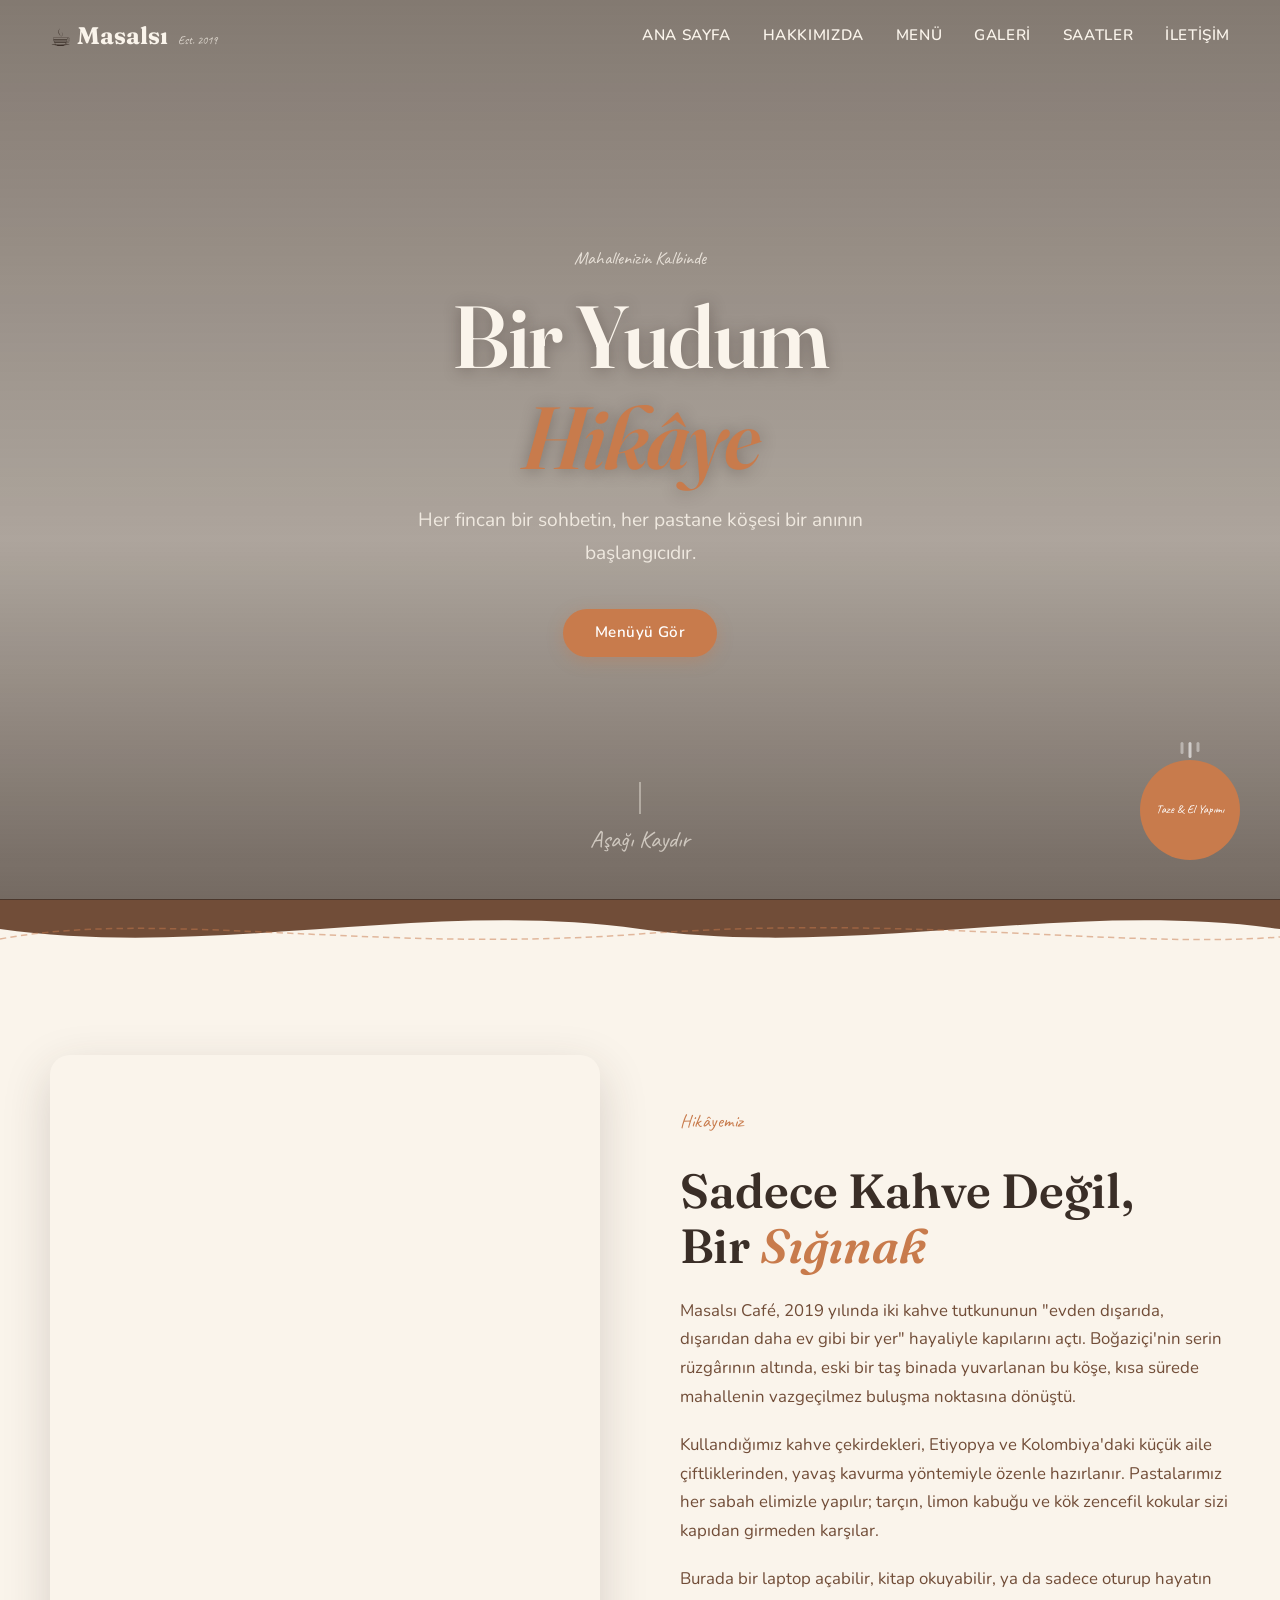
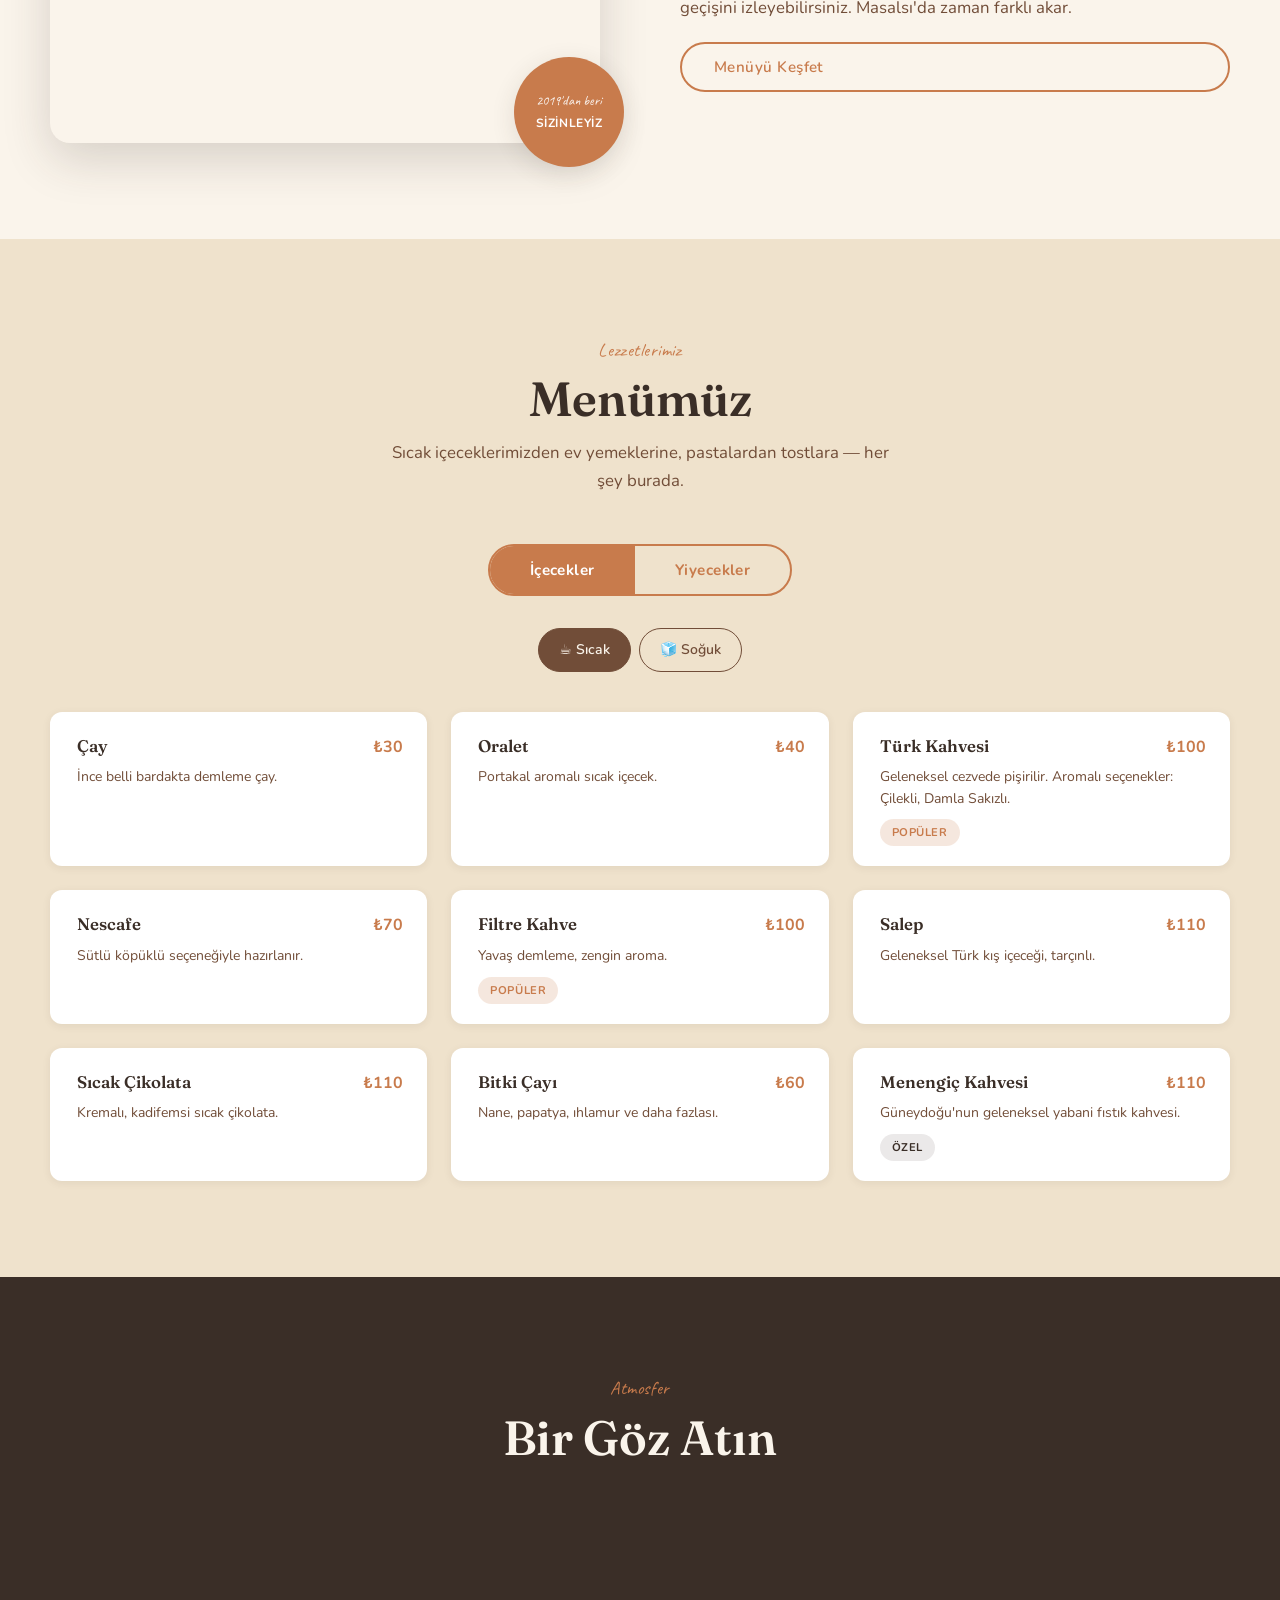
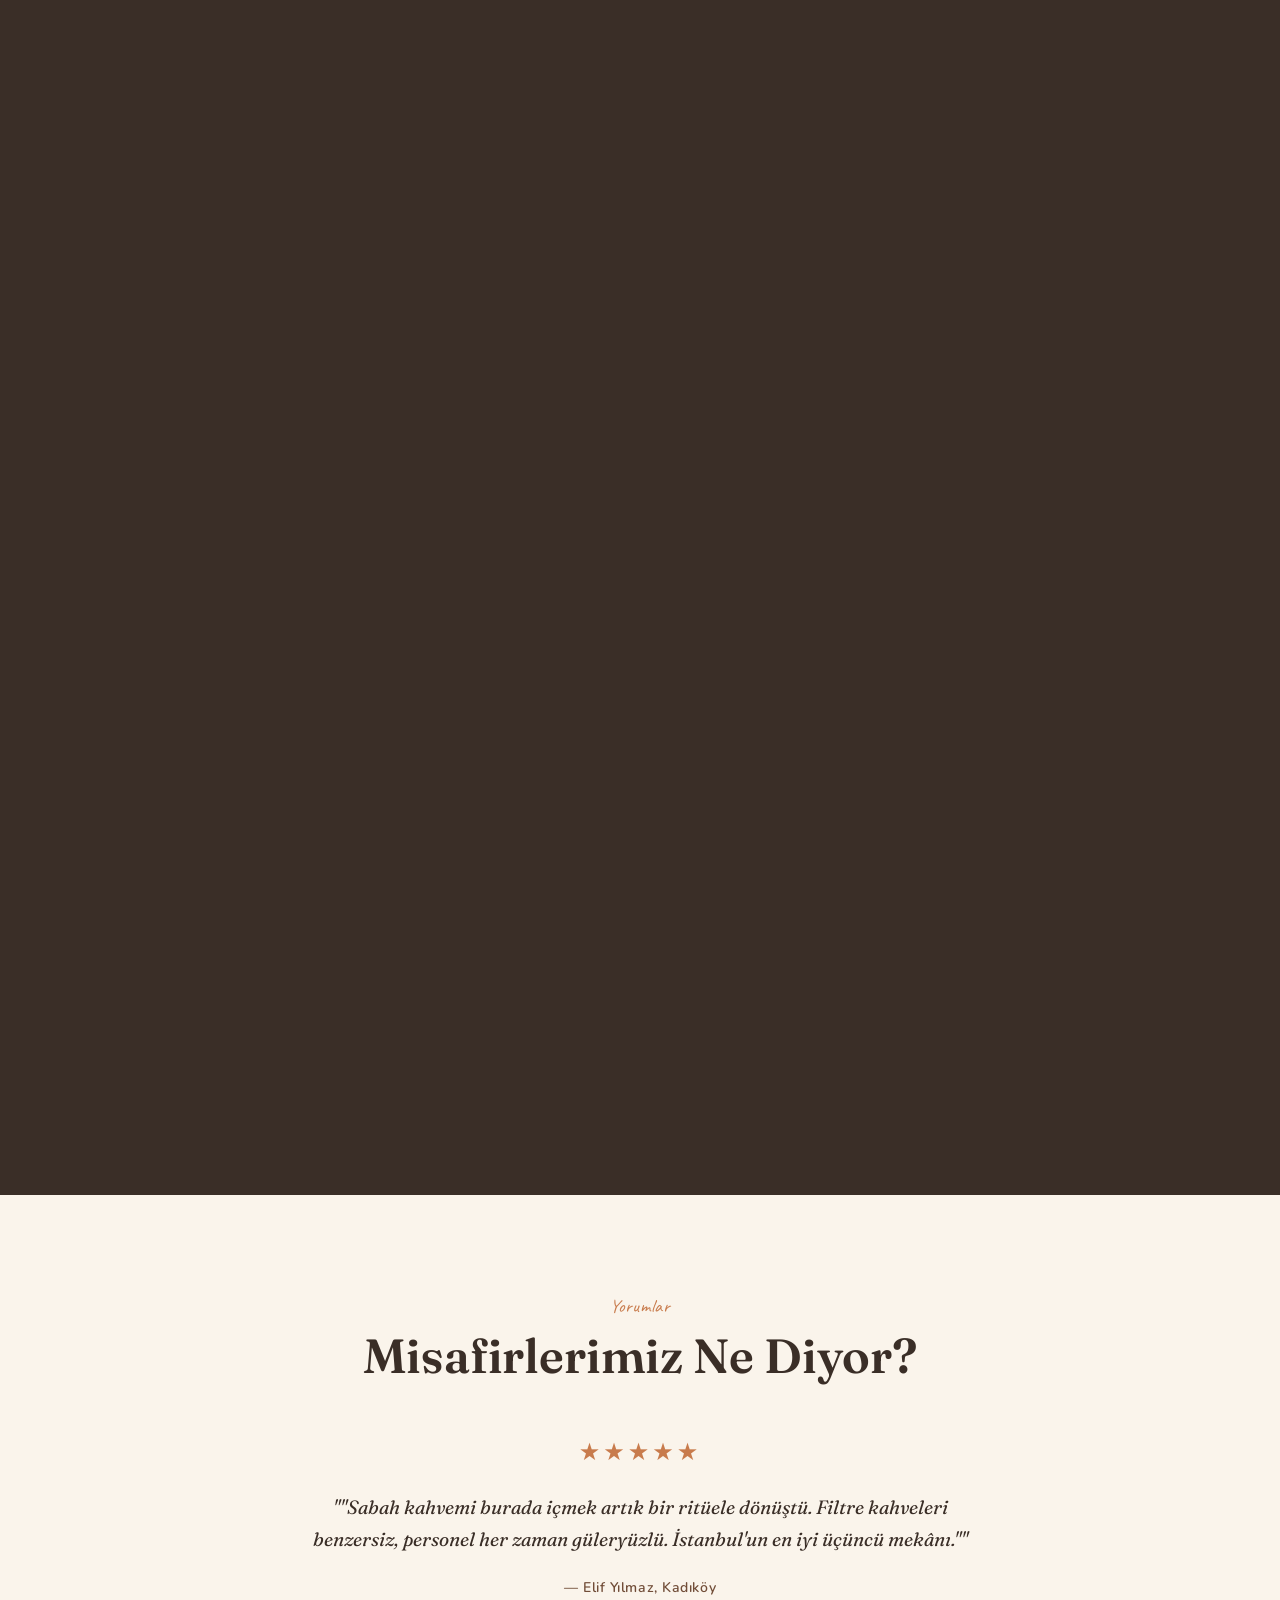
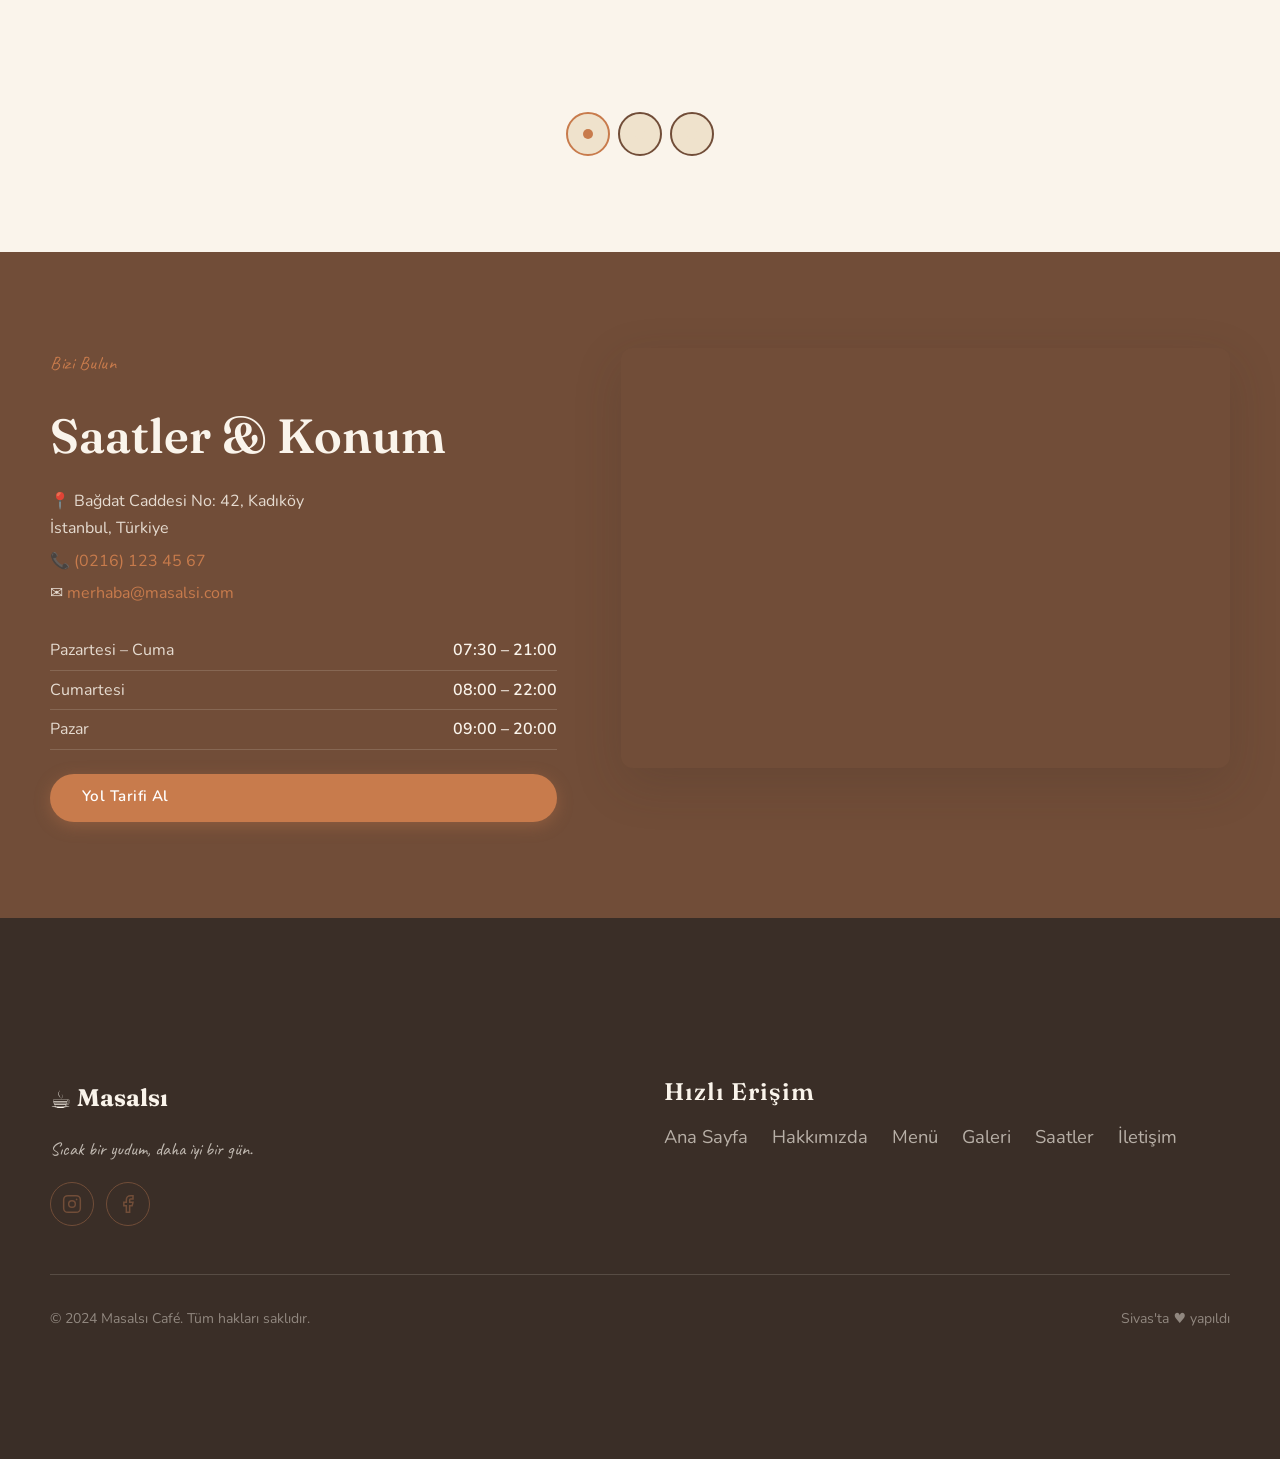
==== index.html @ c1547fa1 "RESERVATION section deleted" ====
<!DOCTYPE html>
<html lang="tr">
<head>
  <meta charset="UTF-8" />
  <meta name="viewport" content="width=device-width, initial-scale=1.0" />
  <title>Masalsı Café — Sıcak, Samimi, Özel</title>
  <meta name="description" content="Masalsı Café – mahallenizin kalbindeki sıcak köşe. Özenle hazırlanmış kahveler, el yapımı pastalar ve huzurlu bir atmosfer sizi bekliyor." />

  <!-- Fonts -->
  <link rel="preconnect" href="https://fonts.googleapis.com" />
  <link rel="preconnect" href="https://fonts.gstatic.com" crossorigin />
  <link href="https://fonts.googleapis.com/css2?family=Fraunces:ital,opsz,wght@0,9..144,300;0,9..144,600;0,9..144,700;1,9..144,400&family=Caveat:wght@400;600&family=Nunito:wght@300;400;500;600&display=swap" rel="stylesheet" />

  <link rel="stylesheet" href="style.css" />
</head>
<body>

  <!-- ========== NAVIGATION ========== -->
  <header class="site-header" id="top">
    <nav class="navbar" role="navigation" aria-label="Ana Menü">
      <a class="logo" href="#top" aria-label="Masalsı Café — Ana Sayfaya Dön">
        <span class="logo-icon" aria-hidden="true">☕</span>
        <span class="logo-text">Masalsı</span>
        <span class="logo-est">Est. 2019</span>
      </a>

      <button class="hamburger" id="hamburger" aria-label="Menüyü Aç" aria-expanded="false" aria-controls="nav-drawer">
        <span></span><span></span><span></span>
      </button>

      <ul class="nav-links" role="list">
        <li><a href="#top">Ana Sayfa</a></li>
        <li><a href="#about">Hakkımızda</a></li>
        <li><a href="#menu">Menü</a></li>
        <li><a href="#gallery">Galeri</a></li>
        <li><a href="#hours">Saatler</a></li>
        <li><a href="#contact">İletişim</a></li>
      </ul>
    </nav>
  </header>

  <!-- Mobile Drawer -->
  <div class="nav-drawer" id="nav-drawer" aria-hidden="true" role="dialog" aria-label="Gezinme Çekmecesi">
    <button class="drawer-close" id="drawer-close" aria-label="Menüyü Kapat">✕</button>
    <ul role="list">
      <li><a href="#top">Ana Sayfa</a></li>
      <li><a href="#about">Hakkımızda</a></li>
      <li><a href="#menu">Menü</a></li>
      <li><a href="#gallery">Galeri</a></li>
      <li><a href="#hours">Saatler</a></li>
      <li><a href="#contact">İletişim</a></li>
    </ul>
    <div class="drawer-socials">
      <a href="#" aria-label="Instagram">&#9711; Instagram</a>
      <a href="#" aria-label="Facebook">&#9711; Facebook</a>
    </div>
  </div>
  <div class="drawer-overlay" id="drawer-overlay"></div>

  <main>

    <!-- ========== HERO ========== -->
    <section class="hero" id="hero" aria-label="Karşılama">
      <div class="hero-bg" aria-hidden="true"></div>
      <div class="hero-content">
        <p class="hero-eyebrow">Mahallenizin Kalbinde</p>
        <h1 class="hero-heading">Bir Yudum<br /><em>Hikâye</em></h1>
        <p class="hero-tagline">Her fincan bir sohbetin, her pastane köşesi bir anının başlangıcıdır.</p>
        <div class="hero-cta-group">
          <a href="#menu" class="btn btn-primary">Menüyü Gör</a>
        </div>
      </div>
      <div class="hero-badge" aria-hidden="true">
        <span class="steam" aria-hidden="true"></span>
        <span class="badge-text">Taze &amp; El Yapımı</span>
      </div>
      <div class="hero-scroll-hint" aria-hidden="true">
        <span></span>Aşağı Kaydır
      </div>
    </section>

    <!-- SVG Divider -->
    <div class="section-divider" aria-hidden="true">
      <svg viewBox="0 0 1200 60" preserveAspectRatio="none" xmlns="http://www.w3.org/2000/svg">
        <path class="divider-fill" d="M0,30 C200,60 400,0 600,30 C800,60 1000,0 1200,30 L1200,60 L0,60 Z"/>
        <path class="divider-stroke" d="M0,40 C150,10 350,55 600,35 C850,15 1050,50 1200,38" stroke-width="1.5" fill="none" stroke-dasharray="6,4" opacity="0.5"/>
      </svg>
    </div>

    <!-- ========== ABOUT ========== -->
    <section class="about" id="about" aria-label="Hakkımızda">
      <div class="container">
        <div class="about-grid">
          <div class="about-image-wrap reveal">
            <div class="about-image" role="img" aria-label="Masalsı Café iç mekan fotoğrafı"></div>
            <div class="about-image-badge">
              <span class="caveat">2019'dan beri</span>
              <span>sizinleyiz</span>
            </div>
          </div>
          <div class="about-text reveal">
            <span class="section-eyebrow">Hikâyemiz</span>
            <h2>Sadece Kahve Değil,<br />Bir <em>Sığınak</em></h2>
            <p>Masalsı Café, 2019 yılında iki kahve tutkununun "evden dışarıda, dışarıdan daha ev gibi bir yer" hayaliyle kapılarını açtı. Boğaziçi'nin serin rüzgârının altında, eski bir taş binada yuvarlanan bu köşe, kısa sürede mahallenin vazgeçilmez buluşma noktasına dönüştü.</p>
            <p>Kullandığımız kahve çekirdekleri, Etiyopya ve Kolombiya'daki küçük aile çiftliklerinden, yavaş kavurma yöntemiyle özenle hazırlanır. Pastalarımız her sabah elimizle yapılır; tarçın, limon kabuğu ve kök zencefil kokular sizi kapıdan girmeden karşılar.</p>
            <p>Burada bir laptop açabilir, kitap okuyabilir, ya da sadece oturup hayatın geçişini izleyebilirsiniz. Masalsı'da zaman farklı akar.</p>
            <a href="#menu" class="btn btn-outline">Menüyü Keşfet</a>
          </div>
        </div>
      </div>
    </section>

    <!-- ========== MENU ========== -->
    <section class="menu-section" id="menu" aria-label="Menü">
      <div class="container">
        <div class="section-header reveal">
          <span class="section-eyebrow">Lezzetlerimiz</span>
          <h2>Menümüz</h2>
          <p class="section-sub">Sıcak içeceklerimizden ev yemeklerine, pastalardan tostlara — her şey burada.</p>
        </div>

        <!-- Main Tabs -->
        <div class="menu-tabs" role="tablist" aria-label="Menü Kategorileri">
          <button class="tab-btn active" role="tab" aria-selected="true" aria-controls="panel-drinks" id="tab-drinks" data-tab="drinks">İçecekler</button>
          <button class="tab-btn" role="tab" aria-selected="false" aria-controls="panel-food" id="tab-food" data-tab="food">Yiyecekler</button>
        </div>

        <!-- ── DRINKS PANEL ── -->
        <div class="tab-panel active" id="panel-drinks" role="tabpanel" aria-labelledby="tab-drinks">
          <div class="sub-tabs" role="tablist" aria-label="İçecek Alt Kategorileri">
            <button class="sub-tab active" data-sub="sicak">☕ Sıcak</button>
            <button class="sub-tab" data-sub="soguk">🧊 Soğuk</button>
          </div>

          <div class="menu-grid">
            <!-- SICAK İÇECEKLER -->
            <div class="menu-card reveal" data-category="sicak">
              <div class="menu-card-body">
                <div class="menu-card-top">
                  <span class="item-name">Çay</span>
                  <span class="item-price">₺30</span>
                </div>
                <p class="item-desc">İnce belli bardakta demleme çay.</p>
              </div>
            </div>

            <div class="menu-card reveal" data-category="sicak">
              <div class="menu-card-body">
                <div class="menu-card-top">
                  <span class="item-name">Oralet</span>
                  <span class="item-price">₺40</span>
                </div>
                <p class="item-desc">Portakal aromalı sıcak içecek.</p>
              </div>
            </div>

            <div class="menu-card reveal" data-category="sicak">
              <div class="menu-card-body">
                <div class="menu-card-top">
                  <span class="item-name">Türk Kahvesi</span>
                  <span class="item-price">₺100</span>
                </div>
                <p class="item-desc">Geleneksel cezvede pişirilir. Aromalı seçenekler: Çilekli, Damla Sakızlı.</p>
                <div class="item-tags"><span class="tag tag-popular">Popüler</span></div>
              </div>
            </div>

            <div class="menu-card reveal" data-category="sicak">
              <div class="menu-card-body">
                <div class="menu-card-top">
                  <span class="item-name">Nescafe</span>
                  <span class="item-price">₺70</span>
                </div>
                <p class="item-desc">Sütlü köpüklü seçeneğiyle hazırlanır.</p>
              </div>
            </div>

            <div class="menu-card reveal" data-category="sicak">
              <div class="menu-card-body">
                <div class="menu-card-top">
                  <span class="item-name">Filtre Kahve</span>
                  <span class="item-price">₺100</span>
                </div>
                <p class="item-desc">Yavaş demleme, zengin aroma.</p>
                <div class="item-tags"><span class="tag tag-popular">Popüler</span></div>
              </div>
            </div>

            <div class="menu-card reveal" data-category="sicak">
              <div class="menu-card-body">
                <div class="menu-card-top">
                  <span class="item-name">Salep</span>
                  <span class="item-price">₺110</span>
                </div>
                <p class="item-desc">Geleneksel Türk kış içeceği, tarçınlı.</p>
              </div>
            </div>

            <div class="menu-card reveal" data-category="sicak">
              <div class="menu-card-body">
                <div class="menu-card-top">
                  <span class="item-name">Sıcak Çikolata</span>
                  <span class="item-price">₺110</span>
                </div>
                <p class="item-desc">Kremalı, kadifemsi sıcak çikolata.</p>
              </div>
            </div>

            <div class="menu-card reveal" data-category="sicak">
              <div class="menu-card-body">
                <div class="menu-card-top">
                  <span class="item-name">Bitki Çayı</span>
                  <span class="item-price">₺60</span>
                </div>
                <p class="item-desc">Nane, papatya, ıhlamur ve daha fazlası.</p>
              </div>
            </div>

            <div class="menu-card reveal" data-category="sicak">
              <div class="menu-card-body">
                <div class="menu-card-top">
                  <span class="item-name">Menengiç Kahvesi</span>
                  <span class="item-price">₺110</span>
                </div>
                <p class="item-desc">Güneydoğu'nun geleneksel yabani fıstık kahvesi.</p>
                <div class="item-tags"><span class="tag tag-new">Özel</span></div>
              </div>
            </div>

            <!-- SOĞUK İÇECEKLER -->
            <div class="menu-card reveal" data-category="soguk" style="display:none">
              <div class="menu-card-body">
                <div class="menu-card-top">
                  <span class="item-name">Pepsi / Yedigün / Ice Tea</span>
                  <span class="item-price">₺920</span>
                </div>
                <p class="item-desc">Seçtiğiniz kutu içecek ile serinleyin.</p>
              </div>
            </div>

            <div class="menu-card reveal" data-category="soguk" style="display:none">
              <div class="menu-card-body">
                <div class="menu-card-top">
                  <span class="item-name">Şişe Gazoz</span>
                  <span class="item-price">₺60</span>
                </div>
                <p class="item-desc">Klasik cam şişe gazoz.</p>
              </div>
            </div>

            <div class="menu-card reveal" data-category="soguk" style="display:none">
              <div class="menu-card-body">
                <div class="menu-card-top">
                  <span class="item-name">Sade Soda</span>
                  <span class="item-price">₺40</span>
                </div>
                <p class="item-desc">Serin ve ferahlatıcı maden suyu.</p>
              </div>
            </div>

            <div class="menu-card reveal" data-category="soguk" style="display:none">
              <div class="menu-card-body">
                <div class="menu-card-top">
                  <span class="item-name">Meyveli Soda</span>
                  <span class="item-price">₺50</span>
                </div>
                <p class="item-desc">Meyve aromalı soda seçenekleri.</p>
              </div>
            </div>

            <div class="menu-card reveal" data-category="soguk" style="display:none">
              <div class="menu-card-body">
                <div class="menu-card-top">
                  <span class="item-name">Churchill</span>
                  <span class="item-price">₺110</span>
                </div>
                <p class="item-desc">Özel enerji içeceği.</p>
              </div>
            </div>

            <div class="menu-card reveal" data-category="soguk" style="display:none">
              <div class="menu-card-body">
                <div class="menu-card-top">
                  <span class="item-name">Black Bruin</span>
                  <span class="item-price">₺80</span>
                </div>
                <p class="item-desc">Soğuk içecek.</p>
              </div>
            </div>

            <div class="menu-card reveal" data-category="soguk" style="display:none">
              <div class="menu-card-body">
                <div class="menu-card-top">
                  <span class="item-name">Red Bull</span>
                  <span class="item-price">₺120</span>
                </div>
                <p class="item-desc">Enerji içeceği.</p>
              </div>
            </div>

            <div class="menu-card reveal" data-category="soguk" style="display:none">
              <div class="menu-card-body">
                <div class="menu-card-top">
                  <span class="item-name">Meyve Suyu</span>
                  <span class="item-price">₺70</span>
                </div>
                <p class="item-desc">Taze sıkılmış veya meyve suyu.</p>
              </div>
            </div>

            <div class="menu-card reveal" data-category="soguk" style="display:none">
              <div class="menu-card-body">
                <div class="menu-card-top">
                  <span class="item-name">Ayran</span>
                  <span class="item-price">₺60</span>
                </div>
                <p class="item-desc">Serinleten geleneksel Türk içeceği.</p>
              </div>
            </div>

            <div class="menu-card reveal" data-category="soguk" style="display:none">
              <div class="menu-card-body">
                <div class="menu-card-top">
                  <span class="item-name">Limonata</span>
                  <span class="item-price">₺120</span>
                </div>
                <p class="item-desc">Taze sıkılmış limon, ferahlatıcı ve doğal.</p>
                <div class="item-tags"><span class="tag tag-popular">Popüler</span></div>
              </div>
            </div>

            <div class="menu-card reveal" data-category="soguk" style="display:none">
              <div class="menu-card-body">
                <div class="menu-card-top">
                  <span class="item-name">Su</span>
                  <span class="item-price">₺20</span>
                </div>
                <p class="item-desc">Doğal kaynak suyu.</p>
              </div>
            </div>
          </div><!-- /.menu-grid -->
        </div><!-- /#panel-drinks -->

        <!-- ── FOOD PANEL ── -->
        <div class="tab-panel" id="panel-food" role="tabpanel" aria-labelledby="tab-food">
          <div class="sub-tabs" role="tablist" aria-label="Yiyecek Alt Kategorileri">
            <button class="sub-tab active" data-sub="pastalar">🍰 Pastalar</button>
            <button class="sub-tab" data-sub="tostlar">🥪 Tostlar</button>
            <button class="sub-tab" data-sub="evyemekleri">🍽️ Ev Yemekleri</button>
            <button class="sub-tab" data-sub="diger">🍳 Diğer</button>
            <button class="sub-tab" data-sub="menemenler">🥚 Menemenler</button>
            <button class="sub-tab" data-sub="yumurtalar">🍳 Yumurtalar</button>
            <button class="sub-tab" data-sub="donerler">🌯 Dönerler</button>
          </div>

          <div class="menu-grid">
            <!-- PASTALAR -->
            <div class="menu-card reveal" data-category="pastalar">
              <div class="menu-card-body">
                <div class="menu-card-top">
                  <span class="item-name">Cheesecake</span>
                  <span class="item-price">₺150</span>
                </div>
                <p class="item-desc">Limonlu ve Frambuazlı seçenekleriyle.</p>
                <div class="item-tags"><span class="tag tag-popular">Popüler</span></div>
              </div>
            </div>

            <div class="menu-card reveal" data-category="pastalar">
              <div class="menu-card-body">
                <div class="menu-card-top">
                  <span class="item-name">Tiramisu</span>
                  <span class="item-price">₺160</span>
                </div>
                <p class="item-desc">İtalyan klasiği, espresso ve maskarpone kreması.</p>
                <div class="item-tags"><span class="tag tag-popular">Popüler</span></div>
              </div>
            </div>

            <div class="menu-card reveal" data-category="pastalar">
              <div class="menu-card-body">
                <div class="menu-card-top">
                  <span class="item-name">Mozaik Pasta</span>
                  <span class="item-price">₺160</span>
                </div>
                <p class="item-desc">Klasik bisküvili mozaik pasta.</p>
              </div>
            </div>

            <div class="menu-card reveal" data-category="pastalar">
              <div class="menu-card-body">
                <div class="menu-card-top">
                  <span class="item-name">Orman Meyveli Pasta</span>
                  <span class="item-price">₺180</span>
                </div>
                <p class="item-desc">Taze orman meyveleriyle hazırlanan özel pasta.</p>
              </div>
            </div>

            <div class="menu-card reveal" data-category="pastalar">
              <div class="menu-card-body">
                <div class="menu-card-top">
                  <span class="item-name">Yaban Mersinli Pasta</span>
                  <span class="item-price">₺180</span>
                </div>
                <p class="item-desc">Yaban mersini dolgulu, hafif ve ferah.</p>
              </div>
            </div>

            <div class="menu-card reveal" data-category="pastalar">
              <div class="menu-card-body">
                <div class="menu-card-top">
                  <span class="item-name">Fıstık Dünyası</span>
                  <span class="item-price">₺200</span>
                </div>
                <p class="item-desc">Antep fıstığı dolgulu özel pasta.</p>
                <div class="item-tags"><span class="tag tag-popular">Popüler</span></div>
              </div>
            </div>

            <div class="menu-card reveal" data-category="pastalar">
              <div class="menu-card-body">
                <div class="menu-card-top">
                  <span class="item-name">Dark Profiterollü Pasta</span>
                  <span class="item-price">₺200</span>
                </div>
                <p class="item-desc">Bitter çikolata kaplı profiterol süslemeli.</p>
              </div>
            </div>

            <div class="menu-card reveal" data-category="pastalar">
              <div class="menu-card-body">
                <div class="menu-card-top">
                  <span class="item-name">Sufle</span>
                  <span class="item-price">₺200</span>
                </div>
                <p class="item-desc">Sıcak servis, içinde akan çikolata kalbi.</p>
                <div class="item-tags"><span class="tag tag-popular">Popüler</span></div>
              </div>
            </div>

            <div class="menu-card reveal" data-category="pastalar">
              <div class="menu-card-body">
                <div class="menu-card-top">
                  <span class="item-name">Albenili Fıstıklı Doro</span>
                  <span class="item-price">₺200</span>
                </div>
                <p class="item-desc">Fıstıklı özel Doro pasta.</p>
              </div>
            </div>

            <!-- TOSTLAR -->
            <div class="menu-card reveal" data-category="tostlar" style="display:none">
              <div class="menu-card-body">
                <div class="menu-card-top">
                  <span class="item-name">Tam Kaşarlı Tost</span>
                  <span class="item-price">₺150</span>
                </div>
                <p class="item-desc">Bol kaşar peynirli, tam ekmek arası sıcak tost.</p>
              </div>
            </div>

            <div class="menu-card reveal" data-category="tostlar" style="display:none">
              <div class="menu-card-body">
                <div class="menu-card-top">
                  <span class="item-name">Tam Sucuklu Tost</span>
                  <span class="item-price">₺160</span>
                </div>
                <p class="item-desc">Sucuk ve kaşar, sıcak preslenmiş tam ekmek.</p>
                <div class="item-tags"><span class="tag tag-popular">Popüler</span></div>
              </div>
            </div>

            <div class="menu-card reveal" data-category="tostlar" style="display:none">
              <div class="menu-card-body">
                <div class="menu-card-top">
                  <span class="item-name">Tam Karışık Tost</span>
                  <span class="item-price">₺200</span>
                </div>
                <p class="item-desc">Sucuk, kaşar ve mevsim malzemeleriyle dolu.</p>
              </div>
            </div>

            <div class="menu-card reveal" data-category="tostlar" style="display:none">
              <div class="menu-card-body">
                <div class="menu-card-top">
                  <span class="item-name">Tam Kavurmalı Kaşarlı Tost</span>
                  <span class="item-price">₺210</span>
                </div>
                <p class="item-desc">Kavurma ve erimiş kaşarla hazırlanan özel tost.</p>
                <div class="item-tags"><span class="tag tag-popular">Popüler</span></div>
              </div>
            </div>

            <!-- EV YEMEKLERİ -->
            <div class="menu-card reveal" data-category="evyemekleri" style="display:none">
              <div class="menu-card-body">
                <div class="menu-card-top">
                  <span class="item-name">Mantı</span>
                  <span class="item-price">₺200</span>
                </div>
                <p class="item-desc">El açması ev mantısı, yoğurt ve tereyağlı sos ile.</p>
                <div class="item-tags"><span class="tag tag-popular">Popüler</span></div>
              </div>
            </div>

            <div class="menu-card reveal" data-category="evyemekleri" style="display:none">
              <div class="menu-card-body">
                <div class="menu-card-top">
                  <span class="item-name">Sarma Tabağı</span>
                  <span class="item-price">₺200</span>
                </div>
                <p class="item-desc">16 adet porsiyon, zeytinyağlı yaprak sarma.</p>
              </div>
            </div>

            <div class="menu-card reveal" data-category="evyemekleri" style="display:none">
              <div class="menu-card-body">
                <div class="menu-card-top">
                  <span class="item-name">Peynirli Tepsi Böreği</span>
                  <span class="item-price">₺70</span>
                </div>
                <p class="item-desc">Adet fiyatıdır. Taze pişen peynirli börek.</p>
              </div>
            </div>

            <div class="menu-card reveal" data-category="evyemekleri" style="display:none">
              <div class="menu-card-body">
                <div class="menu-card-top">
                  <span class="item-name">Patatesli Gül Börek</span>
                  <span class="item-price">₺80</span>
                </div>
                <p class="item-desc">Adet fiyatıdır. Patates dolgulu el açması gül börek.</p>
              </div>
            </div>

            <div class="menu-card reveal" data-category="evyemekleri" style="display:none">
              <div class="menu-card-body">
                <div class="menu-card-top">
                  <span class="item-name">İçli Köfte</span>
                  <span class="item-price">₺70</span>
                </div>
                <p class="item-desc">Adet fiyatıdır. Kıymalı dolgu, bulgur kabuğu.</p>
                <div class="item-tags"><span class="tag tag-popular">Popüler</span></div>
              </div>
            </div>

            <div class="menu-card reveal" data-category="evyemekleri" style="display:none">
              <div class="menu-card-body">
                <div class="menu-card-top">
                  <span class="item-name">Yöresel Lezzet Tabağı</span>
                  <span class="item-price">₺300</span>
                </div>
                <p class="item-desc">1 İçli Köfte, 8 Yaprak Sarma, Mantı ve 1 Börek bir arada.</p>
                <div class="item-tags"><span class="tag tag-popular">Popüler</span></div>
              </div>
            </div>

            <!-- DİĞER (BAŞKA NE VAR?) -->
            <div class="menu-card reveal" data-category="diger" style="display:none">
              <div class="menu-card-body">
                <div class="menu-card-top">
                  <span class="item-name">Kahvaltı Tabağı</span>
                  <span class="item-price">₺200</span>
                </div>
                <p class="item-desc">Beyaz &amp; kaşar peyniri, yeşil &amp; siyah zeytin, reçel, bal, tereyağ, domates, haşlanmış yumurta.</p>
                <div class="item-tags"><span class="tag tag-popular">Popüler</span></div>
              </div>
            </div>

            <div class="menu-card reveal" data-category="diger" style="display:none">
              <div class="menu-card-body">
                <div class="menu-card-top">
                  <span class="item-name">Atıştırmalık Tabağı</span>
                  <span class="item-price">₺200</span>
                </div>
                <p class="item-desc">Patates, sosis, nugget ve soğan halkası ile.</p>
              </div>
            </div>

            <div class="menu-card reveal" data-category="diger" style="display:none">
              <div class="menu-card-body">
                <div class="menu-card-top">
                  <span class="item-name">Patates Kızartması</span>
                  <span class="item-price">₺120</span>
                </div>
                <p class="item-desc">Çıtır çıtır taze patates kızartması.</p>
              </div>
            </div>

            <div class="menu-card reveal" data-category="diger" style="display:none">
              <div class="menu-card-body">
                <div class="menu-card-top">
                  <span class="item-name">Köfte Tabağı</span>
                  <span class="item-price">₺260</span>
                </div>
                <p class="item-desc">4 Adet Sivas Köftesi, patates kızartması, isteğe bağlı domates, yeşil biber ve soğan ile.</p>
                <div class="item-tags"><span class="tag tag-popular">Popüler</span></div>
              </div>
            </div>

            <div class="menu-card reveal" data-category="diger" style="display:none">
              <div class="menu-card-body">
                <div class="menu-card-top">
                  <span class="item-name">Köfte Ekmek</span>
                  <span class="item-price">₺230</span>
                </div>
                <p class="item-desc">3 Adet Sivas Köftesi, domates, yeşil biber ve soğan ile ekmek arası.</p>
              </div>
            </div>

            <div class="menu-card reveal" data-category="diger" style="display:none">
              <div class="menu-card-body">
                <div class="menu-card-top">
                  <span class="item-name">Tavuk Burger</span>
                  <span class="item-price">₺220</span>
                </div>
                <p class="item-desc">Patates kızartması ile birlikte servis edilir.</p>
              </div>
            </div>

            <!-- MENEMENLER -->
            <div class="menu-card reveal" data-category="menemenler" style="display:none">
              <div class="menu-card-body">
                <div class="menu-card-top">
                  <span class="item-name">Sade Menemen</span>
                  <span class="item-price">₺140</span>
                </div>
                <p class="item-desc">Domates, biber ve yumurta ile klasik menemen.</p>
              </div>
            </div>

            <div class="menu-card reveal" data-category="menemenler" style="display:none">
              <div class="menu-card-body">
                <div class="menu-card-top">
                  <span class="item-name">Kaşarlı Menemen</span>
                  <span class="item-price">₺150</span>
                </div>
                <p class="item-desc">Üzerine erimiş kaşar peyniri ile.</p>
              </div>
            </div>

            <div class="menu-card reveal" data-category="menemenler" style="display:none">
              <div class="menu-card-body">
                <div class="menu-card-top">
                  <span class="item-name">Sucuklu Menemen</span>
                  <span class="item-price">₺160</span>
                </div>
                <p class="item-desc">Sucuklu, lezzetli ve doyurucu.</p>
                <div class="item-tags"><span class="tag tag-popular">Popüler</span></div>
              </div>
            </div>

            <div class="menu-card reveal" data-category="menemenler" style="display:none">
              <div class="menu-card-body">
                <div class="menu-card-top">
                  <span class="item-name">Karışık Menemen</span>
                  <span class="item-price">₺190</span>
                </div>
                <p class="item-desc">Sucuk ve kaşar peyniri ile birlikte.</p>
                <div class="item-tags"><span class="tag tag-popular">Popüler</span></div>
              </div>
            </div>

            <div class="menu-card reveal" data-category="menemenler" style="display:none">
              <div class="menu-card-body">
                <div class="menu-card-top">
                  <span class="item-name">Kıymalı Menemen</span>
                  <span class="item-price">₺200</span>
                </div>
                <p class="item-desc">Kıyma ile zenginleştirilmiş menemen.</p>
              </div>
            </div>

            <div class="menu-card reveal" data-category="menemenler" style="display:none">
              <div class="menu-card-body">
                <div class="menu-card-top">
                  <span class="item-name">Kavurmalı Menemen</span>
                  <span class="item-price">₺210</span>
                </div>
                <p class="item-desc">Et kavurması ile hazırlanan doyurucu menemen.</p>
              </div>
            </div>

            <!-- YUMURTALAR -->
            <div class="menu-card reveal" data-category="yumurtalar" style="display:none">
              <div class="menu-card-body">
                <div class="menu-card-top">
                  <span class="item-name">Sade Yumurta</span>
                  <span class="item-price">₺100</span>
                </div>
                <p class="item-desc">Sahanda, haşlanmış veya omlet.</p>
              </div>
            </div>

            <div class="menu-card reveal" data-category="yumurtalar" style="display:none">
              <div class="menu-card-body">
                <div class="menu-card-top">
                  <span class="item-name">Kaşarlı Yumurta</span>
                  <span class="item-price">₺110</span>
                </div>
                <p class="item-desc">Erimiş kaşar peyniri ile.</p>
              </div>
            </div>

            <div class="menu-card reveal" data-category="yumurtalar" style="display:none">
              <div class="menu-card-body">
                <div class="menu-card-top">
                  <span class="item-name">Sucuklu Yumurta</span>
                  <span class="item-price">₺130</span>
                </div>
                <p class="item-desc">Tavada kızartılmış sucuk ile birlikte.</p>
                <div class="item-tags"><span class="tag tag-popular">Popüler</span></div>
              </div>
            </div>

            <div class="menu-card reveal" data-category="yumurtalar" style="display:none">
              <div class="menu-card-body">
                <div class="menu-card-top">
                  <span class="item-name">Kıymalı Yumurta</span>
                  <span class="item-price">₺160</span>
                </div>
                <p class="item-desc">Kıyma ile pişirilmiş doyurucu yumurta.</p>
              </div>
            </div>

            <div class="menu-card reveal" data-category="yumurtalar" style="display:none">
              <div class="menu-card-body">
                <div class="menu-card-top">
                  <span class="item-name">Kavurmalı Yumurta</span>
                  <span class="item-price">₺180</span>
                </div>
                <p class="item-desc">Et kavurması ile hazırlanan özel yumurta.</p>
              </div>
            </div>

            <!-- DÖNERLER -->
            <div class="menu-card reveal" data-category="donerler" style="display:none">
              <div class="menu-card-body">
                <div class="menu-card-top">
                  <span class="item-name">Tavuk Menü</span>
                  <span class="item-price">₺230</span>
                </div>
                <p class="item-desc">Sandviç ekmeğinde tavuk döner, yanında patates kızartması ve ayran.</p>
                <div class="item-tags"><span class="tag tag-popular">Popüler</span></div>
              </div>
            </div>
          </div><!-- /.menu-grid -->
        </div><!-- /#panel-food -->

      </div>
    </section>

    <!-- ========== GALLERY ========== -->
    <section class="gallery-section" id="gallery" aria-label="Galeri">
      <div class="container">
        <div class="section-header reveal">
          <span class="section-eyebrow">Atmosfer</span>
          <h2>Bir Göz Atın</h2>
        </div>
        <div class="gallery-grid" role="list">
          <button class="gallery-item reveal" style="background-image:url('https://images.unsplash.com/photo-1445116572660-236099ec97a0?w=800&q=80')" data-src="https://images.unsplash.com/photo-1445116572660-236099ec97a0?w=1200&q=90" aria-label="Masalsı Café iç mekan" role="listitem"></button>
          <button class="gallery-item reveal" style="background-image:url('https://images.unsplash.com/photo-1501339847302-ac426a4a7cbb?w=800&q=80')" data-src="https://images.unsplash.com/photo-1501339847302-ac426a4a7cbb?w=1200&q=90" aria-label="Kahve servisi" role="listitem"></button>
          <button class="gallery-item reveal gallery-tall" style="background-image:url('https://images.unsplash.com/photo-1509042239860-f550ce710b93?w=800&q=80')" data-src="https://images.unsplash.com/photo-1509042239860-f550ce710b93?w=1200&q=90" aria-label="Filtre kahve hazırlanışı" role="listitem"></button>
          <button class="gallery-item reveal" style="background-image:url('https://images.unsplash.com/photo-1555507036-ab1f4038808a?w=800&q=80')" data-src="https://images.unsplash.com/photo-1555507036-ab1f4038808a?w=1200&q=90" aria-label="Taze pişen pastane ürünleri" role="listitem"></button>
          <button class="gallery-item reveal gallery-wide" style="background-image:url('https://images.unsplash.com/photo-1600093463592-8e36ae95ef56?w=800&q=80')" data-src="https://images.unsplash.com/photo-1600093463592-8e36ae95ef56?w=1200&q=90" aria-label="Müşteriler kahve içiyor" role="listitem"></button>
          <button class="gallery-item reveal" style="background-image:url('https://images.unsplash.com/photo-1516743619420-154b70a65fea?w=800&q=80')" data-src="https://images.unsplash.com/photo-1516743619420-154b70a65fea?w=1200&q=90" aria-label="Latte art" role="listitem"></button>
        </div>
      </div>
    </section>

    <!-- Lightbox -->
    <div class="lightbox" id="lightbox" role="dialog" aria-modal="true" aria-label="Fotoğraf Büyütme" aria-hidden="true">
      <button class="lightbox-close" id="lightbox-close" aria-label="Kapat">✕</button>
      <button class="lightbox-prev" id="lightbox-prev" aria-label="Önceki">&#8592;</button>
      <button class="lightbox-next" id="lightbox-next" aria-label="Sonraki">&#8594;</button>
      <div class="lightbox-img-wrap">
        <img src="" alt="" id="lightbox-img" />
      </div>
    </div>

    <!-- ========== TESTIMONIALS ========== -->
    <section class="testimonials-section" id="testimonials" aria-label="Müşteri Yorumları">
      <div class="container">
        <div class="section-header reveal">
          <span class="section-eyebrow">Yorumlar</span>
          <h2>Misafirlerimiz Ne Diyor?</h2>
        </div>
        <div class="testimonials-carousel" id="testimonials-carousel" aria-live="polite">
          <div class="testimonial-card active">
            <div class="stars" aria-label="5 yıldız">★★★★★</div>
            <blockquote>"Sabah kahvemi burada içmek artık bir ritüele dönüştü. Filtre kahveleri benzersiz, personel her zaman güleryüzlü. İstanbul'un en iyi üçüncü mekânı."</blockquote>
            <cite>— Elif Yılmaz, Kadıköy</cite>
          </div>
          <div class="testimonial-card">
            <div class="stars" aria-label="5 yıldız">★★★★★</div>
            <blockquote>"Tarçınlı rulolarından dolayı burayı seviyorum ve her gittiğimde yeni bir şey keşfediyorum. Mevsimlik menüler harika bir fikir."</blockquote>
            <cite>— Ahmet Demir, Beşiktaş</cite>
          </div>
          <div class="testimonial-card">
            <div class="stars" aria-label="5 yıldız">★★★★★</div>
            <blockquote>"Laptop başında saatlerce çalışabildim, kimse sıkıştırmadı. Üstelik müzik seçimleri de çalışma ortamı için mükemmel. Kesinlikle tavsiye ederim."</blockquote>
            <cite>— Selin Arslan, Şişli</cite>
          </div>
        </div>
        <div class="carousel-dots" aria-label="Yorum sıralama kontrolü">
          <button class="dot active" aria-label="Yorum 1" aria-current="true"></button>
          <button class="dot" aria-label="Yorum 2" aria-current="false"></button>
          <button class="dot" aria-label="Yorum 3" aria-current="false"></button>
        </div>
      </div>
    </section>

    <!-- ========== HOURS & MAP ========== -->
    <section class="hours-section" id="hours" aria-label="Çalışma Saatleri ve Konum">
      <div class="container">
        <div class="hours-grid">
          <div class="hours-text reveal">
            <span class="section-eyebrow">Bizi Bulun</span>
            <h2>Saatler &amp; Konum</h2>
            <address class="hours-address">
              <p>📍 Bağdat Caddesi No: 42, Kadıköy<br />İstanbul, Türkiye</p>
              <p>📞 <a href="tel:+902161234567">(0216) 123 45 67</a></p>
              <p>✉ <a href="mailto:merhaba@masalsi.com">merhaba@masalsi.com</a></p>
            </address>
            <table class="hours-table" aria-label="Çalışma saatleri tablosu">
              <tbody>
                <tr><td>Pazartesi – Cuma</td><td>07:30 – 21:00</td></tr>
                <tr><td>Cumartesi</td><td>08:00 – 22:00</td></tr>
                <tr><td>Pazar</td><td>09:00 – 20:00</td></tr>
              </tbody>
            </table>
            <a href="https://maps.google.com/?q=Bağdat+Caddesi+42+Kadıköy+İstanbul" target="_blank" rel="noopener noreferrer" class="btn btn-primary">Yol Tarifi Al</a>
          </div>
          <div class="hours-map reveal">
            <iframe
              src="https://www.google.com/maps/embed?pb=!1m18!1m12!1m3!1d3011.5874!2d29.0556!3d40.9726!2m3!1f0!2f0!3f0!3m2!1i1024!2i768!4f13.1!3m3!1m2!1s0x0%3A0x0!2zNDDCsDU4JzIxLjQiTiAyOcKwMDMnMjAuMiJF!5e0!3m2!1str!2str!4v1000000000000"
              width="100%"
              height="100%"
              style="border:0;"
              allowfullscreen=""
              loading="lazy"
              referrerpolicy="no-referrer-when-downgrade"
              title="Masalsı Café konumu"
              aria-label="Google Haritalar — Masalsı Café"
            ></iframe>
          </div>
        </div>
      </div>
    </section>

  </main>

  <!-- ========== FOOTER ========== -->
  <footer class="site-footer" aria-label="Site alt bilgisi">
    <div class="container">
      <div class="footer-grid">
        <div class="footer-brand">
          <a class="logo logo-footer" href="#top" aria-label="Masalsı Café Ana Sayfası">
            <span class="logo-icon" aria-hidden="true">☕</span>
            <span class="logo-text">Masalsı</span>
          </a>
          <p class="footer-tagline">Sıcak bir yudum, daha iyi bir gün.</p>
          <div class="social-icons">
            <a href="#" aria-label="Instagram" class="social-icon">
              <svg width="20" height="20" fill="none" stroke="currentColor" stroke-width="1.8" viewBox="0 0 24 24" aria-hidden="true"><rect x="2" y="2" width="20" height="20" rx="5" ry="5"/><circle cx="12" cy="12" r="4"/><circle cx="17.5" cy="6.5" r="1" fill="currentColor" stroke="none"/></svg>
            </a>
            <a href="#" aria-label="Facebook" class="social-icon">
              <svg width="20" height="20" fill="none" stroke="currentColor" stroke-width="1.8" viewBox="0 0 24 24" aria-hidden="true"><path d="M18 2h-3a5 5 0 0 0-5 5v3H7v4h3v8h4v-8h3l1-4h-4V7a1 1 0 0 1 1-1h3z"/></svg>
            </a>
          </div>
        </div>
        <nav class="footer-nav" aria-label="Alt gezinme">
          <h3>Hızlı Erişim</h3>
          <ul role="list">
            <li><a href="#top">Ana Sayfa</a></li>
            <li><a href="#about">Hakkımızda</a></li>
            <li><a href="#menu">Menü</a></li>
            <li><a href="#gallery">Galeri</a></li>
            <li><a href="#hours">Saatler</a></li>
            <li><a href="#contact">İletişim</a></li>
          </ul>
        </nav>
      </div>
      <div class="footer-bottom">
        <p>© 2024 Masalsı Café. Tüm hakları saklıdır.</p>
        <p class="footer-credits">Sivas'ta <span aria-hidden="true">♥</span><span class="sr-only">sevgiyle</span> yapıldı</p>
      </div>
    </div>
  </footer>

  <script src="script.js"></script>
</body>
</html>
---- style.css ----
/* ============================================================
   Masalsı Café — Refactored style.css
   Design System: Dynamic HSL Color Theme, Modular Type & Spacing
   ============================================================ */

/* ──────────────── 0. DESIGN TOKENS ──────────────── */
:root {
  /* --- HSL Color System --- */
  /* Base Hue channels (Change these values to re-theme the site instantly) */
  --hue-brand:       23;   /* Terracotta / Espresso / Warm Browns */
  --hue-base:        37;   /* Cream backgrounds */
  --hue-accent:      75;   /* Sage green tags/accents */
  --hue-danger:      6;    /* Error states */

  /* Semantic HSL Palette */
  --color-cream:         hsl(var(--hue-base), 60%, 95%);
  --color-cream-dark:    hsl(var(--hue-base), 53%, 87%);
  --color-espresso:      hsl(var(--hue-brand), 20%, 19%);
  --color-brown:         hsl(var(--hue-brand), 34%, 33%);
  --color-brown-dark:    hsl(var(--hue-brand), 38%, 26%);
  --color-terracotta:    hsl(var(--hue-brand), 53%, 54%);
  --color-sage:          hsl(var(--hue-accent), 26%, 48%);
  --color-white:         hsl(0, 0%, 100%);
  --color-error:         hsl(var(--hue-danger), 63%, 46%);

  /* Alpha Color Variants */
  --color-espresso-10:   hsl(var(--hue-brand) 20% 19% / 0.10);
  --color-espresso-55:   hsl(var(--hue-brand) 20% 19% / 0.55);
  --color-brown-12:      hsl(var(--hue-brand) 34% 33% / 0.12);
  --color-terracotta-10: hsl(var(--hue-brand) 53% 54% / 0.10);
  --color-terracotta-18: hsl(var(--hue-brand) 53% 54% / 0.18);
  --color-terracotta-35: hsl(var(--hue-brand) 53% 54% / 0.35);
  --color-terracotta-45: hsl(var(--hue-brand) 53% 54% / 0.45);
  --color-sage-15:       hsl(var(--hue-accent) 26% 48% / 0.15);
  --color-sage-18:       hsl(var(--hue-accent) 26% 48% / 0.18);
  --color-cream-15:      hsl(var(--hue-base) 60% 95% / 0.15);
  --color-cream-20:      hsl(var(--hue-base) 60% 95% / 0.20);
  --color-cream-40:      hsl(var(--hue-base) 60% 95% / 0.40);
  --color-cream-45:      hsl(var(--hue-base) 60% 95% / 0.45);
  --color-cream-65:      hsl(var(--hue-base) 60% 95% / 0.65);
  --color-cream-70:      hsl(var(--hue-base) 60% 95% / 0.70);
  --color-cream-80:      hsl(var(--hue-base) 60% 95% / 0.80);
  --color-cream-85:      hsl(var(--hue-base) 60% 95% / 0.85);

  /* --- Typography Families --- */
  --font-display: 'Fraunces', Georgia, serif;
  --font-accent:  'Caveat', cursive;
  --font-body:    'Nunito', system-ui, sans-serif;

  /* --- Font Size Palette --- */
  --font-size-xs:    0.7rem;    /* 11.2px */
  --font-size-sm:    0.75rem;   /* 12px */
  --font-size-base:  0.875rem;  /* 14px */
  --font-size-md:    0.95rem;   /* 15.2px */
  --font-size-lg:    1rem;      /* 16px */
  --font-size-xl:    1.05rem;   /* 16.8px */
  --font-size-2xl:   1.15rem;   /* 18.4px */
  --font-size-3xl:   1.2rem;    /* 19.2px */
  --font-size-4xl:   1.5rem;    /* 24px */
  --font-size-5xl:   1.8rem;    /* 28.8px */
  --font-size-h2:    clamp(2rem, 4vw, 3rem);
  --font-size-hero:  clamp(2.8rem, 7vw, 5.5rem);

  /* --- Spacing Scale (Margins, Paddings & Gaps) --- */
  --space-3xs:     0.25rem;  /* 4px */
  --space-2xs:     0.35rem;  /* 5.6px */
  --space-xs:      0.5rem;   /* 8px */
  --space-sm:      0.75rem;  /* 12px */
  --space-md:      1rem;     /* 16px */
  --space-lg:      1.25rem;  /* 20px */
  --space-xl:      1.5rem;   /* 24px */
  --space-2xl:     2rem;     /* 32px */
  --space-3xl:     2.5rem;   /* 40px */
  --space-4xl:     3rem;     /* 48px */
  --space-5xl:     4rem;     /* 64px */
  --space-6xl:     5rem;     /* 80px */
  --space-section: 6rem;     /* 96px */

  /* --- Border Radius --- */
  --radius-xs:     2px;
  --radius-sm:     6px;
  --radius-md:     12px;
  --radius-lg:     20px;
  --radius-xl:     32px;
  --radius-pill:   100px;
  --radius-circle: 50%;

  /* --- Elevation & Shadows --- */
  --shadow-sm:     0 2px 8px hsl(var(--hue-brand) 20% 19% / 0.08);
  --shadow-md:     0 6px 24px hsl(var(--hue-brand) 20% 19% / 0.12);
  --shadow-lg:     0 16px 48px hsl(var(--hue-brand) 20% 19% / 0.18);

  /* --- Transition & Layout --- */
  --transition:    0.35s cubic-bezier(0.4, 0, 0.2, 1);
  --container-w:   1180px;
  --nav-h:         72px;
}

/* ──────────────── 1. RESET & BASE ──────────────── */
*, *::before, *::after {
  box-sizing: border-box;
  margin: 0;
  padding: 0;
}

html {
  scroll-behavior: smooth;
  scroll-padding-top: var(--nav-h);
  font-size: 16px;
}

body {
  font-family: var(--font-body);
  background-color: var(--color-cream);
  color: var(--color-espresso);
  line-height: 1.7;
  overflow-x: hidden;
}

img, picture {
  display: block;
  max-width: 100%;
}

a {
  color: inherit;
  text-decoration: none;
}

ul {
  list-style: none;
}

button {
  cursor: pointer;
  border: none;
  background: none;
  font-family: inherit;
}

/* Screen-reader utility */
.sr-only {
  position: absolute;
  width: 1px;
  height: 1px;
  padding: 0;
  margin: -1px;
  overflow: hidden;
  clip: rect(0, 0, 0, 0);
  white-space: nowrap;
  border: 0;
}

/* Focus styles */
:focus-visible {
  outline: 3px solid var(--color-terracotta);
  outline-offset: 3px;
  border-radius: var(--radius-sm);
}

/* ──────────────── 2. TYPOGRAPHY ──────────────── */
h1, h2, h3 {
  font-family: var(--font-display);
  font-weight: 600;
  line-height: 1.15;
  color: var(--color-espresso);
}

h1 {
  font-size: var(--font-size-hero);
  letter-spacing: -0.02em;
}

h2 {
  font-size: var(--font-size-h2);
}

h3 {
  font-size: var(--font-size-3xl);
}

em {
  font-style: italic;
  color: var(--color-terracotta);
}

.caveat {
  font-family: var(--font-accent);
}

.section-eyebrow {
  display: block;
  font-family: var(--font-accent);
  font-size: var(--font-size-2xl);
  color: var(--color-terracotta);
  margin-bottom: var(--space-2xs);
  letter-spacing: 0.03em;
}

.section-sub {
  color: var(--color-brown);
  max-width: 520px;
  margin: var(--space-sm) auto 0;
  font-size: var(--font-size-xl);
}

/* ──────────────── 3. CONTAINER ──────────────── */
.container {
  width: min(var(--container-w), 100% - var(--space-3xl));
  margin-inline: auto;
  padding-block: var(--space-section);
}

/* ──────────────── 4. BUTTONS ──────────────── */
.btn {
  display: inline-block;
  padding: var(--space-base, 0.85rem) var(--space-2xl);
  border-radius: var(--radius-pill);
  font-family: var(--font-body);
  font-weight: 600;
  font-size: var(--font-size-md);
  letter-spacing: 0.03em;
  transition:
    transform var(--transition),
    box-shadow var(--transition),
    background-color var(--transition),
    color var(--transition),
    border-color var(--transition);
  min-height: 48px;
  line-height: 1.2;
}

.btn-primary {
  background-color: var(--color-terracotta);
  color: var(--color-white);
  box-shadow: 0 4px 16px var(--color-terracotta-35);
}

.btn-primary:hover,
.btn-primary:focus-visible {
  background-color: var(--color-brown-dark);
  transform: translateY(-2px) scale(1.02);
  box-shadow: 0 8px 24px var(--color-terracotta-45);
}

.btn-secondary {
  background-color: transparent;
  color: var(--color-white);
  border: 2px solid hsl(0 0% 100% / 0.65);
}

.btn-secondary:hover,
.btn-secondary:focus-visible {
  background-color: hsl(0 0% 100% / 0.15);
  border-color: var(--color-white);
  transform: translateY(-2px);
}

.btn-outline {
  background-color: transparent;
  color: var(--color-terracotta);
  border: 2px solid var(--color-terracotta);
}

.btn-outline:hover,
.btn-outline:focus-visible {
  background-color: var(--color-terracotta);
  color: var(--color-white);
  transform: translateY(-2px);
}

.btn-full {
  width: 100%;
  text-align: center;
  justify-content: center;
}

/* ──────────────── 5. SCROLL REVEAL ──────────────── */
.reveal {
  opacity: 0;
  transform: translateY(28px);
  transition: opacity 0.65s ease, transform 0.65s ease;
}

.reveal.visible {
  opacity: 1;
  transform: none;
}

.menu-card.reveal:nth-child(1) { transition-delay: 0.05s; }
.menu-card.reveal:nth-child(2) { transition-delay: 0.12s; }
.menu-card.reveal:nth-child(3) { transition-delay: 0.19s; }
.menu-card.reveal:nth-child(4) { transition-delay: 0.05s; }
.menu-card.reveal:nth-child(5) { transition-delay: 0.12s; }
.menu-card.reveal:nth-child(6) { transition-delay: 0.19s; }

/* ──────────────── 6. ACCESSIBILITY & MOTION ──────────────── */
@media (prefers-reduced-motion: reduce) {
  *, *::before, *::after {
    animation-duration: 0.01ms !important;
    transition-duration: 0.01ms !important;
  }
  .reveal {
    opacity: 1;
    transform: none;
  }
  html {
    scroll-behavior: auto;
  }
}

@media (max-width: 1024px) {
  .hero-bg {
    background-attachment: scroll;
    will-change: auto;
    transform: none !important;
  }
}

/* ──────────────── 7. HEADER / NAV ──────────────── */
.site-header {
  position: fixed;
  top: 0;
  left: 0;
  right: 0;
  z-index: 100;
  height: var(--nav-h);
  transition: background-color var(--transition), box-shadow var(--transition);
}

.site-header.scrolled {
  background-color: var(--color-cream);
  box-shadow: var(--shadow-sm);
}

.navbar {
  display: flex;
  align-items: center;
  justify-content: space-between;
  height: 100%;
  width: min(var(--container-w), 100% - var(--space-3xl));
  margin-inline: auto;
}

/* Logo */
.logo {
  display: flex;
  align-items: baseline;
  gap: var(--space-2xs);
  transition: opacity var(--transition);
}

.logo:hover {
  opacity: 0.8;
}

.logo-icon {
  font-size: var(--font-size-4xl);
  line-height: 1;
  position: relative;
  top: 2px;
}

.logo-text {
  font-family: var(--font-display);
  font-weight: 700;
  font-size: var(--font-size-4xl);
  color: var(--color-cream);
  transition: color var(--transition);
}

.site-header.scrolled .logo-text {
  color: var(--color-espresso);
}

.logo-est {
  font-family: var(--font-accent);
  font-size: var(--font-size-sm);
  color: var(--color-cream);
  opacity: 0.75;
  margin-left: var(--space-3xs);
  transition: color var(--transition);
}

.site-header.scrolled .logo-est {
  color: var(--color-brown);
}

/* Nav Links */
.nav-links {
  display: flex;
  gap: var(--space-2xl);
  align-items: center;
}

.nav-links a {
  font-weight: 600;
  font-size: var(--font-size-md);
  color: var(--color-cream);
  letter-spacing: 0.04em;
  text-transform: uppercase;
  position: relative;
  padding-bottom: 2px;
  transition: color var(--transition);
}

.site-header.scrolled .nav-links a {
  color: var(--color-espresso);
}

.nav-links a::after {
  content: '';
  position: absolute;
  bottom: -2px;
  left: 0;
  width: 0;
  height: 2px;
  background-color: var(--color-terracotta);
  border-radius: var(--radius-xs);
  transition: width var(--transition);
}

.nav-links a:hover::after,
.nav-links a:focus-visible::after {
  width: 100%;
}

.nav-links a:hover,
.nav-links a:focus-visible {
  color: var(--color-terracotta);
}

/* Hamburger */
.hamburger {
  display: none;
  flex-direction: column;
  gap: 5px;
  padding: 10px;
  min-width: 44px;
  min-height: 44px;
  align-items: center;
  justify-content: center;
}

.hamburger span {
  display: block;
  width: 24px;
  height: 2px;
  background-color: var(--color-cream);
  border-radius: var(--radius-xs);
  transition:
    transform var(--transition),
    opacity var(--transition),
    background-color var(--transition);
}

.site-header.scrolled .hamburger span {
  background-color: var(--color-espresso);
}

.hamburger[aria-expanded="true"] span:nth-child(1) {
  transform: translateY(7px) rotate(45deg);
}
.hamburger[aria-expanded="true"] span:nth-child(2) {
  opacity: 0;
}
.hamburger[aria-expanded="true"] span:nth-child(3) {
  transform: translateY(-7px) rotate(-45deg);
}

/* ──────────────── 8. MOBILE DRAWER ──────────────── */
.nav-drawer {
  position: fixed;
  top: 0;
  right: 0;
  width: min(340px, 85vw);
  height: 100%;
  background-color: var(--color-espresso);
  z-index: 200;
  padding: var(--space-6xl) var(--space-3xl) var(--space-3xl);
  display: flex;
  flex-direction: column;
  gap: var(--space-2xl);
  transform: translateX(100%);
  transition: transform var(--transition);
}

.nav-drawer[aria-hidden="false"] {
  transform: none;
}

.nav-drawer ul {
  display: flex;
  flex-direction: column;
  gap: var(--space-xs);
}

.nav-drawer ul a {
  display: block;
  font-family: var(--font-display);
  font-size: var(--font-size-5xl);
  color: var(--color-cream);
  padding: var(--space-2xs) 0;
  transition: color var(--transition), transform var(--transition);
}

.nav-drawer ul a:hover,
.nav-drawer ul a:focus-visible {
  color: var(--color-terracotta);
  transform: translateX(6px);
}

.drawer-close {
  position: absolute;
  top: var(--space-xl);
  right: var(--space-xl);
  color: var(--color-cream);
  font-size: var(--font-size-3xl);
  min-width: 44px;
  min-height: 44px;
  display: flex;
  align-items: center;
  justify-content: center;
  border-radius: var(--radius-sm);
}

.drawer-socials {
  display: flex;
  gap: var(--space-xl);
  margin-top: auto;
}

.drawer-socials a {
  font-family: var(--font-accent);
  color: var(--color-cream);
  opacity: 0.65;
  font-size: var(--font-size-base);
  transition: opacity var(--transition);
}

.drawer-socials a:hover {
  opacity: 1;
}

.drawer-overlay {
  position: fixed;
  inset: 0;
  background-color: var(--color-espresso-55);
  z-index: 150;
  opacity: 0;
  pointer-events: none;
  transition: opacity var(--transition);
}

.drawer-overlay.active {
  opacity: 1;
  pointer-events: all;
}

/* ──────────────── 9. HERO ──────────────── */
.hero {
  position: relative;
  height: 100svh;
  min-height: 600px;
  display: flex;
  align-items: center;
  justify-content: center;
  overflow: hidden;
}

.hero-bg {
  position: absolute;
  inset: 0;
  background-image:
    linear-gradient(
      to bottom,
      hsl(var(--hue-brand) 20% 19% / 0.62) 0%,
      hsl(var(--hue-brand) 20% 19% / 0.40) 60%,
      hsl(var(--hue-brand) 20% 19% / 0.70) 100%
    ),
    url('https://images.unsplash.com/photo-1554118811-1e0d58224f24?w=1600&q=85');
  background-size: cover;
  background-position: center;
  will-change: transform;
  transition: transform 0.1s linear;
}

.hero-content {
  position: relative;
  z-index: 1;
  text-align: center;
  max-width: 760px;
  padding-inline: var(--space-xl);
}

.hero-eyebrow {
  font-family: var(--font-accent);
  font-size: var(--font-size-2xl);
  color: var(--color-cream-80);
  margin-bottom: var(--space-sm);
  opacity: 0;
  transform: translateY(20px);
  animation: heroFadeIn 0.9s ease 0.2s forwards;
}

.hero-heading {
  color: var(--color-cream);
  opacity: 0;
  transform: translateY(28px) scale(0.97);
  animation: heroFadeIn 1s ease 0.4s forwards;
  text-shadow: 0 2px 16px hsl(var(--hue-brand) 20% 19% / 0.40);
  margin-bottom: var(--space-md);
}

.hero-heading em {
  color: var(--color-terracotta);
}

.hero-tagline {
  color: var(--color-cream-85);
  font-size: clamp(var(--font-size-lg), 2vw, var(--font-size-3xl));
  max-width: 500px;
  margin: 0 auto var(--space-3xl);
  opacity: 0;
  animation: heroFadeIn 0.9s ease 0.65s forwards;
}

.hero-cta-group {
  display: flex;
  gap: var(--space-md);
  justify-content: center;
  flex-wrap: wrap;
  opacity: 0;
  animation: heroFadeIn 0.9s ease 0.85s forwards;
}

/* Hero badge */
.hero-badge {
  position: absolute;
  bottom: var(--space-3xl);
  right: var(--space-3xl);
  width: 100px;
  height: 100px;
  background-color: var(--color-terracotta);
  border-radius: var(--radius-circle);
  display: flex;
  align-items: center;
  justify-content: center;
  z-index: 2;
  animation: heroFadeIn 1s ease 1.1s both;
}

.badge-text {
  font-family: var(--font-accent);
  font-size: var(--font-size-sm);
  color: var(--color-white);
  text-align: center;
  line-height: 1.3;
  padding: 0 var(--space-xs);
}

/* Steam animation */
.steam {
  position: absolute;
  top: -18px;
  left: 50%;
  transform: translateX(-50%);
  width: 3px;
  height: 16px;
  background-color: hsl(0 0% 100% / 0.6);
  border-radius: 3px;
  animation: steam 2s ease-in-out infinite;
}

.steam::before,
.steam::after {
  content: '';
  position: absolute;
  width: 3px;
  border-radius: 3px;
  background-color: hsl(0 0% 100% / 0.4);
  animation: steam 2s ease-in-out infinite;
}

.steam::before {
  height: 12px;
  left: -8px;
  animation-delay: 0.4s;
}

.steam::after {
  height: 10px;
  left: 8px;
  animation-delay: 0.8s;
}

@keyframes steam {
  0%   { opacity: 0; transform: translateY(0) scaleX(1); }
  30%  { opacity: 0.8; }
  100% { opacity: 0; transform: translateY(-20px) scaleX(2); }
}

/* Scroll hint */
.hero-scroll-hint {
  position: absolute;
  bottom: var(--space-3xl);
  transform: translateX(-50%);
  display: flex;
  flex-direction: column;
  align-items: center;
  gap: var(--space-2xs);
  font-family: var(--font-accent);
  font-size: var(--font-size-4xl);
  color: var(--color-cream-65);
  z-index: 2;
  opacity: 0;
  animation: heroFadeIn 0.9s ease 1.4s forwards;
}

.hero-scroll-hint span {
  display: block;
  width: 1.5px;
  height: 32px;
  background-color: var(--color-cream-40);
  animation: scrollLine 2s ease-in-out infinite;
}

@keyframes scrollLine {
  0%     { transform: scaleY(0); transform-origin: top; }
  50%    { transform: scaleY(1); transform-origin: top; }
  50.01% { transform-origin: bottom; }
  100%   { transform: scaleY(0); transform-origin: bottom; }
}

@keyframes heroFadeIn {
  to { opacity: 1; transform: none; }
}

/* ──────────────── 10. DIVIDER SVG ──────────────── */
.section-divider {
  background-color: var(--color-brown);
  line-height: 0;
  margin-top: -1px;
}

.section-divider svg {
  width: 100%;
  height: 60px;
  display: block;
}

.divider-fill   { fill:   var(--color-cream); }

.divider-stroke { stroke: var(--color-terracotta); }

/* ──────────────── 11. SECTION HEADER ──────────────── */
.section-header {
  text-align: center;
  margin-bottom: var(--space-4xl);
}

/* ──────────────── 12. ABOUT ──────────────── */
.about {
  background-color: var(--color-cream);
}

.about-grid {
  display: grid;
  grid-template-columns: 1fr 1fr;
  gap: var(--space-6xl);
  align-items: center;
}

.about-image-wrap {
  position: relative;
  border-radius: var(--radius-lg);
  overflow: visible;
}

.about-image {
  width: 100%;
  aspect-ratio: 4/5;
  background-image: url('https://images.unsplash.com/photo-1521017432531-fbd92d768814?w=800&q=80');
  background-size: cover;
  background-position: center;
  border-radius: var(--radius-lg);
  box-shadow: var(--shadow-lg);
}

.about-image-badge {
  position: absolute;
  bottom: calc(-1 * var(--space-xl));
  right: calc(-1 * var(--space-xl));
  background-color: var(--color-terracotta);
  color: var(--color-white);
  border-radius: var(--radius-circle);
  width: 110px;
  height: 110px;
  display: flex;
  flex-direction: column;
  align-items: center;
  justify-content: center;
  text-align: center;
  padding: var(--space-sm);
  box-shadow: var(--shadow-md);
}

.about-image-badge .caveat {
  font-size: var(--font-size-base);
  opacity: 0.9;
}

.about-image-badge span:last-child {
  font-weight: 700;
  font-size: var(--font-size-sm);
  letter-spacing: 0.05em;
  text-transform: uppercase;
}

.about-text {
  display: flex;
  flex-direction: column;
  gap: var(--space-lg);
}

.about-text h2 {
  margin-bottom: var(--space-3xs);
}

.about-text p {
  color: var(--color-brown);
  font-size: var(--font-size-xl);
}

/* ──────────────── 13. MENU ──────────────── */
.menu-section {
  background-color: var(--color-cream-dark);
  padding-block: 0;
}

.menu-section .container {
  padding-block: var(--space-section);
}

/* Main tabs */
.menu-tabs {
  display: flex;
  gap: 0;
  border: 2px solid var(--color-terracotta);
  border-radius: var(--radius-pill);
  overflow: hidden;
  width: fit-content;
  margin: 0 auto var(--space-2xl);
}

.tab-btn {
  padding: var(--space-sm) var(--space-3xl);
  font-weight: 700;
  font-size: var(--font-size-md);
  color: var(--color-terracotta);
  background-color: transparent;
  border-radius: 0;
  letter-spacing: 0.03em;
  min-height: 48px;
  transition: background-color var(--transition), color var(--transition);
}

.tab-btn.active {
  background-color: var(--color-terracotta);
  color: var(--color-white);
}

.tab-btn:hover:not(.active) {
  background-color: var(--color-terracotta-10);
}

/* Sub tabs */
.sub-tabs {
  display: flex;
  gap: var(--space-xs);
  justify-content: center;
  flex-wrap: wrap;
  margin-bottom: var(--space-3xl);
}

.sub-tab {
  padding: var(--space-2xs) var(--space-lg);
  border-radius: var(--radius-pill);
  font-size: var(--font-size-base);
  font-weight: 600;
  color: var(--color-brown);
  background-color: transparent;
  border: 1.5px solid var(--color-brown);
  min-height: 44px;
  transition:
    background-color var(--transition),
    color var(--transition),
    border-color var(--transition);
}

.sub-tab.active {
  background-color: var(--color-brown);
  color: var(--color-cream);
  border-color: var(--color-brown);
}

.sub-tab:hover:not(.active) {
  border-color: var(--color-terracotta);
  color: var(--color-terracotta);
}

/* Tab panels */
.tab-panel {
  display: none;
}

.tab-panel.active {
  display: block;
}

/* Menu grid */
.menu-grid {
  display: grid;
  grid-template-columns: repeat(3, 1fr);
  gap: var(--space-xl);
}

/* Menu card */
.menu-card {
  background-color: var(--color-white);
  border-radius: var(--radius-md);
  overflow: hidden;
  box-shadow: var(--shadow-sm);
  border-left: 3px solid transparent;
  transition:
    transform var(--transition),
    box-shadow var(--transition),
    border-color var(--transition);
}

.menu-card:hover {
  transform: translateY(-4px);
  box-shadow: var(--shadow-lg);
  border-left-color: var(--color-terracotta);
}

.menu-card-body {
  padding: var(--space-lg) var(--space-xl);
  display: flex;
  flex-direction: column;
  gap: var(--space-2xs);
}

.menu-card-top {
  display: flex;
  justify-content: space-between;
  align-items: baseline;
  gap: var(--space-xs);
}

.item-name {
  font-family: var(--font-display);
  font-weight: 600;
  font-size: var(--font-size-xl);
  color: var(--color-espresso);
}

.item-price {
  font-weight: 700;
  font-size: var(--font-size-lg);
  color: var(--color-terracotta);
  white-space: nowrap;
}

.item-desc {
  font-size: var(--font-size-base);
  color: var(--color-brown);
  line-height: 1.55;
}

.item-tags {
  display: flex;
  flex-wrap: wrap;
  gap: var(--space-2xs);
  margin-top: var(--space-3xs);
}

.tag {
  display: inline-block;
  padding: var(--space-3xs) var(--space-sm);
  border-radius: var(--radius-pill);
  font-size: var(--font-size-xs);
  font-weight: 700;
  text-transform: uppercase;
  letter-spacing: 0.05em;
}

.tag-popular {
  background-color: var(--color-terracotta-18);
  color: var(--color-terracotta);
}

.tag-vegan {
  background-color: var(--color-sage-18);
  color: var(--color-sage);
}

.tag-gf {
  background-color: var(--color-brown-12);
  color: var(--color-brown);
}

.tag-new {
  background-color: var(--color-espresso-10);
  color: var(--color-espresso);
}

/* ──────────────── 14. GALLERY ──────────────── */
.gallery-section {
  background-color: var(--color-espresso);
}

.gallery-section .section-header h2 {
  color: var(--color-cream);
}

.gallery-section .section-eyebrow {
  color: var(--color-terracotta);
}

.gallery-grid {
  display: grid;
  grid-template-columns: repeat(3, 1fr);
  grid-template-rows: auto auto;
  gap: var(--space-base, 0.85rem);
}

.gallery-item {
  display: block;
  background-size: cover;
  background-position: center;
  border-radius: var(--radius-md);
  aspect-ratio: 1;
  overflow: hidden;
  cursor: pointer;
  transition: transform var(--transition), filter var(--transition);
  border: none;
}

.gallery-item:hover {
  transform: scale(1.03);
  filter: brightness(1.1);
}

.gallery-item.gallery-tall {
  grid-row: span 2;
  aspect-ratio: unset;
}

.gallery-item.gallery-wide {
  grid-column: span 2;
  aspect-ratio: 2/1;
}

/* Lightbox */
.lightbox {
  position: fixed;
  inset: 0;
  background-color: hsl(0 0% 0% / 0.92);
  z-index: 500;
  display: flex;
  align-items: center;
  justify-content: center;
  opacity: 0;
  pointer-events: none;
  transition: opacity var(--transition);
}

.lightbox[aria-hidden="false"] {
  opacity: 1;
  pointer-events: all;
}

.lightbox-img-wrap {
  max-width: min(90vw, 1000px);
  max-height: 85vh;
}

.lightbox-img-wrap img {
  max-width: 100%;
  max-height: 85vh;
  object-fit: contain;
  border-radius: var(--radius-md);
}

.lightbox-close,
.lightbox-prev,
.lightbox-next {
  position: absolute;
  color: var(--color-cream);
  font-size: var(--font-size-4xl);
  min-width: 48px;
  min-height: 48px;
  display: flex;
  align-items: center;
  justify-content: center;
  border-radius: var(--radius-circle);
  background-color: hsl(0 0% 100% / 0.1);
  transition: background-color var(--transition), transform var(--transition);
}

.lightbox-close:hover,
.lightbox-prev:hover,
.lightbox-next:hover {
  background-color: hsl(0 0% 100% / 0.2);
  transform: scale(1.1);
}

.lightbox-close {
  top: var(--space-xl);
  right: var(--space-xl);
}

.lightbox-prev {
  left: var(--space-xl);
  top: 50%;
  transform: translateY(-50%);
}

.lightbox-next {
  right: var(--space-xl);
  top: 50%;
  transform: translateY(-50%);
}

.lightbox-prev:hover {
  transform: translateY(-50%) scale(1.1);
}

.lightbox-next:hover {
  transform: translateY(-50%) scale(1.1);
}

/* ──────────────── 15. TESTIMONIALS ──────────────── */
.testimonials-section {
  background-color: var(--color-cream);
}

.testimonials-carousel {
  position: relative;
  max-width: 680px;
  margin: 0 auto;
  min-height: 240px;
}

.testimonial-card {
  display: none;
  flex-direction: column;
  align-items: center;
  text-align: center;
  gap: var(--space-lg);
  opacity: 0;
  transition: opacity 0.45s ease;
}

.testimonial-card.active {
  display: flex;
  opacity: 1;
}

.stars {
  font-size: var(--font-size-4xl);
  color: var(--color-terracotta);
  letter-spacing: 3px;
}

blockquote {
  font-family: var(--font-display);
  font-style: italic;
  font-size: clamp(var(--font-size-2xl), 2.5vw, var(--font-size-3xl));
  color: var(--color-espresso);
  line-height: 1.65;
}

blockquote::before { content: '"'; }
blockquote::after  { content: '"'; }

cite {
  font-style: normal;
  font-size: var(--font-size-base);
  font-weight: 600;
  color: var(--color-brown);
  letter-spacing: 0.04em;
}

.carousel-dots {
  display: flex;
  justify-content: center;
  gap: var(--space-xs);
  margin-top: var(--space-3xl);
}

.dot {
  width: 10px;
  height: 10px;
  border-radius: var(--radius-circle);
  background-color: var(--color-cream-dark);
  border: 2px solid var(--color-brown);
  min-width: 44px;
  min-height: 44px;
  display: flex;
  align-items: center;
  justify-content: center;
  transition: background-color var(--transition), border-color var(--transition);
}

.dot::after {
  content: '';
  width: 10px;
  height: 10px;
  border-radius: var(--radius-circle);
  background-color: currentColor;
  transition: background-color var(--transition);
}

.dot.active {
  border-color: var(--color-terracotta);
  color: var(--color-terracotta);
}

.dot:not(.active) {
  color: var(--color-cream-dark);
}

/* ──────────────── 16. HOURS & MAP ──────────────── */
.hours-section {
  background-color: var(--color-brown);
  color: var(--color-cream);
}

.hours-section .section-eyebrow {
  color: var(--color-terracotta);
}

.hours-section h2 {
  color: var(--color-cream);
}

.hours-grid {
  display: grid;
  grid-template-columns: 1fr 1.2fr;
  gap: var(--space-5xl);
  align-items: start;
}

.hours-text {
  display: flex;
  flex-direction: column;
  gap: var(--space-xl);
}

.hours-address {
  font-style: normal;
  display: flex;
  flex-direction: column;
  gap: var(--space-2xs);
  color: var(--color-cream-85);
  font-size: var(--font-size-lg);
}

.hours-address a {
  color: var(--color-terracotta);
  transition: opacity var(--transition);
}

.hours-address a:hover {
  opacity: 0.75;
}

.hours-table {
  width: 100%;
  border-collapse: collapse;
}

.hours-table td {
  padding: var(--space-2xs) 0;
  border-bottom: 1px solid var(--color-cream-15);
  color: var(--color-cream-85);
}

.hours-table td:last-child {
  text-align: right;
  font-weight: 600;
  color: var(--color-cream);
}

.hours-map {
  height: 420px;
  border-radius: var(--radius-md);
  overflow: hidden;
  box-shadow: var(--shadow-lg);
}

.hours-map iframe {
  width: 100%;
  height: 100%;
  border: 0;
  border-radius: var(--radius-md);
  filter: sepia(30%) saturate(0.8);
}

/* ──────────────── 17. CONTACT ──────────────── */
.contact-section {
  background-color: var(--color-cream);
}

.contact-grid {
  display: grid;
  grid-template-columns: 1fr 1.5fr;
  gap: var(--space-6xl);
  align-items: start;
}

.contact-info {
  display: flex;
  flex-direction: column;
  gap: var(--space-xl);
}

.contact-info p {
  color: var(--color-brown);
}

.contact-details {
  display: flex;
  flex-direction: column;
  gap: var(--space-xs);
  font-size: var(--font-size-md);
  color: var(--color-brown);
}

.contact-details a {
  color: var(--color-terracotta);
  transition: opacity var(--transition);
}

.contact-details a:hover {
  opacity: 0.75;
}

.social-icons {
  display: flex;
  gap: var(--space-sm);
  flex-wrap: wrap;
}

.social-icon {
  width: 44px;
  height: 44px;
  border-radius: var(--radius-circle);
  border: 1.5px solid var(--color-brown);
  display: flex;
  align-items: center;
  justify-content: center;
  color: var(--color-brown);
  transition:
    background-color var(--transition),
    color var(--transition),
    border-color var(--transition);
}

.social-icon:hover {
  background-color: var(--color-terracotta);
  border-color: var(--color-terracotta);
  color: var(--color-white);
}

/* Form */
.contact-form-wrap {
  background-color: var(--color-white);
  border-radius: var(--radius-lg);
  padding: var(--space-3xl);
  box-shadow: var(--shadow-md);
}

.contact-form {
  display: flex;
  flex-direction: column;
  gap: var(--space-lg);
}

.form-row {
  display: grid;
  grid-template-columns: 1fr 1fr;
  gap: var(--space-lg);
}

.form-group {
  display: flex;
  flex-direction: column;
  gap: var(--space-3xs);
}

.form-group label {
  font-size: var(--font-size-base);
  font-weight: 600;
  color: var(--color-espresso);
  letter-spacing: 0.02em;
}

.optional {
  font-weight: 400;
  color: var(--color-brown);
  font-size: var(--font-size-sm);
}

.form-group input,
.form-group select,
.form-group textarea {
  font-family: var(--font-body);
  font-size: var(--font-size-md);
  padding: var(--space-sm) var(--space-md);
  border: 1.5px solid var(--color-cream-dark);
  border-radius: var(--radius-sm);
  background-color: var(--color-cream);
  color: var(--color-espresso);
  transition: border-color var(--transition), box-shadow var(--transition);
  min-height: 48px;
  width: 100%;
}

.form-group textarea {
  min-height: 120px;
  resize: vertical;
}

.form-group input::placeholder,
.form-group textarea::placeholder {
  color: var(--color-espresso-55);
}

.form-group input:focus,
.form-group select:focus,
.form-group textarea:focus {
  border-color: var(--color-terracotta);
  box-shadow: 0 0 0 3px var(--color-terracotta-18);
  outline: none;
}

.form-group input.error,
.form-group select.error,
.form-group textarea.error {
  border-color: var(--color-error);
}

.form-success {
  background-color: var(--color-sage-15);
  color: var(--color-sage);
  border: 1.5px solid var(--color-sage);
  border-radius: var(--radius-sm);
  padding: var(--space-sm) var(--space-lg);
  font-weight: 600;
  text-align: center;
}

/* ──────────────── 18. FOOTER ──────────────── */
.site-footer {
  background-color: var(--color-espresso);
  color: var(--color-cream);
  padding-block: var(--space-5xl) var(--space-2xl);
}

.footer-grid {
  display: grid;
  grid-template-columns: 1.5fr 1.5fr;
  gap: var(--space-4xl);
  padding-bottom: var(--space-4xl);
  border-bottom: 1px solid var(--color-cream-15);
}

.footer-brand {
  display: flex;
  flex-direction: column;
  gap: var(--space-md);
}

.logo-footer .logo-text {
  color: var(--color-cream);
}

.logo-footer .logo-est {
  color: var(--color-cream-45);
}

.footer-tagline {
  font-family: var(--font-accent);
  font-size: var(--font-size-2xl);
  color: var(--color-cream-70);
}

.footer-nav h3,
.footer-newsletter h3 {
  color: var(--color-cream);
  font-family: var(--font-display);
  font-size: var(--font-size-4xl);
  margin-bottom: var(--space-md);
  letter-spacing: 0.04em;
}

.footer-nav ul {
  display: flex;
  gap: var(--space-xl);
}

.footer-nav a {
  color: var(--color-cream-65);
  font-size: var(--font-size-2xl);
  transition: color var(--transition);
}

.footer-nav a:hover {
  color: var(--color-terracotta);
}

.footer-newsletter p {
  color: var(--color-cream-65);
  font-size: var(--font-size-base);
  margin-bottom: var(--space-md);
  line-height: 1.6;
}

.newsletter-input-wrap {
  display: flex;
  gap: 0;
  border-radius: var(--radius-pill);
  overflow: hidden;
  border: 1.5px solid var(--color-cream-20);
}

.newsletter-input-wrap input {
  flex: 1;
  background-color: hsl(0 0% 100% / 0.08);
  border: none;
  padding: var(--space-sm) var(--space-lg);
  color: var(--color-cream);
  font-family: var(--font-body);
  font-size: var(--font-size-base);
  min-height: 48px;
}

.newsletter-input-wrap input::placeholder {
  color: var(--color-cream-40);
}

.newsletter-input-wrap input:focus {
  outline: none;
  background-color: hsl(0 0% 100% / 0.12);
}

.newsletter-input-wrap .btn {
  border-radius: 0;
  padding: var(--space-sm) var(--space-lg);
  font-size: var(--font-size-base);
}

.footer-bottom {
  display: flex;
  justify-content: space-between;
  align-items: center;
  padding-top: var(--space-2xl);
  flex-wrap: wrap;
  gap: var(--space-xs);
}

.footer-bottom p {
  color: var(--color-cream-45);
  font-size: var(--font-size-base);
}

/* ──────────────── 19. RESPONSIVE MEDIA QUERIES ──────────────── */

/* ── Tablet Large — ≤ 1024px ── */
@media (max-width: 1024px) {
  .about-grid {
    grid-template-columns: 1fr 1fr;
    gap: var(--space-4xl);
  }

  .hours-grid {
    grid-template-columns: 1fr;
    gap: var(--space-4xl);
  }

  .hours-map {
    height: 340px;
  }

  .contact-grid {
    gap: var(--space-4xl);
  }

  .footer-grid {
    grid-template-columns: 1fr 1fr;
    gap: var(--space-3xl);
  }

  .footer-brand {
    grid-column: span 2;
  }
}

/* ── Tablet Medium — ≤ 900px ── */
@media (max-width: 900px) {
  .menu-grid {
    grid-template-columns: repeat(2, 1fr);
  }

  .gallery-grid {
    grid-template-columns: repeat(2, 1fr);
  }

  .gallery-item.gallery-tall {
    grid-row: span 1;
    aspect-ratio: 1;
  }

  .gallery-item.gallery-wide {
    grid-column: span 2;
    aspect-ratio: 2/1;
  }

  .about-grid {
    gap: var(--space-3xl);
  }

  .contact-grid {
    grid-template-columns: 1fr;
    gap: var(--space-3xl);
  }

  .form-row {
    grid-template-columns: 1fr 1fr;
  }
}

/* ── Mobile — ≤ 768px ── */
@media (max-width: 768px) {
  .nav-links {
    display: none;
  }
  .hero {
    height: 68svh;
  }
  .hamburger {
    display: flex;
  }

  .site-header.scrolled .hamburger span,
  .site-header.menu-open .hamburger span {
    background-color: var(--color-espresso);
  }

  .site-header.scrolled .logo-text,
  .site-header.menu-open .logo-text {
    color: var(--color-espresso);
  }

  .site-header.scrolled .logo-est,
  .site-header.menu-open .logo-est {
    color: var(--color-brown);
    opacity: 1;
  }

  .about-grid {
    grid-template-columns: 1fr;
    gap: var(--space-4xl);
  }

  .about-image {
    aspect-ratio: 16/9;
  }

  .about-image-badge {
    right: var(--space-sm);
    bottom: -1.25rem;
    width: 88px;
    height: 88px;
  }

  .about-image-badge .caveat {
    font-size: var(--font-size-sm);
  }

  .about-image-badge span:last-child {
    font-size: var(--font-size-xs);
  }

  .tab-btn {
    padding: var(--space-sm) 1.75rem;
  }

  .sub-tabs {
    gap: var(--space-3xs);
  }

  .sub-tab {
    padding: var(--space-3xs) var(--space-md);
    font-size: var(--font-size-base);
  }

  .menu-grid {
    grid-template-columns: repeat(2, 1fr);
  }

  .gallery-grid {
    grid-template-columns: repeat(2, 1fr);
  }

  .testimonials-carousel {
    padding-inline: var(--space-xs);
  }

  blockquote {
    font-size: var(--font-size-xl);
  }

  .hours-map {
    height: 300px;
  }

  .contact-grid {
    grid-template-columns: 1fr;
  }

  .form-row {
    grid-template-columns: 1fr;
  }

  .contact-form-wrap {
    padding: var(--space-2xl) 1.75rem;
  }

  .hero-badge {
    width: 80px;
    height: 80px;
    bottom: var(--space-xl);
    right: var(--space-xl);
  }

  .badge-text {
    font-size: var(--font-size-xs);
  }

  .hero-scroll-hint {
    display: none;
  }

  .footer-grid {
    grid-template-columns: 1fr;
    gap: var(--space-2xl);
  }

  .footer-brand {
    grid-column: span 1;
  }

  .footer-bottom {
    flex-direction: column;
    text-align: center;
  }

  .footer-bottom p {
    width: 100%;
  }

  .lightbox-prev {
    left: var(--space-sm);
  }

  .lightbox-next {
    right: var(--space-sm);
  }
}

/* ── Mobile Portrait — ≤ 640px ── */
@media (max-width: 640px) {
  .container {
    padding-block: var(--space-5xl);
  }
  .hero {
    height: 68svh;
  }
  h1 {
    font-size: clamp(2.2rem, 11vw, 2.8rem);
  }

  h2 {
    font-size: clamp(1.7rem, 8vw, 2rem);
  }

  .hero-cta-group {
    flex-direction: column;
    align-items: center;
  }

  .hero-cta-group .btn {
    width: min(280px, 100%);
    text-align: center;
  }

  .hero-badge {
    display: none;
  }

  .menu-tabs {
    width: 100%;
    border-radius: var(--radius-md);
  }

  .tab-btn {
    flex: 1;
    padding: var(--space-sm) var(--space-md);
    font-size: var(--font-size-base);
    text-align: center;
  }

  .sub-tab {
    font-size: var(--font-size-sm);
    padding: var(--space-3xs) var(--space-base, 0.85rem);
    min-height: 40px;
  }

  .menu-grid {
    grid-template-columns: 1fr;
  }

  .gallery-grid {
    grid-template-columns: 1fr;
  }

  .gallery-item.gallery-tall,
  .gallery-item.gallery-wide {
    grid-column: span 1;
    aspect-ratio: 4/3;
  }

  .hours-map {
    height: 240px;
  }

  .hours-table td {
    font-size: var(--font-size-base);
  }

  .contact-form-wrap {
    padding: var(--space-xl) var(--space-lg);
  }

  .newsletter-input-wrap {
    flex-direction: column;
    border-radius: var(--radius-md);
    overflow: visible;
    border: none;
    gap: var(--space-xs);
  }

  .newsletter-input-wrap input {
    border-radius: var(--radius-sm);
    border: 1.5px solid var(--color-cream-20);
    padding: var(--space-sm) var(--space-md);
  }

  .newsletter-input-wrap .btn {
    border-radius: var(--radius-pill);
    width: 100%;
    text-align: center;
  }
}
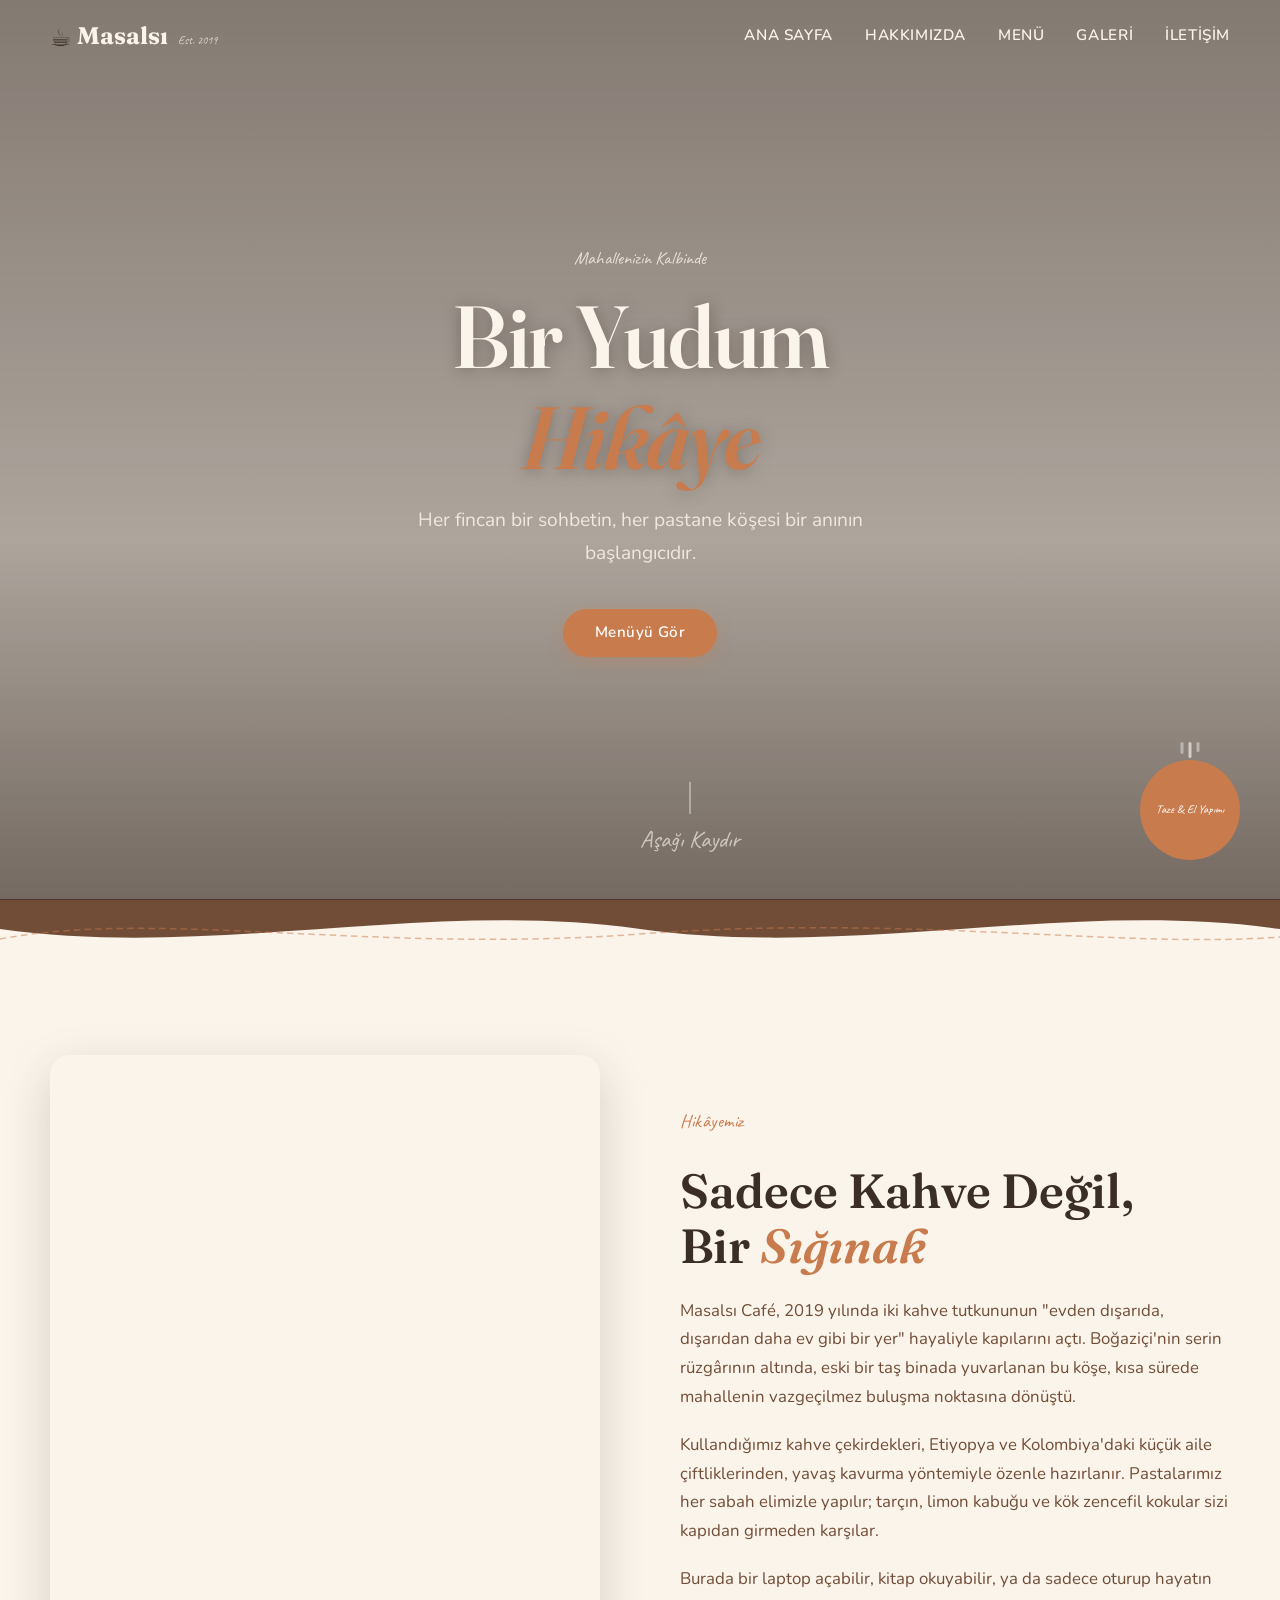
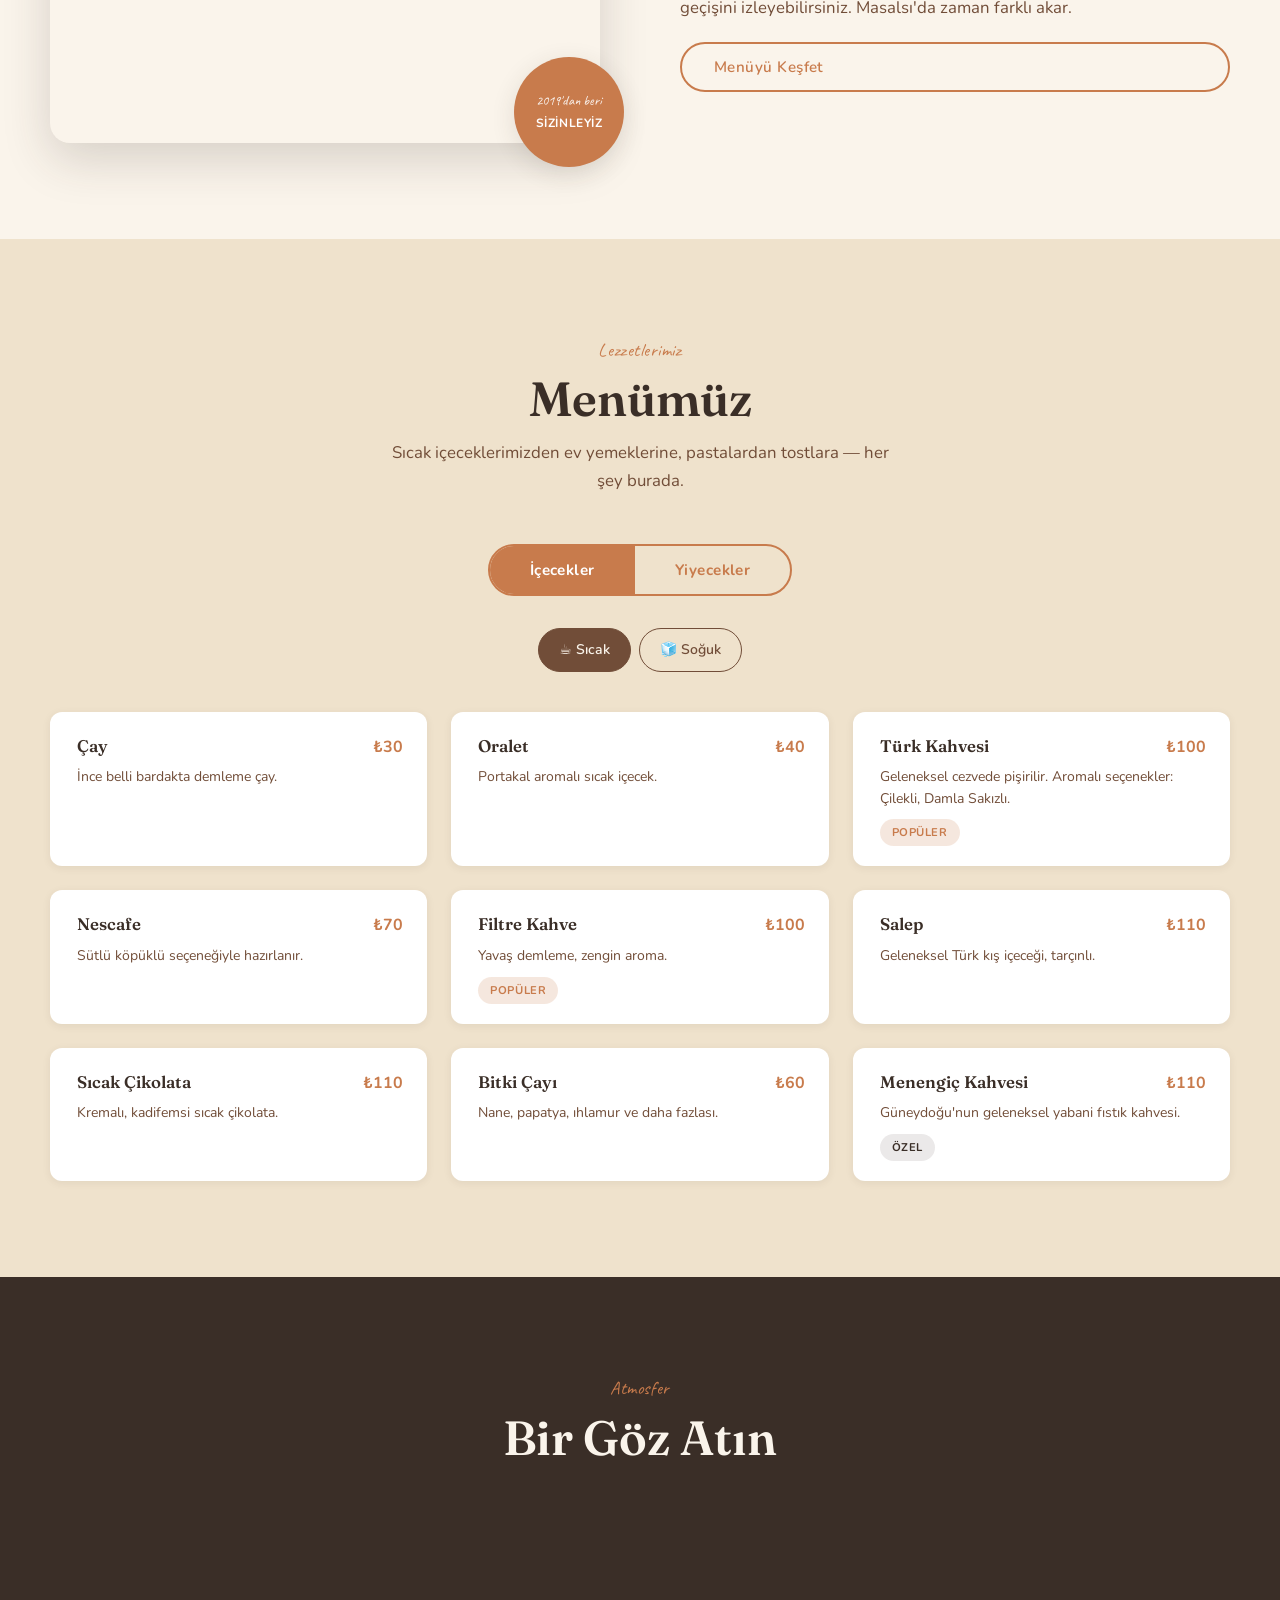
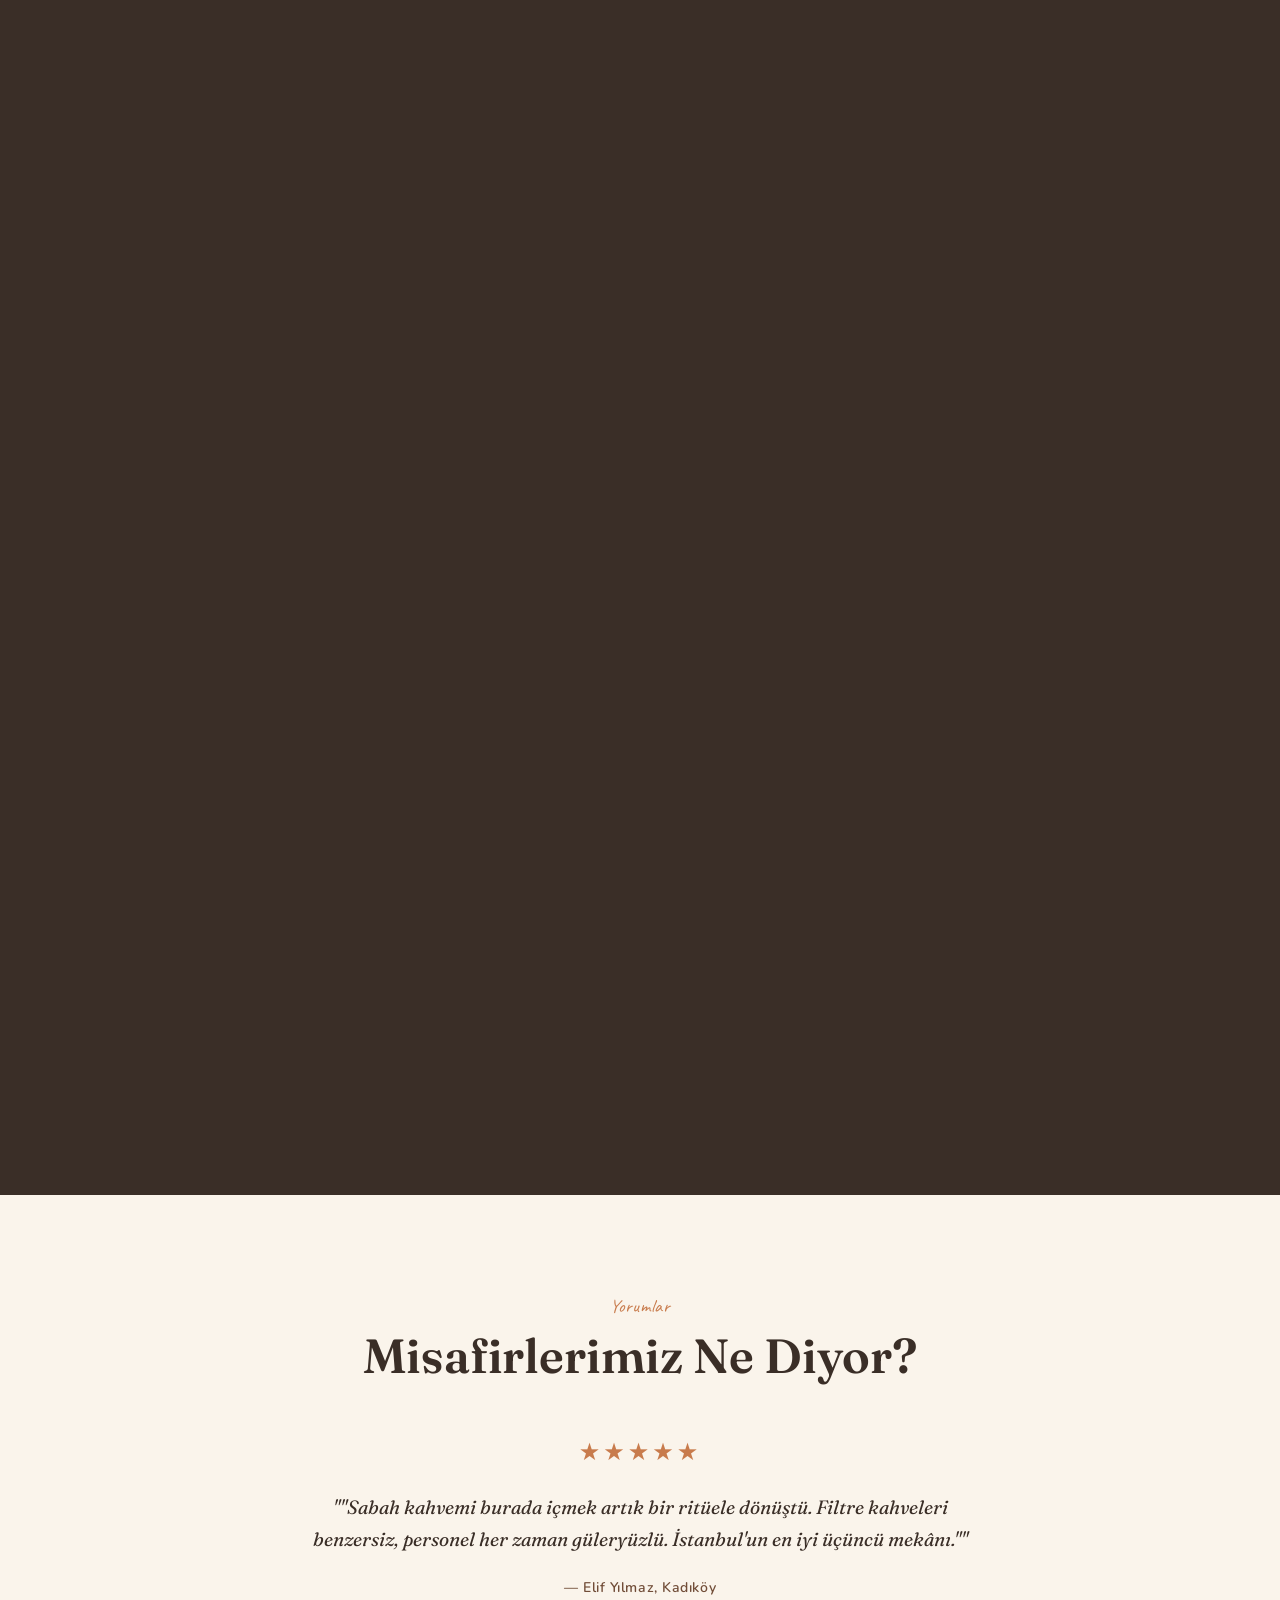
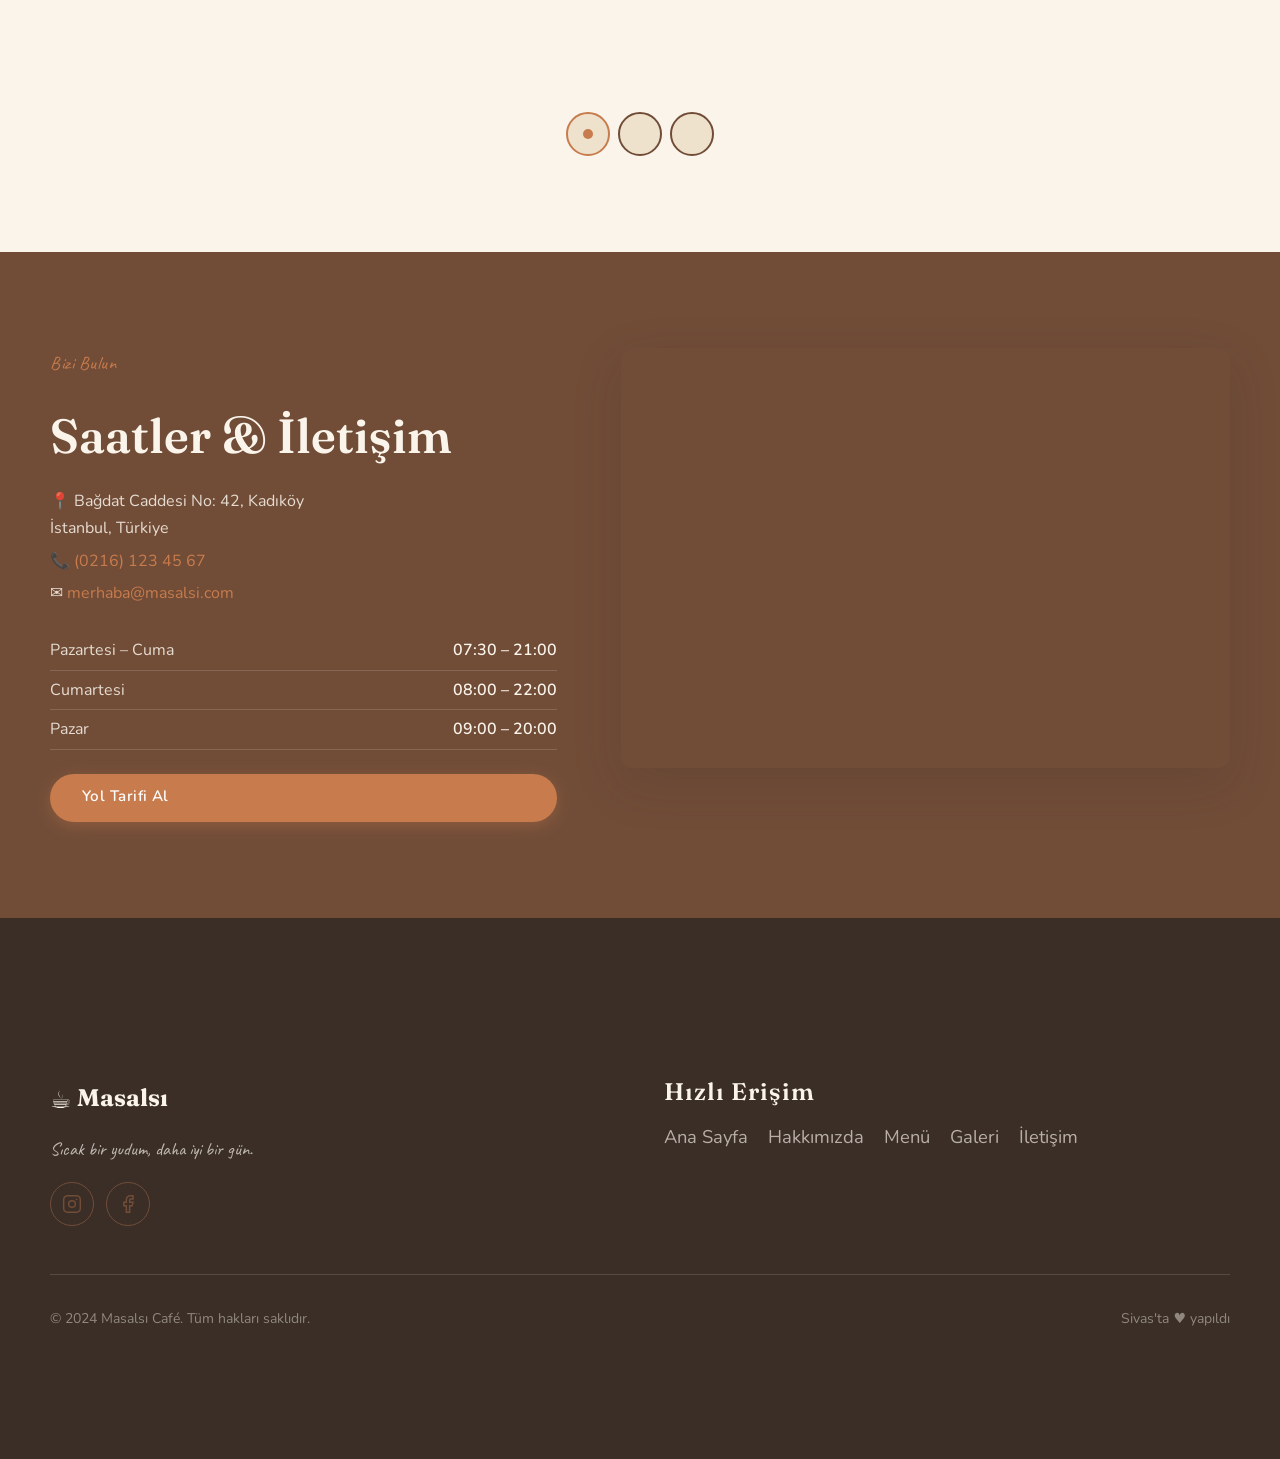
==== commit d3688ca4: "fixed the nav bar" ====
--- a/index.html
+++ b/index.html
@@ -33,7 +33,6 @@
         <li><a href="#about">Hakkımızda</a></li>
         <li><a href="#menu">Menü</a></li>
         <li><a href="#gallery">Galeri</a></li>
-        <li><a href="#hours">Saatler</a></li>
         <li><a href="#contact">İletişim</a></li>
       </ul>
     </nav>
@@ -47,7 +46,6 @@
       <li><a href="#about">Hakkımızda</a></li>
       <li><a href="#menu">Menü</a></li>
       <li><a href="#gallery">Galeri</a></li>
-      <li><a href="#hours">Saatler</a></li>
       <li><a href="#contact">İletişim</a></li>
     </ul>
     <div class="drawer-socials">
@@ -812,12 +810,12 @@
     </section>
 
     <!-- ========== HOURS & MAP ========== -->
-    <section class="hours-section" id="hours" aria-label="Çalışma Saatleri ve Konum">
+    <section class="hours-section" id="contact" aria-label="Çalışma Saatleri, Konum ve İletişim">
       <div class="container">
         <div class="hours-grid">
           <div class="hours-text reveal">
             <span class="section-eyebrow">Bizi Bulun</span>
-            <h2>Saatler &amp; Konum</h2>
+            <h2>Saatler &amp; İletişim</h2>
             <address class="hours-address">
               <p>📍 Bağdat Caddesi No: 42, Kadıköy<br />İstanbul, Türkiye</p>
               <p>📞 <a href="tel:+902161234567">(0216) 123 45 67</a></p>
@@ -870,6 +868,7 @@
             </a>
           </div>
         </div>
+        <!-- ========== FOOTER NAV ========== -->
         <nav class="footer-nav" aria-label="Alt gezinme">
           <h3>Hızlı Erişim</h3>
           <ul role="list">
@@ -877,7 +876,6 @@
             <li><a href="#about">Hakkımızda</a></li>
             <li><a href="#menu">Menü</a></li>
             <li><a href="#gallery">Galeri</a></li>
-            <li><a href="#hours">Saatler</a></li>
             <li><a href="#contact">İletişim</a></li>
           </ul>
         </nav>
--- a/style.css
+++ b/style.css
@@ -103,6 +103,11 @@
   padding: 0;
 }
 
+html, body {
+  overflow-x: clip;
+  max-width: 100%;
+}
+
 html {
   scroll-behavior: smooth;
   scroll-padding-top: var(--nav-h);
@@ -473,7 +478,7 @@
   position: fixed;
   top: 0;
   right: 0;
-  width: min(340px, 85vw);
+  width: min(260px, 85vw);
   height: 100%;
   background-color: var(--color-espresso);
   z-index: 200;
@@ -482,11 +487,13 @@
   flex-direction: column;
   gap: var(--space-2xl);
   transform: translateX(100%);
-  transition: transform var(--transition);
+  visibility: hidden;
+  transition: transform var(--transition), visibility var(--transition);
 }
 
 .nav-drawer[aria-hidden="false"] {
-  transform: none;
+  transform: translateX(0);
+  visibility: visible;
 }
 
 .nav-drawer ul {
@@ -704,6 +711,7 @@
 .hero-scroll-hint {
   position: absolute;
   bottom: var(--space-3xl);
+  left: 50%;
   transform: translateX(-50%);
   display: flex;
   flex-direction: column;
@@ -1509,7 +1517,7 @@
 
 .footer-nav ul {
   display: flex;
-  gap: var(--space-xl);
+  gap: var(--space-lg);
 }
 
 .footer-nav a {
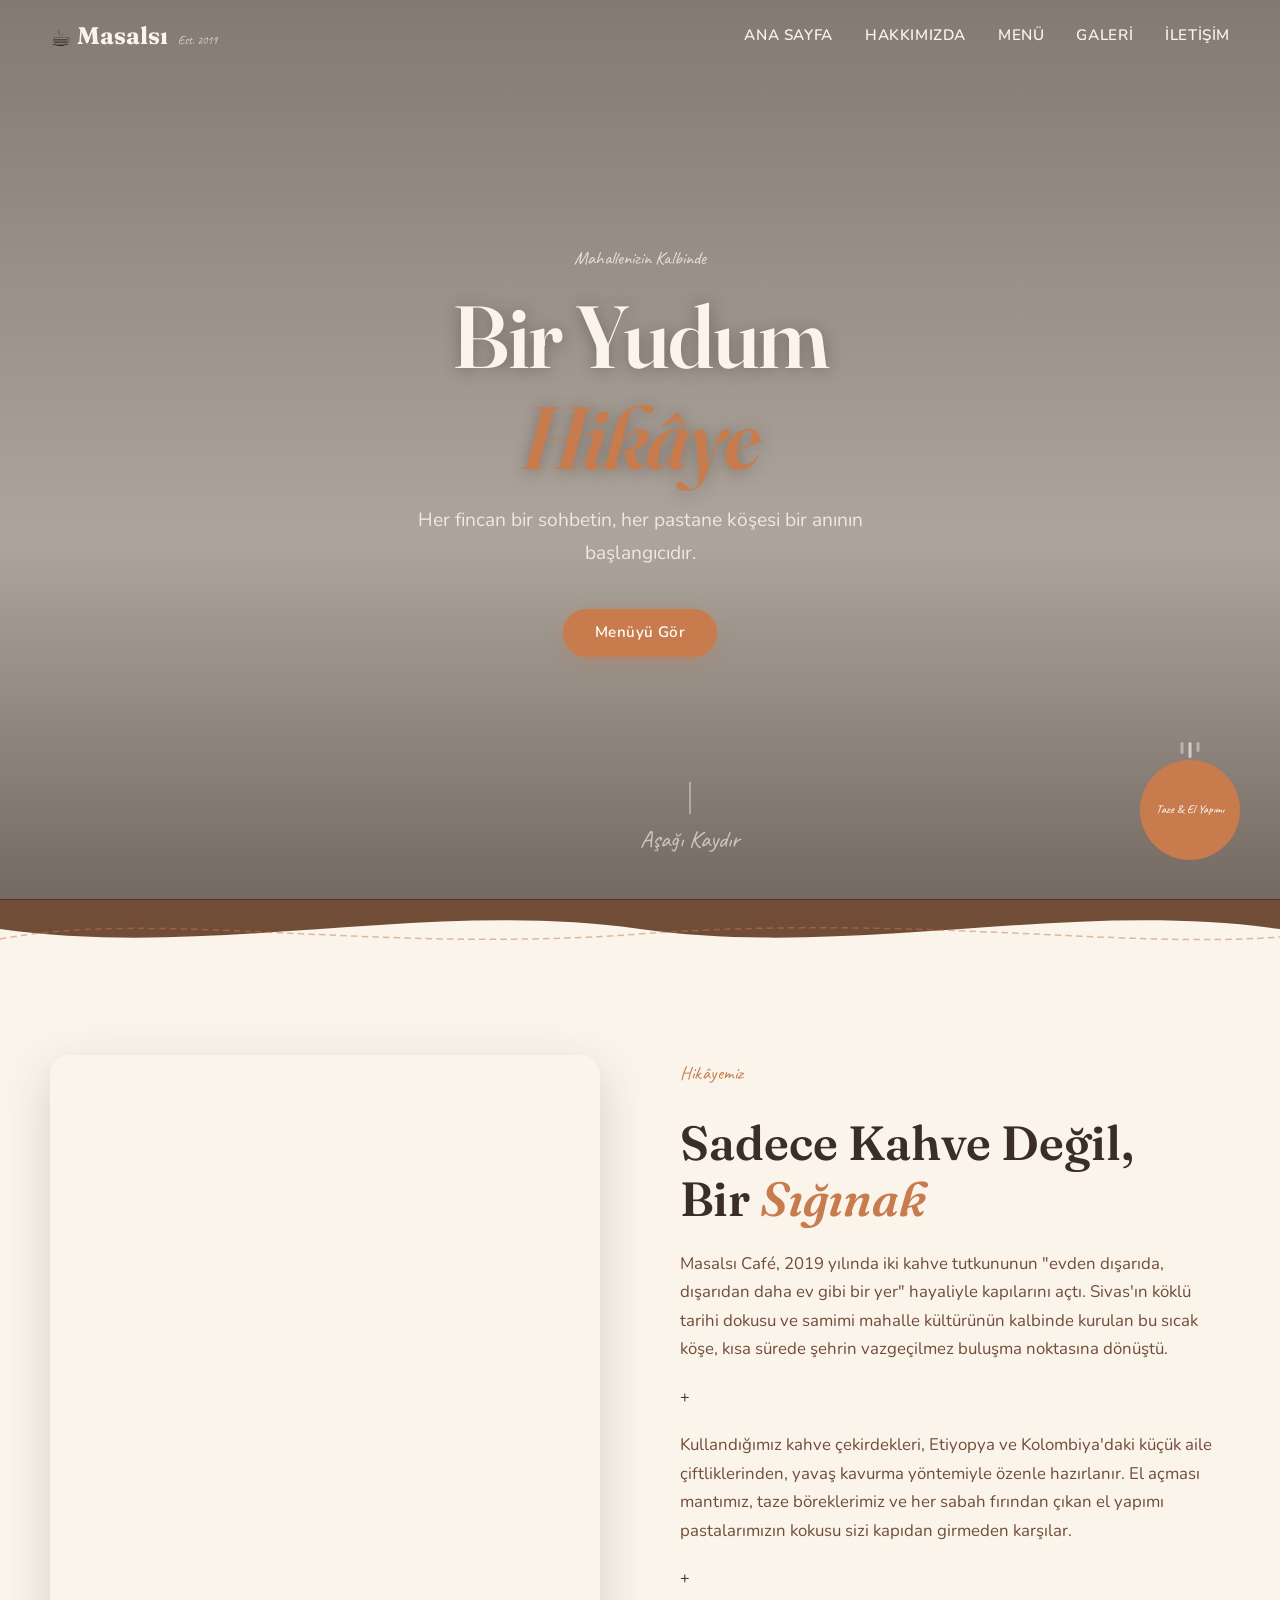
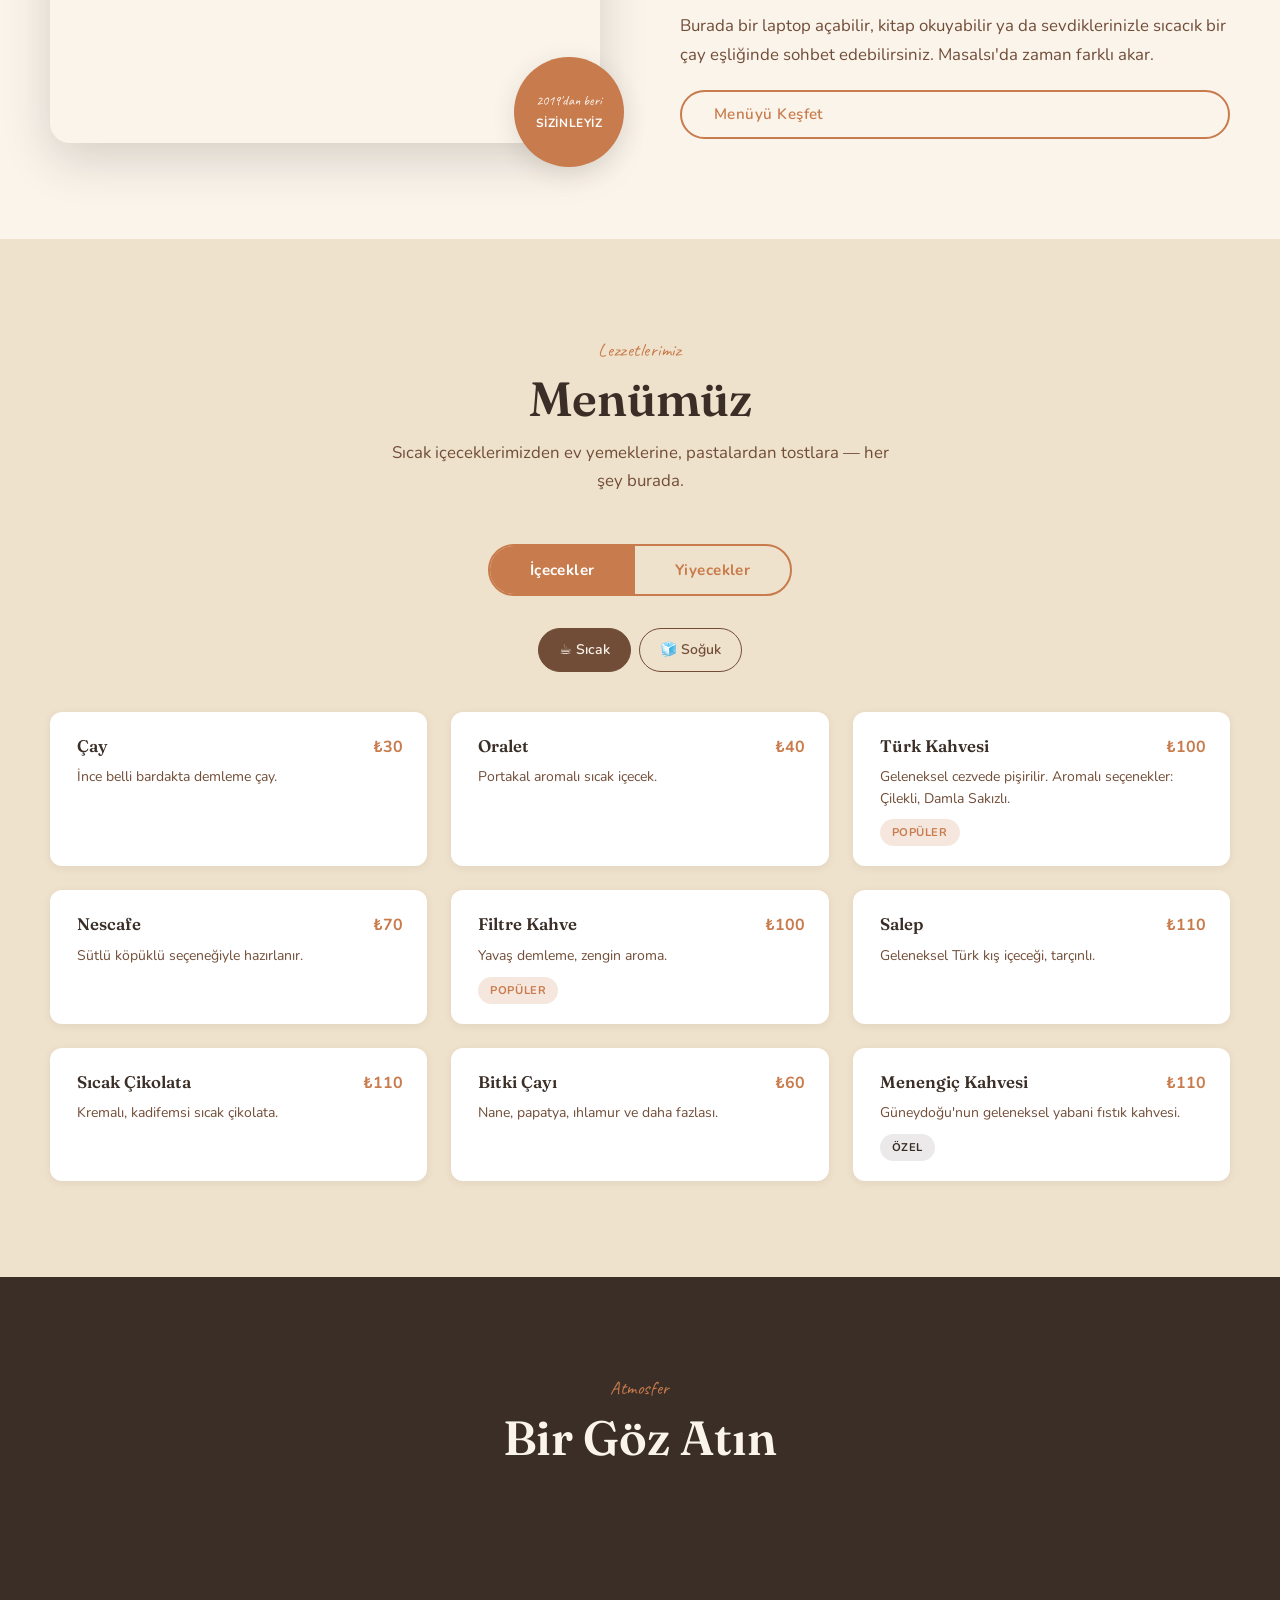
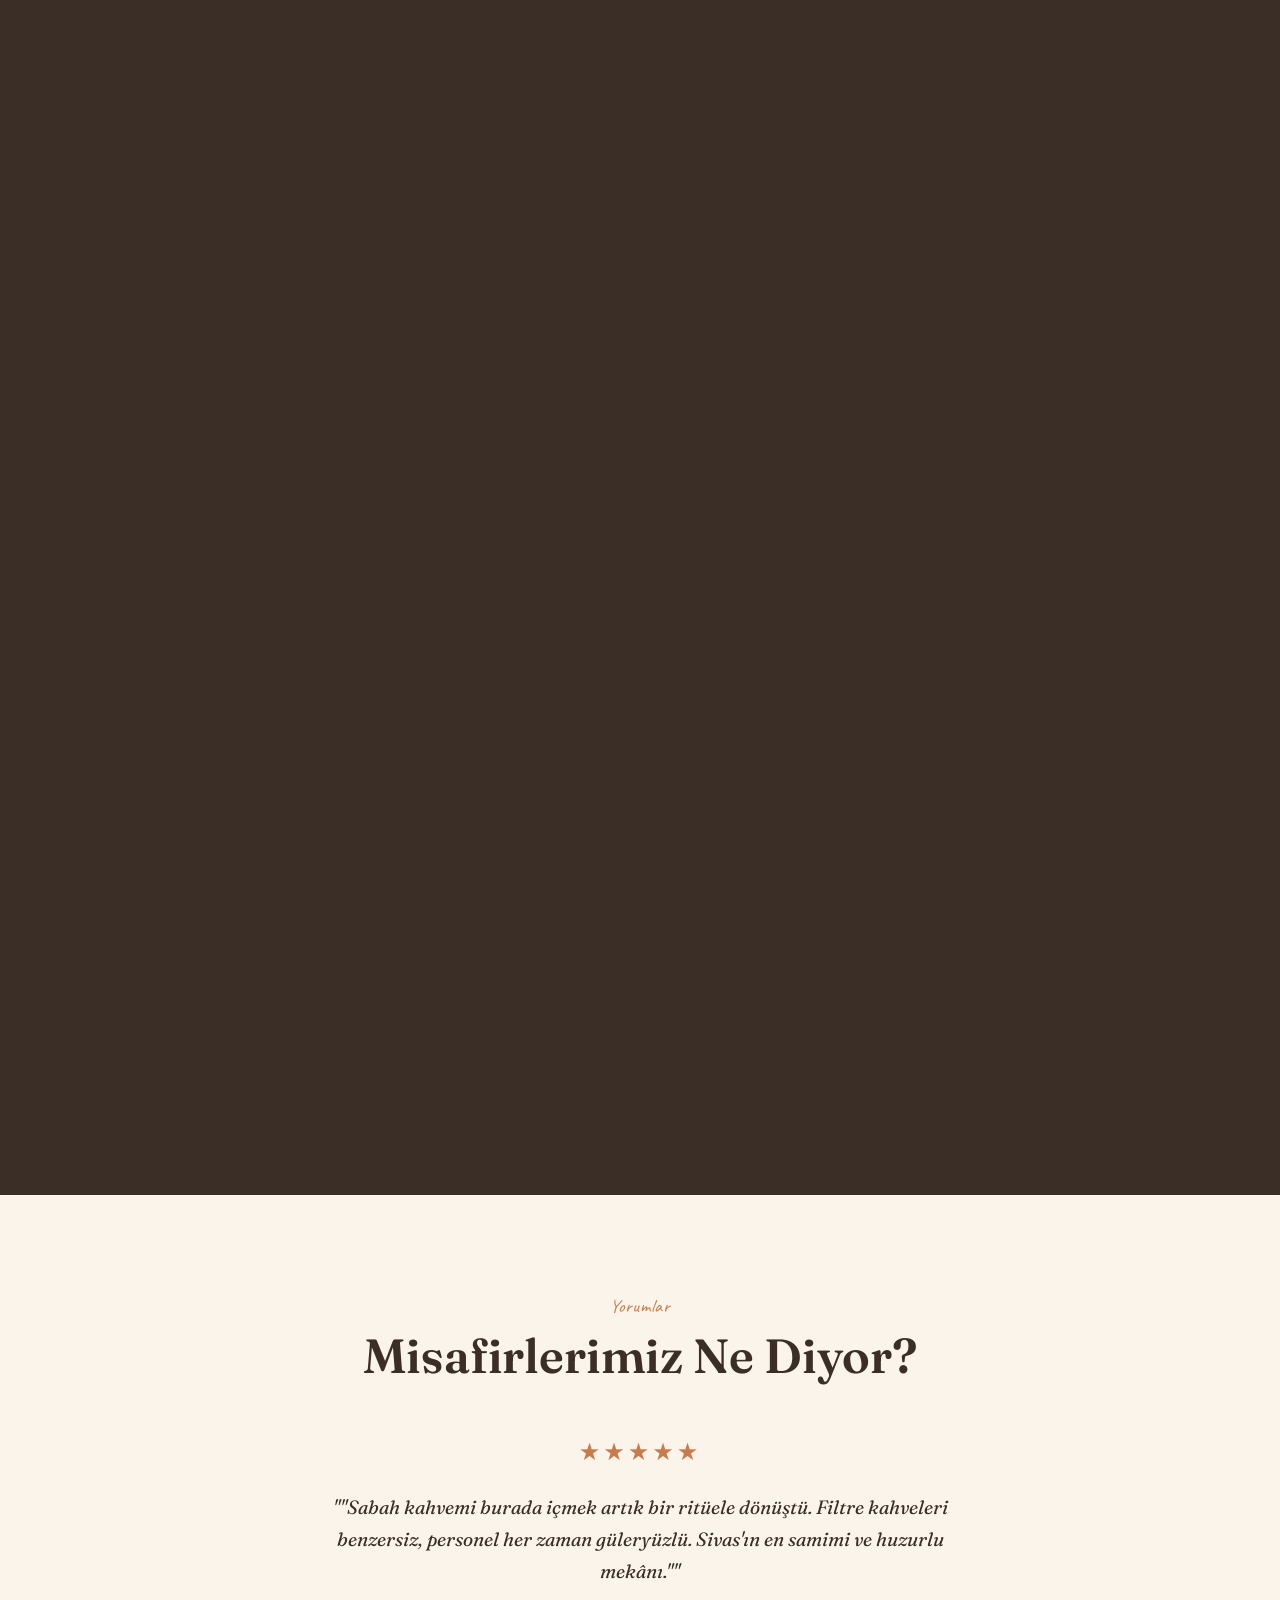
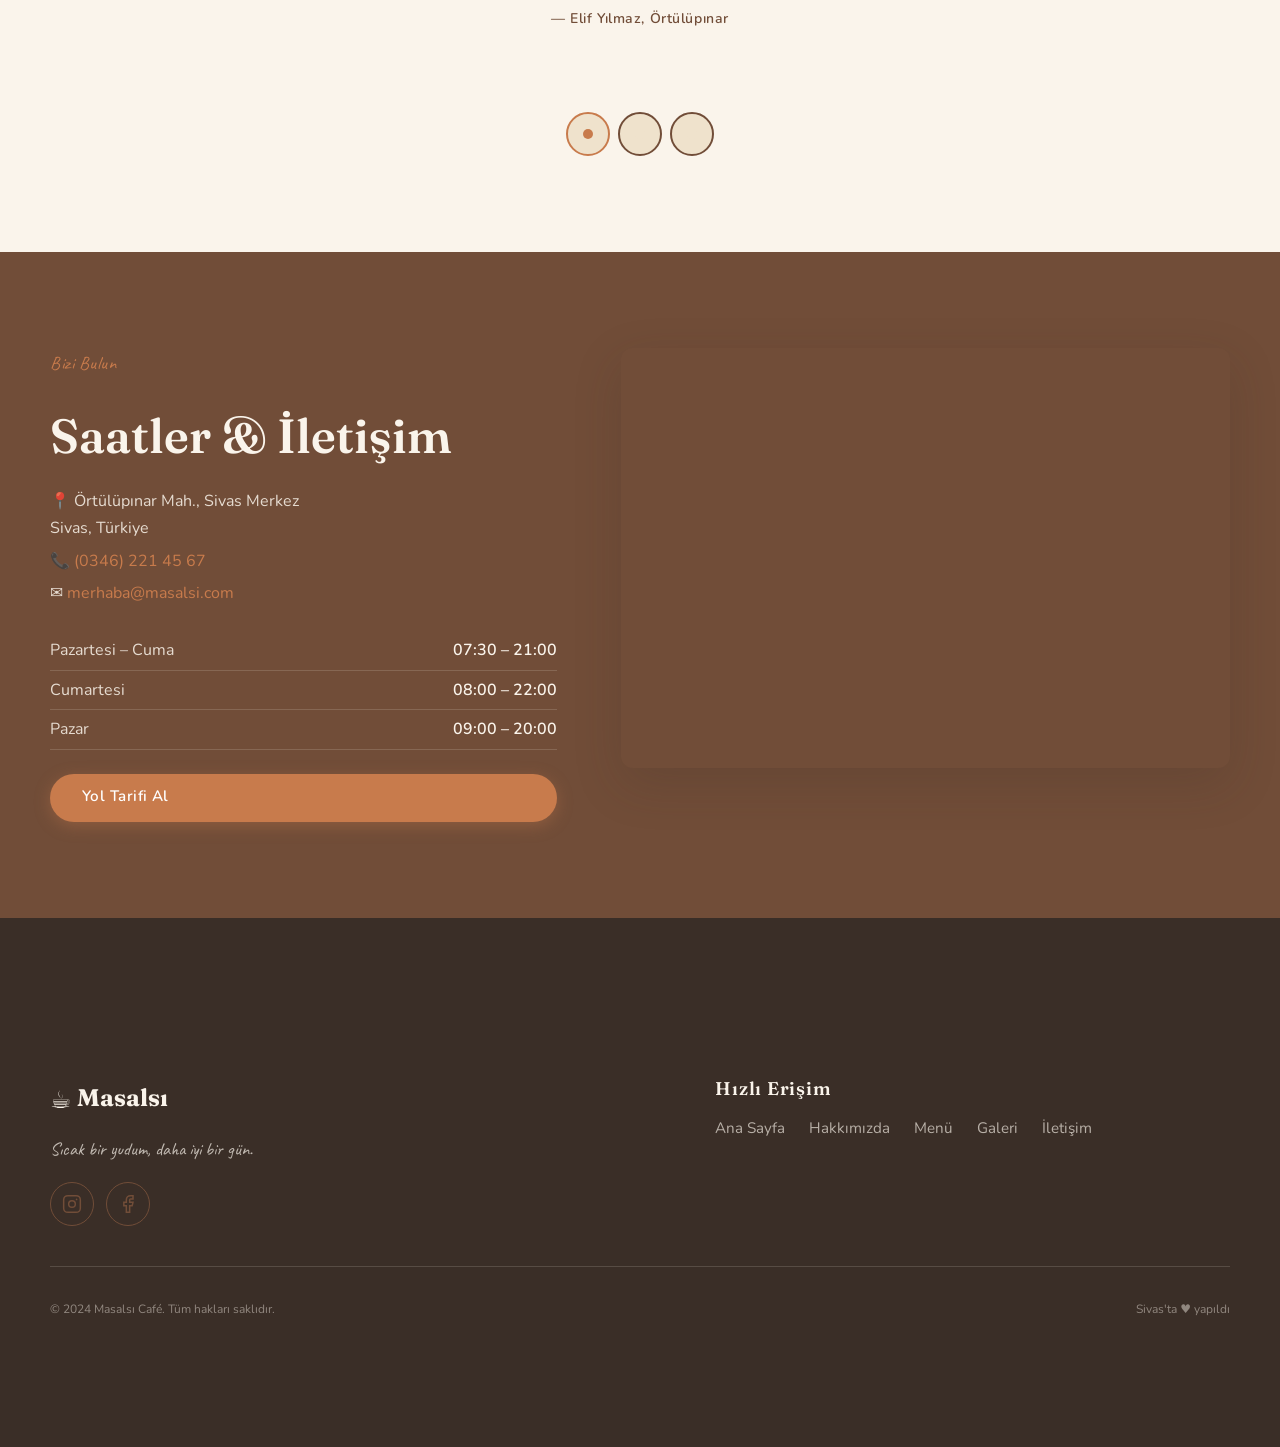
==== commit a487cbd4: "hakkımızda and iletişim edited" ====
--- a/index.html
+++ b/index.html
@@ -99,9 +99,9 @@
           <div class="about-text reveal">
             <span class="section-eyebrow">Hikâyemiz</span>
             <h2>Sadece Kahve Değil,<br />Bir <em>Sığınak</em></h2>
-            <p>Masalsı Café, 2019 yılında iki kahve tutkununun "evden dışarıda, dışarıdan daha ev gibi bir yer" hayaliyle kapılarını açtı. Boğaziçi'nin serin rüzgârının altında, eski bir taş binada yuvarlanan bu köşe, kısa sürede mahallenin vazgeçilmez buluşma noktasına dönüştü.</p>
-            <p>Kullandığımız kahve çekirdekleri, Etiyopya ve Kolombiya'daki küçük aile çiftliklerinden, yavaş kavurma yöntemiyle özenle hazırlanır. Pastalarımız her sabah elimizle yapılır; tarçın, limon kabuğu ve kök zencefil kokular sizi kapıdan girmeden karşılar.</p>
-            <p>Burada bir laptop açabilir, kitap okuyabilir, ya da sadece oturup hayatın geçişini izleyebilirsiniz. Masalsı'da zaman farklı akar.</p>
+            <p>Masalsı Café, 2019 yılında iki kahve tutkununun "evden dışarıda, dışarıdan daha ev gibi bir yer" hayaliyle kapılarını açtı. Sivas'ın köklü tarihi dokusu ve samimi mahalle kültürünün kalbinde kurulan bu sıcak köşe, kısa sürede şehrin vazgeçilmez buluşma noktasına dönüştü.</p>
++            <p>Kullandığımız kahve çekirdekleri, Etiyopya ve Kolombiya'daki küçük aile çiftliklerinden, yavaş kavurma yöntemiyle özenle hazırlanır. El açması mantımız, taze böreklerimiz ve her sabah fırından çıkan el yapımı pastalarımızın kokusu sizi kapıdan girmeden karşılar.</p>
++            <p>Burada bir laptop açabilir, kitap okuyabilir ya da sevdiklerinizle sıcacık bir çay eşliğinde sohbet edebilirsiniz. Masalsı'da zaman farklı akar.</p>
             <a href="#menu" class="btn btn-outline">Menüyü Keşfet</a>
           </div>
         </div>
@@ -787,18 +787,18 @@
         <div class="testimonials-carousel" id="testimonials-carousel" aria-live="polite">
           <div class="testimonial-card active">
             <div class="stars" aria-label="5 yıldız">★★★★★</div>
-            <blockquote>"Sabah kahvemi burada içmek artık bir ritüele dönüştü. Filtre kahveleri benzersiz, personel her zaman güleryüzlü. İstanbul'un en iyi üçüncü mekânı."</blockquote>
-            <cite>— Elif Yılmaz, Kadıköy</cite>
+            <blockquote>"Sabah kahvemi burada içmek artık bir ritüele dönüştü. Filtre kahveleri benzersiz, personel her zaman güleryüzlü. Sivas'ın en samimi ve huzurlu mekânı."</blockquote>
+            <cite>— Elif Yılmaz, Örtülüpınar</cite>
           </div>
           <div class="testimonial-card">
             <div class="stars" aria-label="5 yıldız">★★★★★</div>
             <blockquote>"Tarçınlı rulolarından dolayı burayı seviyorum ve her gittiğimde yeni bir şey keşfediyorum. Mevsimlik menüler harika bir fikir."</blockquote>
-            <cite>— Ahmet Demir, Beşiktaş</cite>
+            <cite>— Ahmet Demir, İstasyon</cite>
           </div>
           <div class="testimonial-card">
             <div class="stars" aria-label="5 yıldız">★★★★★</div>
             <blockquote>"Laptop başında saatlerce çalışabildim, kimse sıkıştırmadı. Üstelik müzik seçimleri de çalışma ortamı için mükemmel. Kesinlikle tavsiye ederim."</blockquote>
-            <cite>— Selin Arslan, Şişli</cite>
+            <cite>— Selin Arslan, Kümbet</cite>
           </div>
         </div>
         <div class="carousel-dots" aria-label="Yorum sıralama kontrolü">
@@ -817,8 +817,8 @@
             <span class="section-eyebrow">Bizi Bulun</span>
             <h2>Saatler &amp; İletişim</h2>
             <address class="hours-address">
-              <p>📍 Bağdat Caddesi No: 42, Kadıköy<br />İstanbul, Türkiye</p>
-              <p>📞 <a href="tel:+902161234567">(0216) 123 45 67</a></p>
+              <p>📍 Örtülüpınar Mah., Sivas Merkez<br />Sivas, Türkiye</p>
+              <p>📞 <a href="tel:+903462214567">(0346) 221 45 67</a></p>
               <p>✉ <a href="mailto:merhaba@masalsi.com">merhaba@masalsi.com</a></p>
             </address>
             <table class="hours-table" aria-label="Çalışma saatleri tablosu">
@@ -828,11 +828,11 @@
                 <tr><td>Pazar</td><td>09:00 – 20:00</td></tr>
               </tbody>
             </table>
-            <a href="https://maps.google.com/?q=Bağdat+Caddesi+42+Kadıköy+İstanbul" target="_blank" rel="noopener noreferrer" class="btn btn-primary">Yol Tarifi Al</a>
+            <a href="https://share.google/LoCSFTefDaIZeM5Tg" target="_blank" rel="noopener noreferrer" class="btn btn-primary">Yol Tarifi Al</a>
           </div>
           <div class="hours-map reveal">
             <iframe
-              src="https://www.google.com/maps/embed?pb=!1m18!1m12!1m3!1d3011.5874!2d29.0556!3d40.9726!2m3!1f0!2f0!3f0!3m2!1i1024!2i768!4f13.1!3m3!1m2!1s0x0%3A0x0!2zNDDCsDU4JzIxLjQiTiAyOcKwMDMnMjAuMiJF!5e0!3m2!1str!2str!4v1000000000000"
+              src="https://www.google.com/maps/embed?pb=!1m18!1m12!1m3!1d3065.7516942125634!2d37.01258677651034!3d39.74744747155428!2m3!1f0!2f0!3f0!3m2!1i1024!2i768!4f13.1!3m3!1m2!1s0x407eab00569ad4eb%3A0x8e82ef45bb7a9745!2zU2l2YXMgTWVya2V6L1NpdmFz!5e0!3m2!1str!2str!4v1700000000000"
               width="100%"
               height="100%"
               style="border:0;"
--- a/style.css
+++ b/style.css
@@ -101,6 +101,29 @@
   box-sizing: border-box;
   margin: 0;
   padding: 0;
+  -webkit-tap-highlight-color: transparent;
+}
+
+/* Custom Text Selection Highlight */
+::selection {
+  background-color: var(--color-terracotta);
+  color: var(--color-white);
+}
+
+::-moz-selection {
+  background-color: var(--color-terracotta);
+  color: var(--color-white);
+}
+
+/* Remove default focus ring on pointer/mouse click while keeping keyboard accessibility */
+:focus:not(:focus-visible) {
+  outline: none;
+}
+
+:focus-visible {
+  outline: 2px solid var(--color-terracotta);
+  outline-offset: 2px;
+  border-radius: var(--radius-sm);
 }
 
 html, body {
@@ -1480,9 +1503,9 @@
 
 .footer-grid {
   display: grid;
-  grid-template-columns: 1.5fr 1.5fr;
+  grid-template-columns: 1.2fr 1fr;
   gap: var(--space-4xl);
-  padding-bottom: var(--space-4xl);
+  padding-bottom: var(--space-3xl);
   border-bottom: 1px solid var(--color-cream-15);
 }
 
@@ -1506,69 +1529,29 @@
   color: var(--color-cream-70);
 }
 
-.footer-nav h3,
-.footer-newsletter h3 {
+.footer-nav h3 {
   color: var(--color-cream);
   font-family: var(--font-display);
-  font-size: var(--font-size-4xl);
+  font-size: var(--font-size-2xl);
   margin-bottom: var(--space-md);
   letter-spacing: 0.04em;
 }
 
 .footer-nav ul {
   display: flex;
-  gap: var(--space-lg);
+  flex-wrap: wrap;
+  gap: var(--space-sm) var(--space-xl);
 }
 
 .footer-nav a {
   color: var(--color-cream-65);
-  font-size: var(--font-size-2xl);
+  font-size: var(--font-size-md);
+  padding-block: var(--space-3xs);
   transition: color var(--transition);
 }
 
 .footer-nav a:hover {
   color: var(--color-terracotta);
-}
-
-.footer-newsletter p {
-  color: var(--color-cream-65);
-  font-size: var(--font-size-base);
-  margin-bottom: var(--space-md);
-  line-height: 1.6;
-}
-
-.newsletter-input-wrap {
-  display: flex;
-  gap: 0;
-  border-radius: var(--radius-pill);
-  overflow: hidden;
-  border: 1.5px solid var(--color-cream-20);
-}
-
-.newsletter-input-wrap input {
-  flex: 1;
-  background-color: hsl(0 0% 100% / 0.08);
-  border: none;
-  padding: var(--space-sm) var(--space-lg);
-  color: var(--color-cream);
-  font-family: var(--font-body);
-  font-size: var(--font-size-base);
-  min-height: 48px;
-}
-
-.newsletter-input-wrap input::placeholder {
-  color: var(--color-cream-40);
-}
-
-.newsletter-input-wrap input:focus {
-  outline: none;
-  background-color: hsl(0 0% 100% / 0.12);
-}
-
-.newsletter-input-wrap .btn {
-  border-radius: 0;
-  padding: var(--space-sm) var(--space-lg);
-  font-size: var(--font-size-base);
 }
 
 .footer-bottom {
@@ -1582,7 +1565,7 @@
 
 .footer-bottom p {
   color: var(--color-cream-45);
-  font-size: var(--font-size-base);
+  font-size: var(--font-size-sm);
 }
 
 /* ──────────────── 19. RESPONSIVE MEDIA QUERIES ──────────────── */
@@ -1763,18 +1746,46 @@
     display: none;
   }
 
-  .footer-grid {
+.footer-grid {
     grid-template-columns: 1fr;
     gap: var(--space-2xl);
+    padding-bottom: var(--space-2xl);
   }
 
   .footer-brand {
     grid-column: span 1;
+    align-items: center;
+    text-align: center;
+  }
+
+  .footer-brand .social-icons {
+    justify-content: center;
+  }
+
+  .footer-nav {
+    text-align: center;
+  }
+
+  .footer-nav ul {
+    display: grid;
+    grid-template-columns: repeat(2, 1fr);
+    gap: var(--space-xs) var(--space-md);
+    max-width: 280px;
+    margin-inline: auto;
+  }
+
+  .footer-nav a {
+    display: inline-flex;
+    align-items: center;
+    justify-content: center;
+    min-height: 40px;
+    font-size: var(--font-size-md);
   }
 
   .footer-bottom {
     flex-direction: column;
     text-align: center;
+    gap: var(--space-xs);
   }
 
   .footer-bottom p {
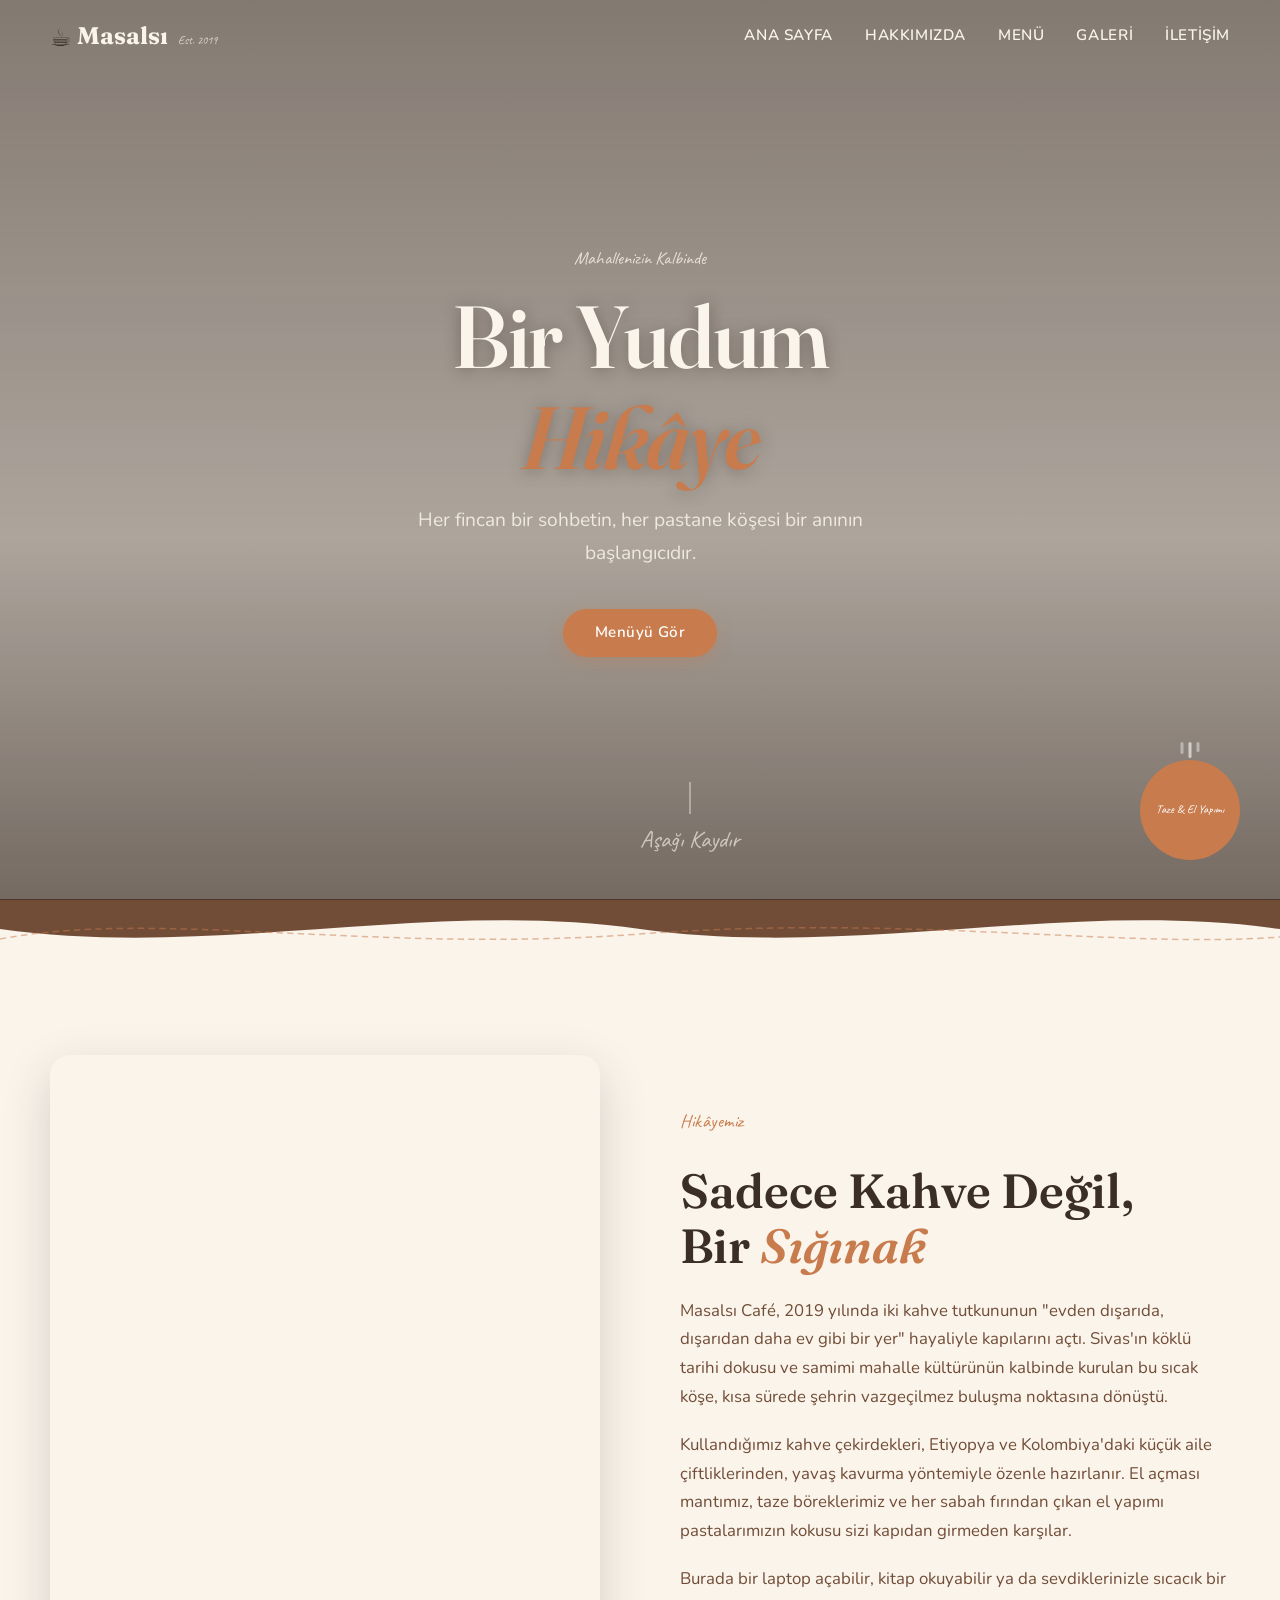
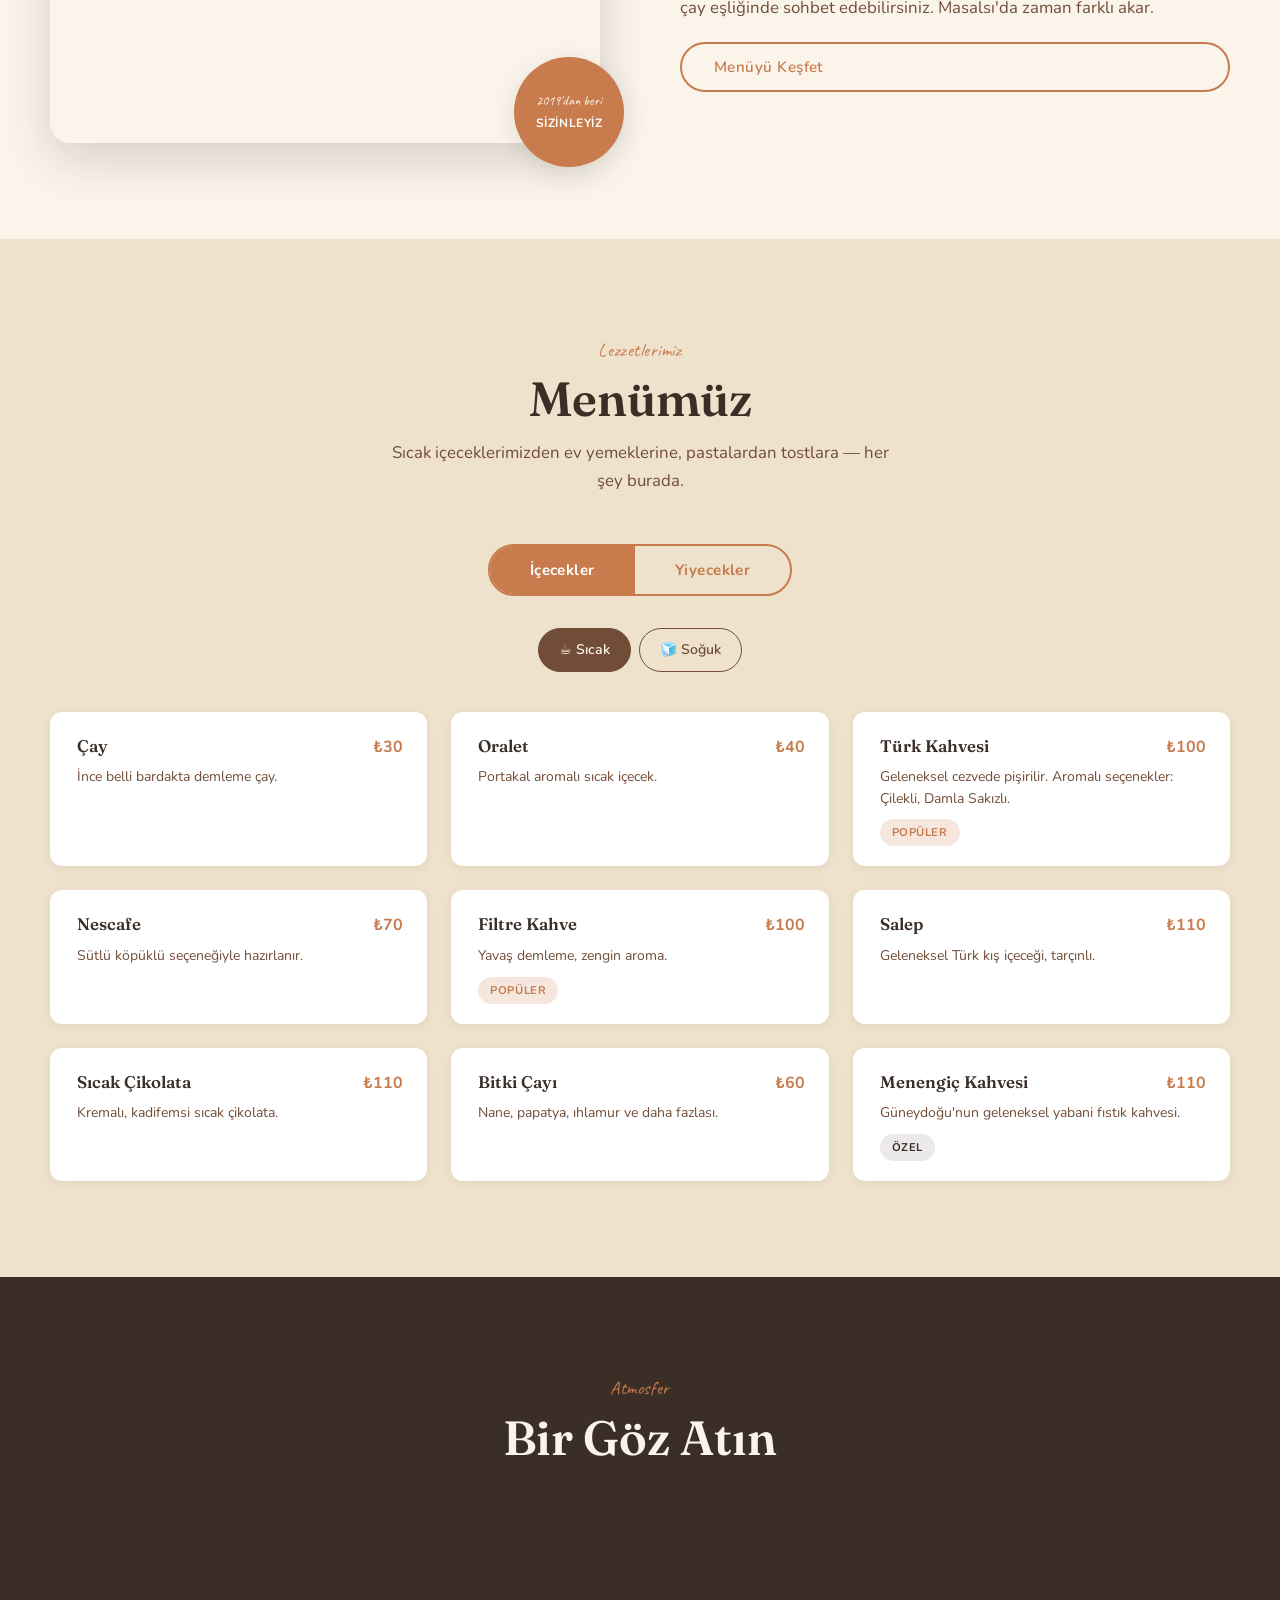
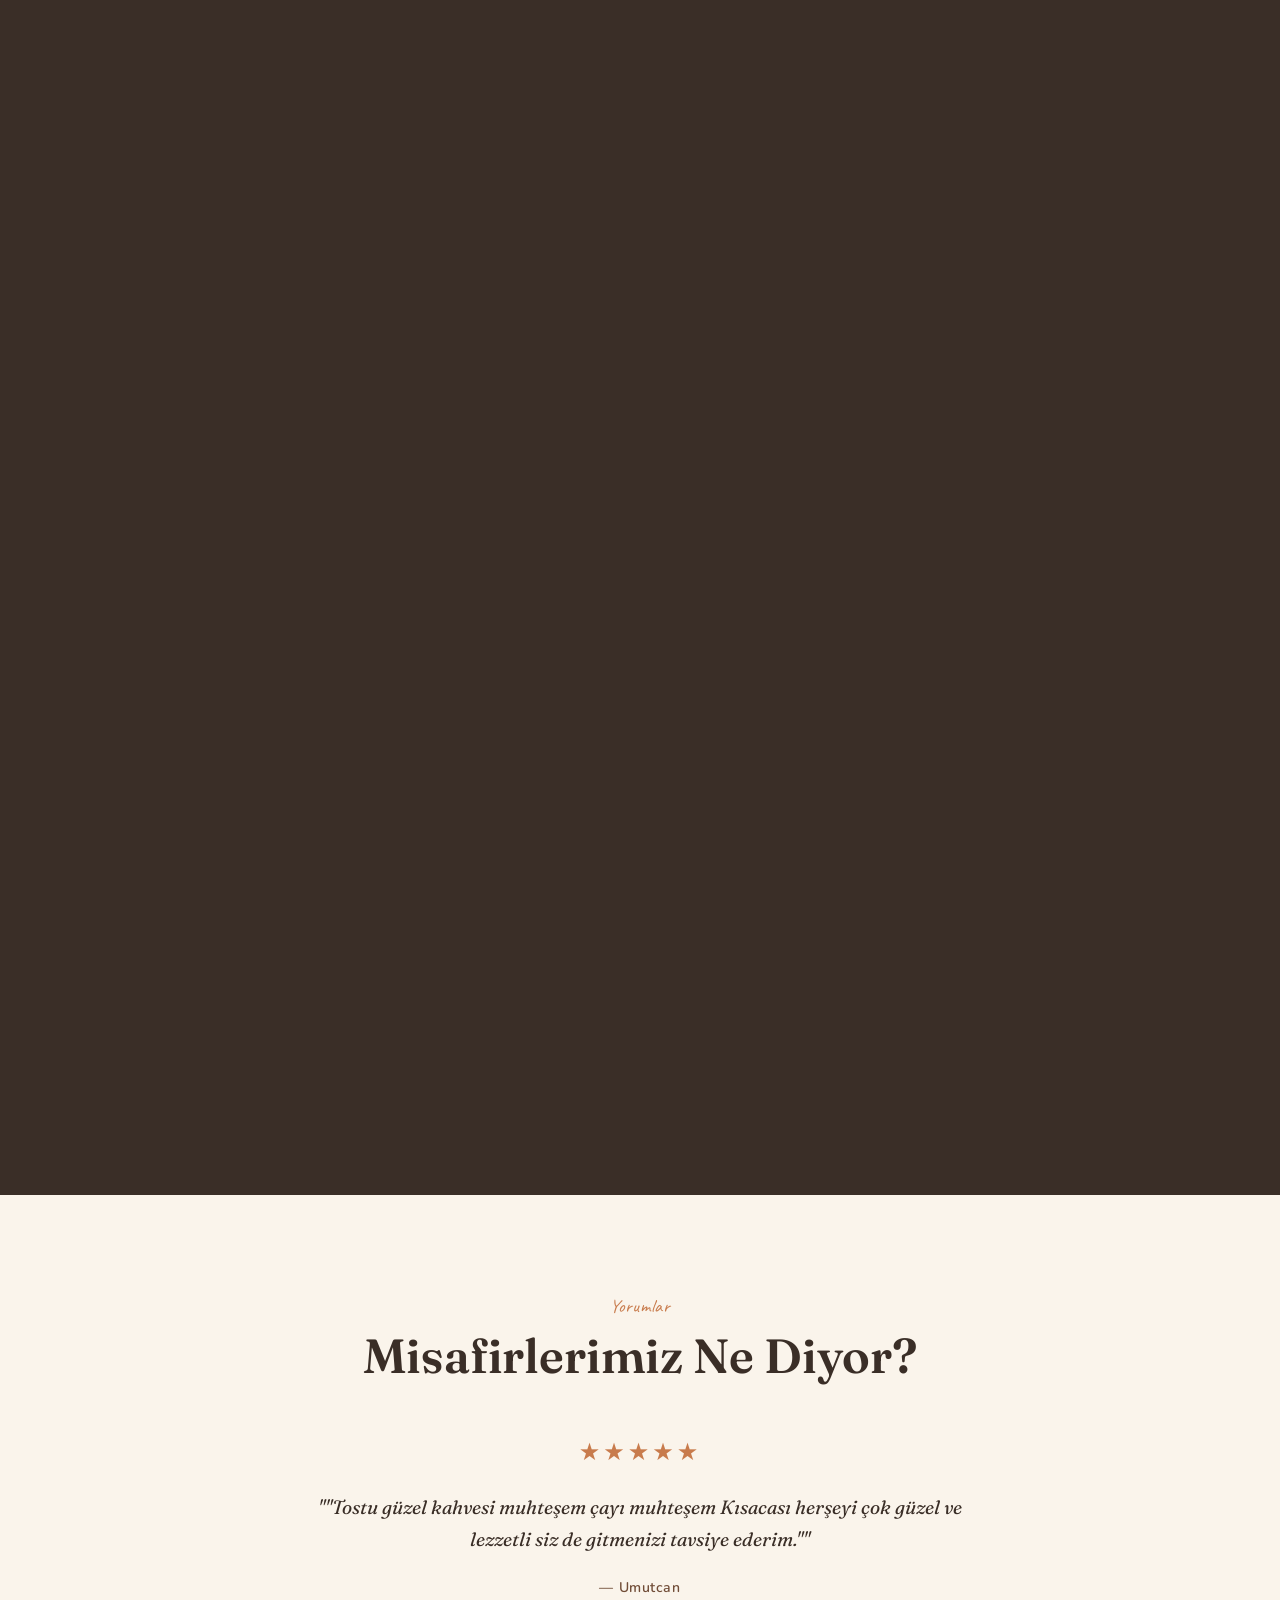
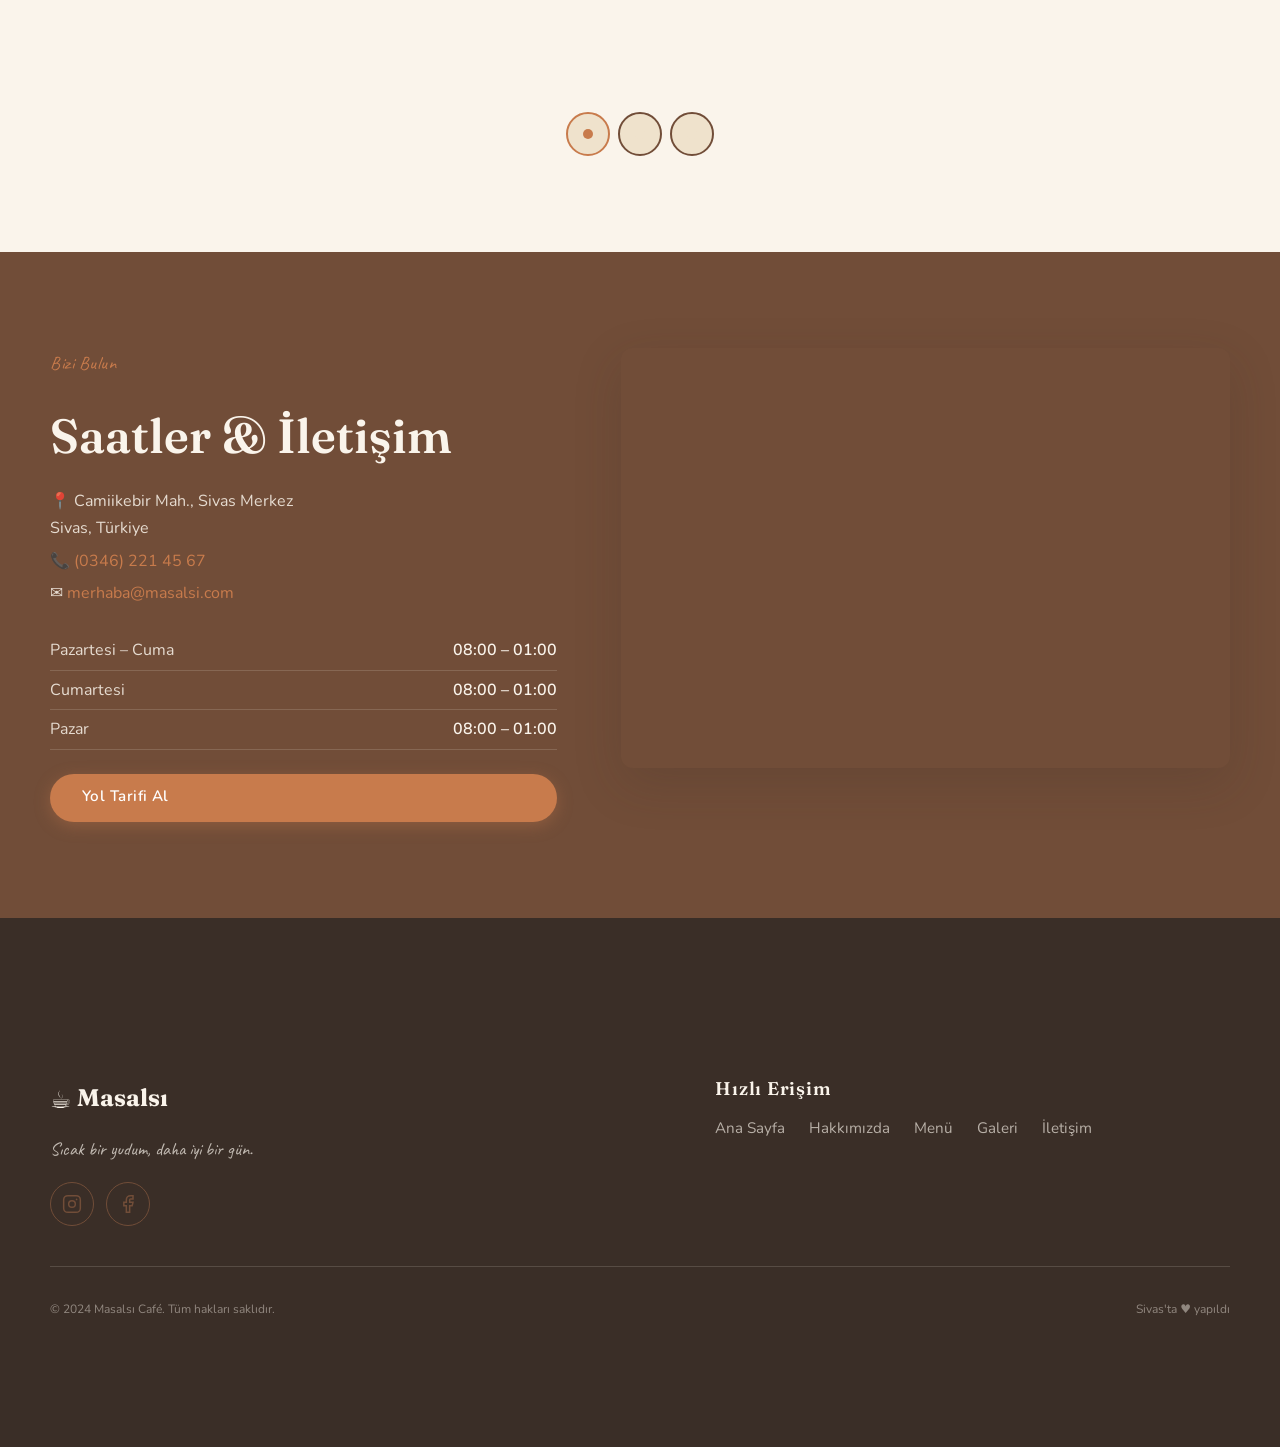
==== commit 987f0745: "Yorumlar edited" ====
--- a/index.html
+++ b/index.html
@@ -100,8 +100,8 @@
             <span class="section-eyebrow">Hikâyemiz</span>
             <h2>Sadece Kahve Değil,<br />Bir <em>Sığınak</em></h2>
             <p>Masalsı Café, 2019 yılında iki kahve tutkununun "evden dışarıda, dışarıdan daha ev gibi bir yer" hayaliyle kapılarını açtı. Sivas'ın köklü tarihi dokusu ve samimi mahalle kültürünün kalbinde kurulan bu sıcak köşe, kısa sürede şehrin vazgeçilmez buluşma noktasına dönüştü.</p>
-+            <p>Kullandığımız kahve çekirdekleri, Etiyopya ve Kolombiya'daki küçük aile çiftliklerinden, yavaş kavurma yöntemiyle özenle hazırlanır. El açması mantımız, taze böreklerimiz ve her sabah fırından çıkan el yapımı pastalarımızın kokusu sizi kapıdan girmeden karşılar.</p>
-+            <p>Burada bir laptop açabilir, kitap okuyabilir ya da sevdiklerinizle sıcacık bir çay eşliğinde sohbet edebilirsiniz. Masalsı'da zaman farklı akar.</p>
+            <p>Kullandığımız kahve çekirdekleri, Etiyopya ve Kolombiya'daki küçük aile çiftliklerinden, yavaş kavurma yöntemiyle özenle hazırlanır. El açması mantımız, taze böreklerimiz ve her sabah fırından çıkan el yapımı pastalarımızın kokusu sizi kapıdan girmeden karşılar.</p>
+            <p>Burada bir laptop açabilir, kitap okuyabilir ya da sevdiklerinizle sıcacık bir çay eşliğinde sohbet edebilirsiniz. Masalsı'da zaman farklı akar.</p>
             <a href="#menu" class="btn btn-outline">Menüyü Keşfet</a>
           </div>
         </div>
@@ -757,12 +757,12 @@
           <h2>Bir Göz Atın</h2>
         </div>
         <div class="gallery-grid" role="list">
-          <button class="gallery-item reveal" style="background-image:url('https://images.unsplash.com/photo-1445116572660-236099ec97a0?w=800&q=80')" data-src="https://images.unsplash.com/photo-1445116572660-236099ec97a0?w=1200&q=90" aria-label="Masalsı Café iç mekan" role="listitem"></button>
-          <button class="gallery-item reveal" style="background-image:url('https://images.unsplash.com/photo-1501339847302-ac426a4a7cbb?w=800&q=80')" data-src="https://images.unsplash.com/photo-1501339847302-ac426a4a7cbb?w=1200&q=90" aria-label="Kahve servisi" role="listitem"></button>
-          <button class="gallery-item reveal gallery-tall" style="background-image:url('https://images.unsplash.com/photo-1509042239860-f550ce710b93?w=800&q=80')" data-src="https://images.unsplash.com/photo-1509042239860-f550ce710b93?w=1200&q=90" aria-label="Filtre kahve hazırlanışı" role="listitem"></button>
-          <button class="gallery-item reveal" style="background-image:url('https://images.unsplash.com/photo-1555507036-ab1f4038808a?w=800&q=80')" data-src="https://images.unsplash.com/photo-1555507036-ab1f4038808a?w=1200&q=90" aria-label="Taze pişen pastane ürünleri" role="listitem"></button>
-          <button class="gallery-item reveal gallery-wide" style="background-image:url('https://images.unsplash.com/photo-1600093463592-8e36ae95ef56?w=800&q=80')" data-src="https://images.unsplash.com/photo-1600093463592-8e36ae95ef56?w=1200&q=90" aria-label="Müşteriler kahve içiyor" role="listitem"></button>
-          <button class="gallery-item reveal" style="background-image:url('https://images.unsplash.com/photo-1516743619420-154b70a65fea?w=800&q=80')" data-src="https://images.unsplash.com/photo-1516743619420-154b70a65fea?w=1200&q=90" aria-label="Latte art" role="listitem"></button>
+          <button class="gallery-item reveal" style="background-image:url('https://lh3.googleusercontent.com/gps-cs-s/AHRPTWm8-Rrr8cue-LStUW9voXbdWGCe-KNh-E3OkKERylfpbwULueZz9UfqkHeb6jI7vDVFecu5KhH4ofD_mbOrqQq-Bdid-ZIGRdFaTothtyOP9QjqfBTx78cGd3RNidn4zMBTYgjw=s1360-w1360-h1020-rw')" data-src="https://lh3.googleusercontent.com/gps-cs-s/AHRPTWm8-Rrr8cue-LStUW9voXbdWGCe-KNh-E3OkKERylfpbwULueZz9UfqkHeb6jI7vDVFecu5KhH4ofD_mbOrqQq-Bdid-ZIGRdFaTothtyOP9QjqfBTx78cGd3RNidn4zMBTYgjw=s1360-w1360-h1020-rw" aria-label="Masalsı Café iç mekan" role="listitem"></button>
+          <button class="gallery-item reveal" style="background-image:url('https://lh3.googleusercontent.com/gps-cs-s/AHRPTWmfaaHr3MmPszwPhL95u--wwGdHbjnTV0Z6qyeGgL9OzCOJHoG4PJSZk1j5sW4puwPyac2V8OVSO3TQJocGDoSUu8X3iCufadbGpJiA7gXD_RC374SC90TnBVk-SDdTr3RQGU6kHQ=s1360-w1360-h1020-rw')" data-src="https://lh3.googleusercontent.com/gps-cs-s/AHRPTWmfaaHr3MmPszwPhL95u--wwGdHbjnTV0Z6qyeGgL9OzCOJHoG4PJSZk1j5sW4puwPyac2V8OVSO3TQJocGDoSUu8X3iCufadbGpJiA7gXD_RC374SC90TnBVk-SDdTr3RQGU6kHQ=s1360-w1360-h1020-rw" aria-label="Kahve servisi" role="listitem"></button>
+          <button class="gallery-item reveal gallery-tall" style="background-image:url('https://lh3.googleusercontent.com/gps-cs-s/AHRPTWkRnRnVn1GGM9Q1LajXam6eSRh6gdWZWO-fpDxvcx2OZvD_I_N4yocSmKAqaxxS19GCodKrK6YYRnnitRUhtPJaZVInGW0l93Z810pltkGWc0di_EHaONSLcs7u1vskJAchLjg=s1360-w1360-h1020-rw')" data-src="https://lh3.googleusercontent.com/gps-cs-s/AHRPTWkRnRnVn1GGM9Q1LajXam6eSRh6gdWZWO-fpDxvcx2OZvD_I_N4yocSmKAqaxxS19GCodKrK6YYRnnitRUhtPJaZVInGW0l93Z810pltkGWc0di_EHaONSLcs7u1vskJAchLjg=s1360-w1360-h1020-rw" aria-label="Filtre kahve hazırlanışı" role="listitem"></button>
+          <button class="gallery-item reveal" style="background-image:url('https://lh3.googleusercontent.com/gps-cs-s/AHRPTWlPek28iuqB4M2KPgbuD5CtMppcLZPE8871gjpW4TBLOg4kPGTcY1kOo6lc3Zcsok4YgEmJvsRgyEN79xDiLuJ2doMkpfKn2P8SwA8yL7Nh8SMAuama-EBXjwSzneo6jP5vna8V=s1360-w1360-h1020-rw')" data-src="https://lh3.googleusercontent.com/gps-cs-s/AHRPTWlPek28iuqB4M2KPgbuD5CtMppcLZPE8871gjpW4TBLOg4kPGTcY1kOo6lc3Zcsok4YgEmJvsRgyEN79xDiLuJ2doMkpfKn2P8SwA8yL7Nh8SMAuama-EBXjwSzneo6jP5vna8V=s1360-w1360-h1020-rw" aria-label="Taze pişen pastane ürünleri" role="listitem"></button>
+          <button class="gallery-item reveal gallery-wide" style="background-image:url('https://lh3.googleusercontent.com/gps-cs-s/AHRPTWnVG4VF-Qx9pQAE0VEIR_3sTRD0YISRwdKjCV5gYbxESKcLdns5tVFEQyu2Um8arEtHsAgKtDrtyhEQxSgorWrTu2jqJ_RYxevpLzWHGt-81fQ_d_x4JpPV7OUUgUtS8yLYMdw=s1360-w1360-h1020-rw')" data-src="https://lh3.googleusercontent.com/gps-cs-s/AHRPTWnVG4VF-Qx9pQAE0VEIR_3sTRD0YISRwdKjCV5gYbxESKcLdns5tVFEQyu2Um8arEtHsAgKtDrtyhEQxSgorWrTu2jqJ_RYxevpLzWHGt-81fQ_d_x4JpPV7OUUgUtS8yLYMdw=s1360-w1360-h1020-rw" aria-label="Müşteriler kahve içiyor" role="listitem"></button>
+          <button class="gallery-item reveal" style="background-image:url('https://lh3.googleusercontent.com/gps-cs-s/AHRPTWkNJyD5dnyYhTfe19db90OT65rQq1deB8_msqpROMaW5X6GXDbxIK2LGCwV9boGE6uzTR0id5QLEmIoFATDl9EIO7nDB8P_D3EI6h67jG3M-hmgR-zpHUn_2c4ssWmT2vr0gFvgbA=s1360-w1360-h1020-rw')" data-src="https://lh3.googleusercontent.com/gps-cs-s/AHRPTWkNJyD5dnyYhTfe19db90OT65rQq1deB8_msqpROMaW5X6GXDbxIK2LGCwV9boGE6uzTR0id5QLEmIoFATDl9EIO7nDB8P_D3EI6h67jG3M-hmgR-zpHUn_2c4ssWmT2vr0gFvgbA=s1360-w1360-h1020-rw" aria-label="Latte art" role="listitem"></button>
         </div>
       </div>
     </section>
@@ -787,18 +787,18 @@
         <div class="testimonials-carousel" id="testimonials-carousel" aria-live="polite">
           <div class="testimonial-card active">
             <div class="stars" aria-label="5 yıldız">★★★★★</div>
-            <blockquote>"Sabah kahvemi burada içmek artık bir ritüele dönüştü. Filtre kahveleri benzersiz, personel her zaman güleryüzlü. Sivas'ın en samimi ve huzurlu mekânı."</blockquote>
-            <cite>— Elif Yılmaz, Örtülüpınar</cite>
+            <blockquote>"Tostu güzel kahvesi muhteşem çayı muhteşem Kısacası herşeyi çok güzel ve lezzetli siz de gitmenizi tavsiye ederim."</blockquote>
+            <cite>— Umutcan</cite>
           </div>
           <div class="testimonial-card">
             <div class="stars" aria-label="5 yıldız">★★★★★</div>
-            <blockquote>"Tarçınlı rulolarından dolayı burayı seviyorum ve her gittiğimde yeni bir şey keşfediyorum. Mevsimlik menüler harika bir fikir."</blockquote>
-            <cite>— Ahmet Demir, İstasyon</cite>
+            <blockquote>"Yiyebileceğiniz tarihin en iyi karışık menemenini yedim şimdi , tadın verdiğiniz parayı bile düşünmeyeceksiniz o kadar diyorum."</blockquote>
+            <cite>— Tayfun</cite>
           </div>
           <div class="testimonial-card">
             <div class="stars" aria-label="5 yıldız">★★★★★</div>
-            <blockquote>"Laptop başında saatlerce çalışabildim, kimse sıkıştırmadı. Üstelik müzik seçimleri de çalışma ortamı için mükemmel. Kesinlikle tavsiye ederim."</blockquote>
-            <cite>— Selin Arslan, Kümbet</cite>
+            <blockquote>"Bayram sabahı kahvaltı yapmak için oturduğumuz kafe. Karışık tostları lezzetliydi. Menemenler de (sade ve kavurmalı) bir o kadar güzeldi. Fiyatları makul seviyede, kafe sahibi ile çalışanları da güler yüzlü ve ilgiliydi."</blockquote>
+            <cite>— Kaya</cite>
           </div>
         </div>
         <div class="carousel-dots" aria-label="Yorum sıralama kontrolü">
@@ -817,22 +817,22 @@
             <span class="section-eyebrow">Bizi Bulun</span>
             <h2>Saatler &amp; İletişim</h2>
             <address class="hours-address">
-              <p>📍 Örtülüpınar Mah., Sivas Merkez<br />Sivas, Türkiye</p>
+              <p>📍 Camiikebir Mah., Sivas Merkez<br />Sivas, Türkiye</p>
               <p>📞 <a href="tel:+903462214567">(0346) 221 45 67</a></p>
               <p>✉ <a href="mailto:merhaba@masalsi.com">merhaba@masalsi.com</a></p>
             </address>
             <table class="hours-table" aria-label="Çalışma saatleri tablosu">
               <tbody>
-                <tr><td>Pazartesi – Cuma</td><td>07:30 – 21:00</td></tr>
-                <tr><td>Cumartesi</td><td>08:00 – 22:00</td></tr>
-                <tr><td>Pazar</td><td>09:00 – 20:00</td></tr>
+                <tr><td>Pazartesi – Cuma</td><td>08:00 – 01:00</td></tr>
+                <tr><td>Cumartesi</td><td>08:00 – 01:00</td></tr>
+                <tr><td>Pazar</td><td>08:00 – 01:00</td></tr>
               </tbody>
             </table>
-            <a href="https://share.google/LoCSFTefDaIZeM5Tg" target="_blank" rel="noopener noreferrer" class="btn btn-primary">Yol Tarifi Al</a>
+            <a href="https://maps.google.com/?cid=13584856908244693712&g_mp=CiVnb29nbGUubWFwcy5wbGFjZXMudjEuUGxhY2VzLkdldFBsYWNlEAMYASAF&hl=en&gl=TR&source=embed" target="_blank" rel="noopener noreferrer" class="btn btn-primary">Yol Tarifi Al</a>
           </div>
           <div class="hours-map reveal">
             <iframe
-              src="https://www.google.com/maps/embed?pb=!1m18!1m12!1m3!1d3065.7516942125634!2d37.01258677651034!3d39.74744747155428!2m3!1f0!2f0!3f0!3m2!1i1024!2i768!4f13.1!3m3!1m2!1s0x407eab00569ad4eb%3A0x8e82ef45bb7a9745!2zU2l2YXMgTWVya2V6L1NpdmFz!5e0!3m2!1str!2str!4v1700000000000"
+              src="https://www.google.com/maps/embed?pb=!1m18!1m12!1m3!1d8676.966237564071!2d37.012153087135474!3d39.74479831000608!2m3!1f0!2f0!3f0!3m2!1i1024!2i768!4f13.1!3m3!1m2!1s0x407eab01a49678ed%3A0xbc871b61e46fb2d0!2sMasal's%C4%B1%20Cafe!5e0!3m2!1sen!2str!4v1787685398261!5m2!1sen!2str"
               width="100%"
               height="100%"
               style="border:0;"
--- a/style.css
+++ b/style.css
@@ -608,7 +608,7 @@
       hsl(var(--hue-brand) 20% 19% / 0.40) 60%,
       hsl(var(--hue-brand) 20% 19% / 0.70) 100%
     ),
-    url('https://images.unsplash.com/photo-1554118811-1e0d58224f24?w=1600&q=85');
+    url('https://lh3.googleusercontent.com/gps-cs-s/AHRPTWnJ9S7smkgrRMJrkt8fzlPirFh90OXg71FbX5zwAputXLIVhLIwk9bKQoSgu5akudyEGbfLjv4K6jd09V4410iItPMKXluBFtHMOgBMcvKld3w4XxfQi6Grk1n81-VGSJHxVNQ=s1360-w1360-h1020-rw');
   background-size: cover;
   background-position: center;
   will-change: transform;
@@ -811,7 +811,7 @@
 .about-image {
   width: 100%;
   aspect-ratio: 4/5;
-  background-image: url('https://images.unsplash.com/photo-1521017432531-fbd92d768814?w=800&q=80');
+  background-image: url('https://lh3.googleusercontent.com/gps-cs-s/AHRPTWlLf8ETbnNIoo5SN8nJKY2KchfHHwQJAGDak-XulX-gXjhtV3AD53oJpdRehVNrdY05oEKyY5FTICz7msxVUhUZvGrGA6lGbif5nbrxhiGWuOGvijhVkaqR22pc2JeU19za_bNB=s1360-w1360-h1020-rw');
   background-size: cover;
   background-position: center;
   border-radius: var(--radius-lg);
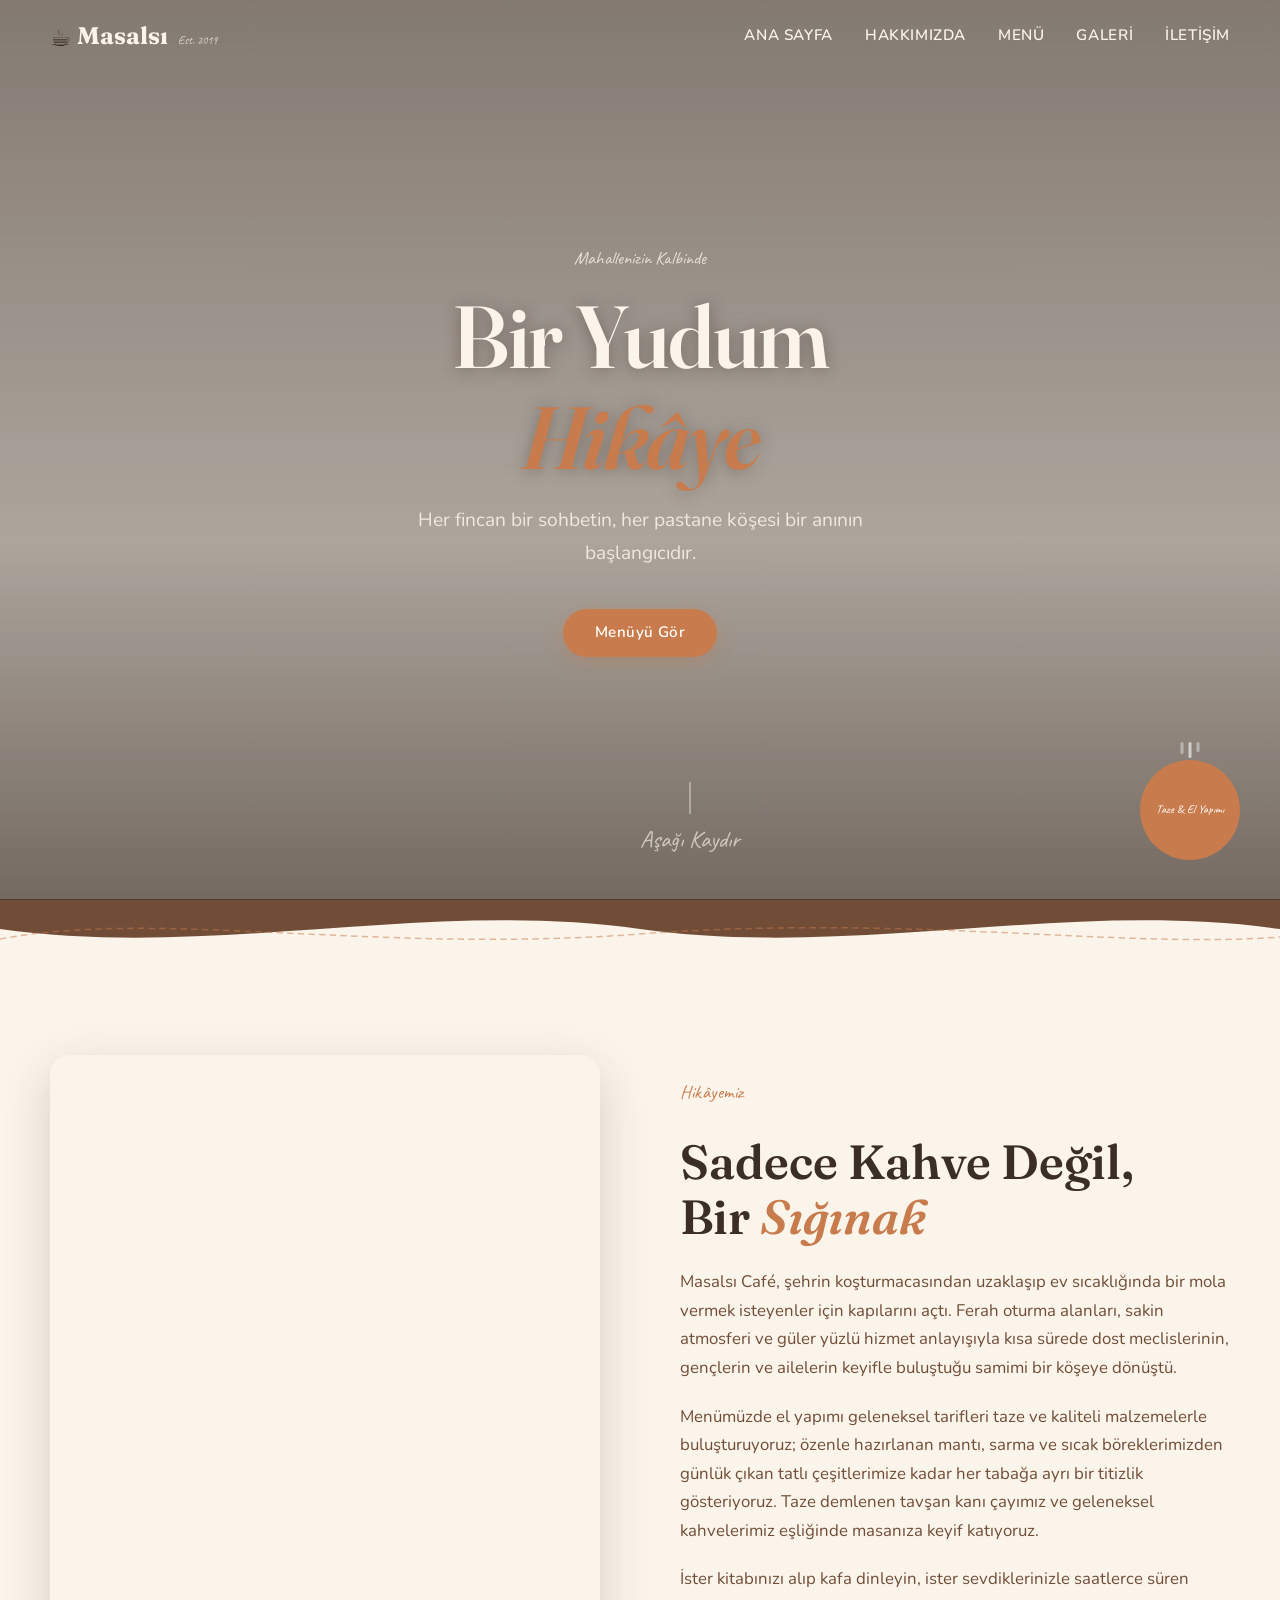
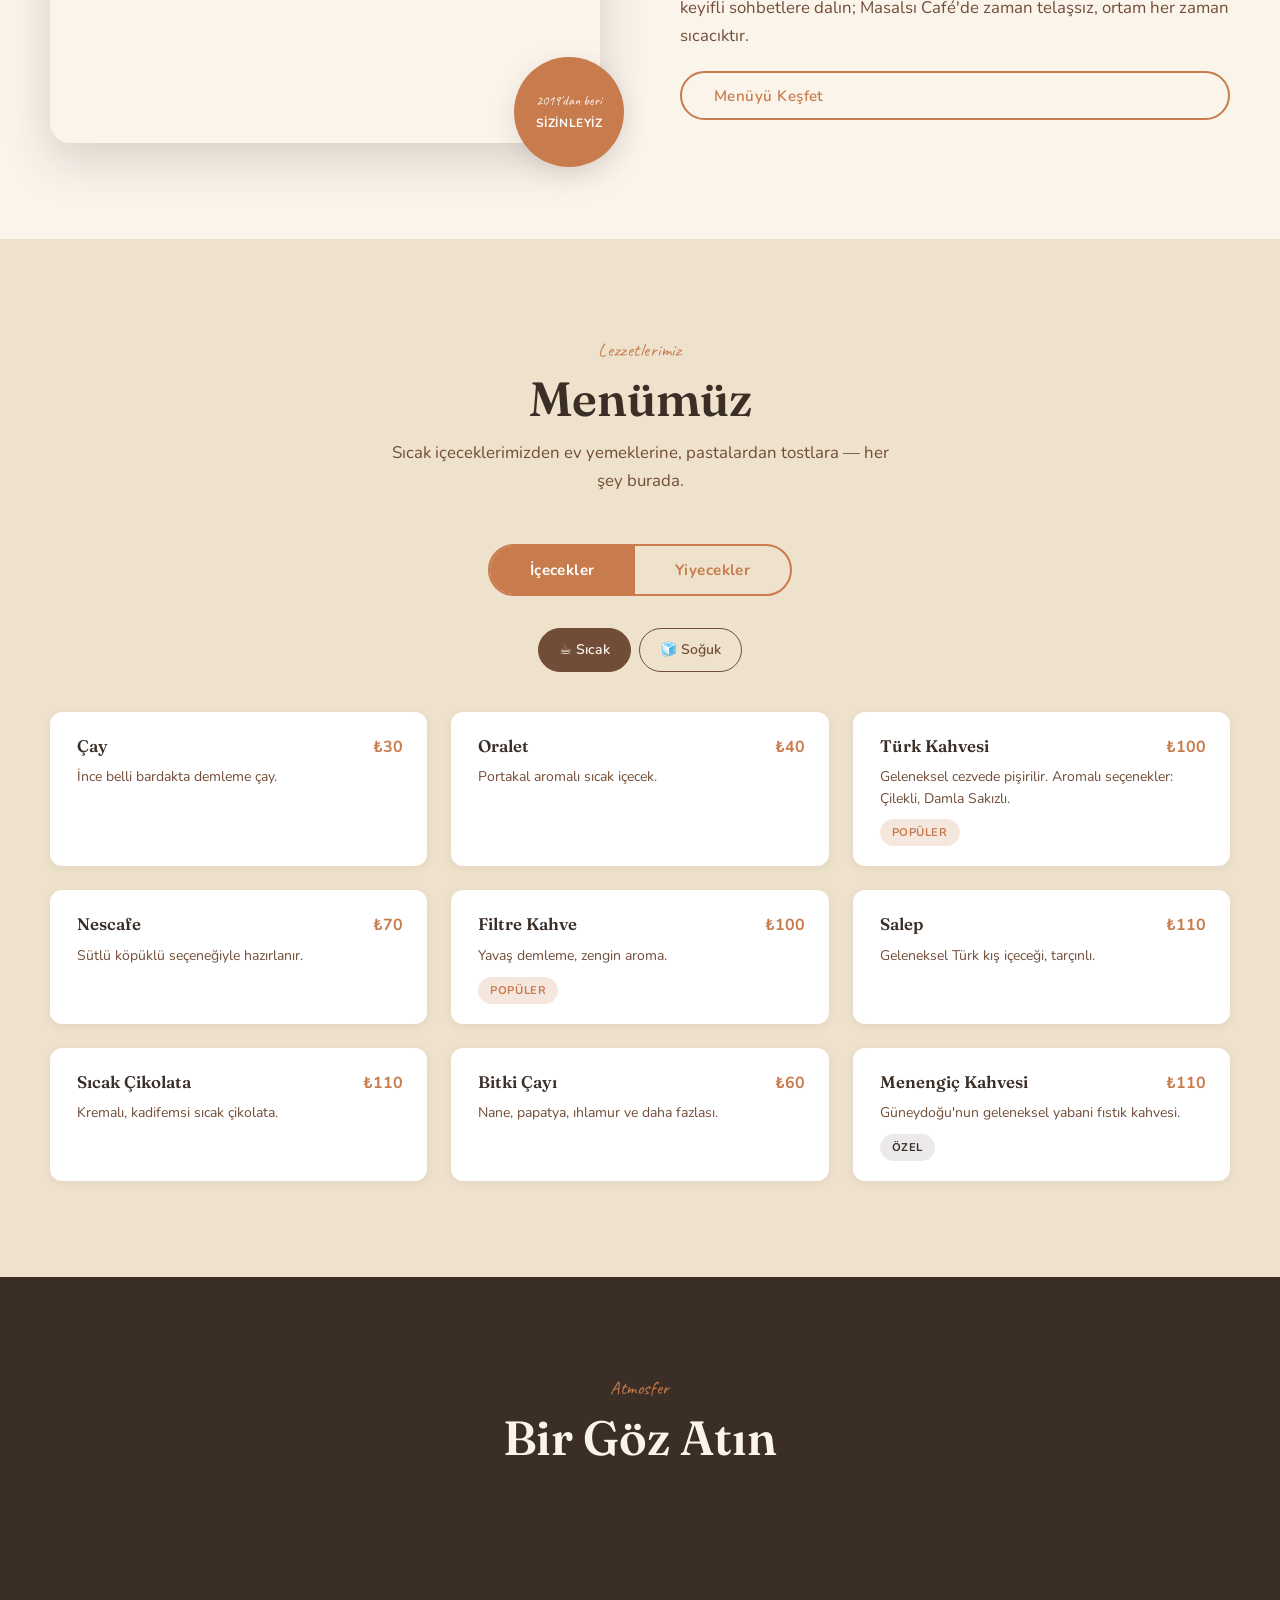
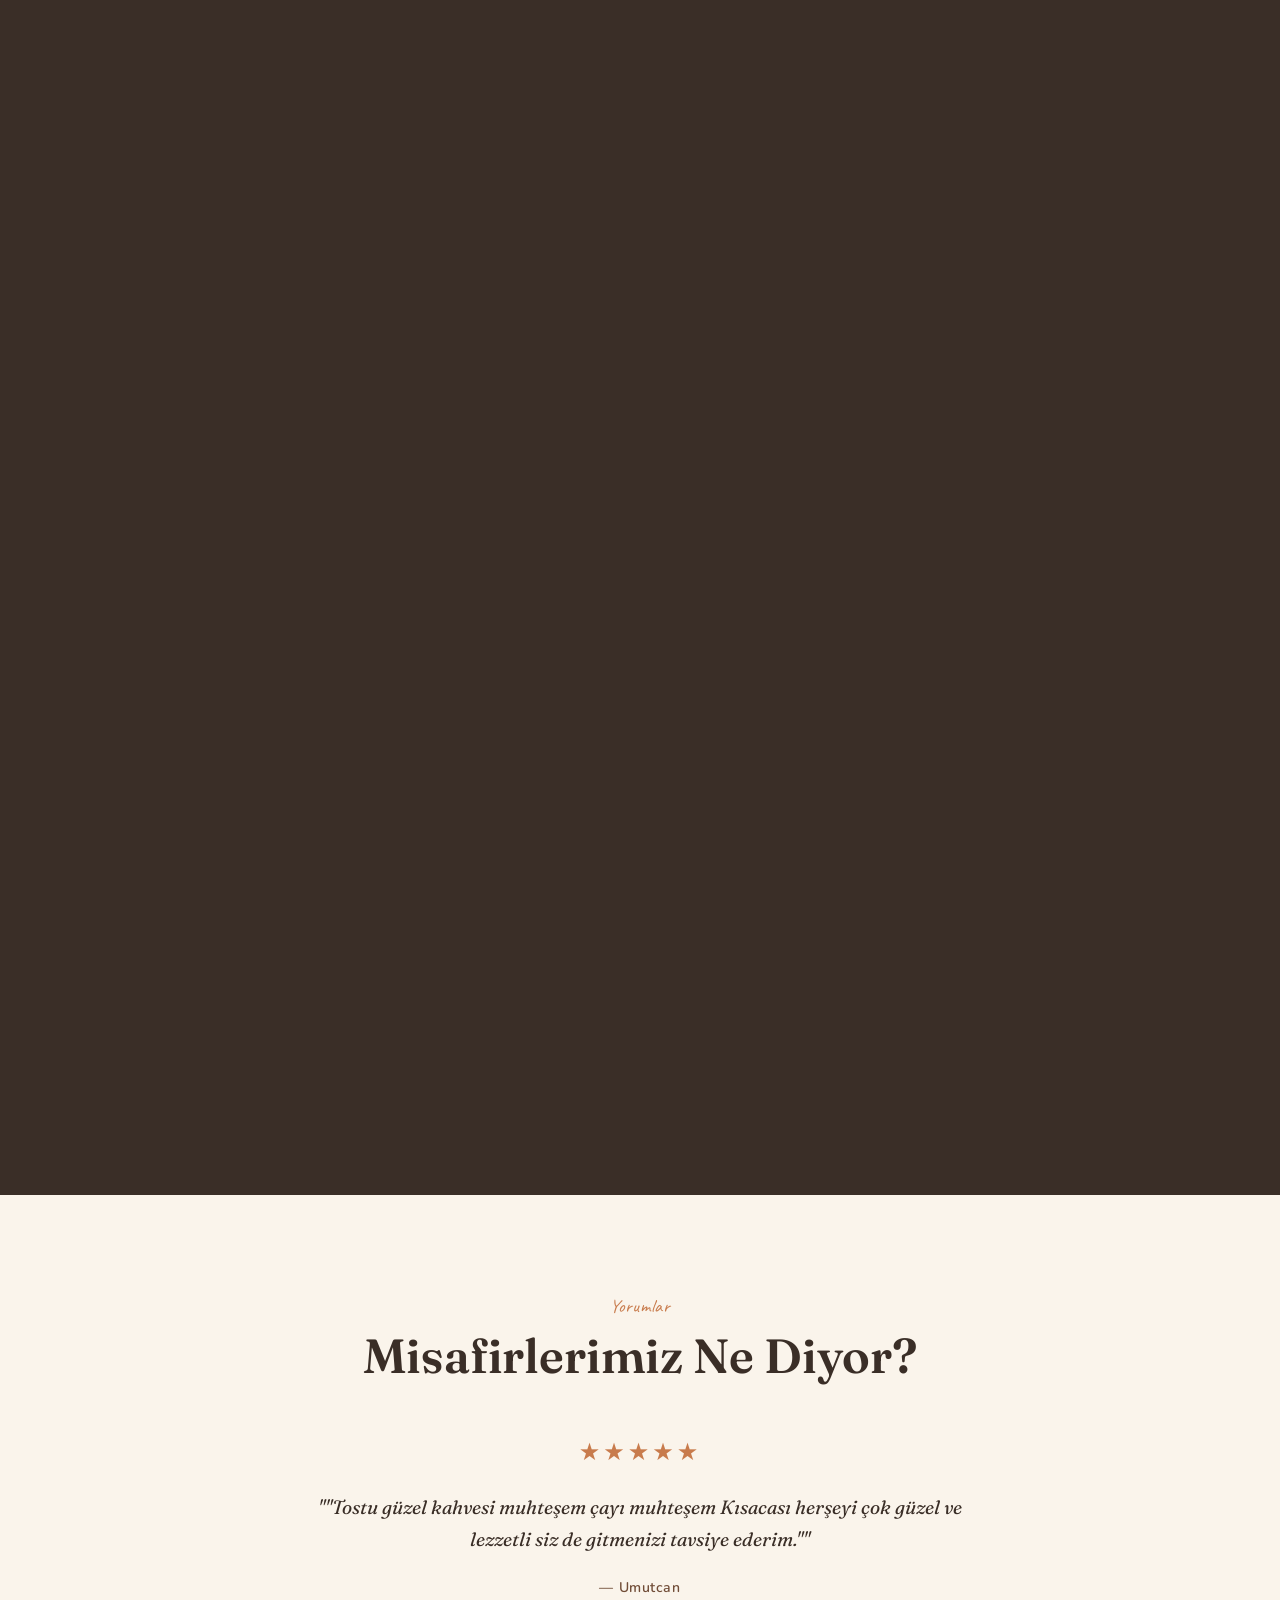
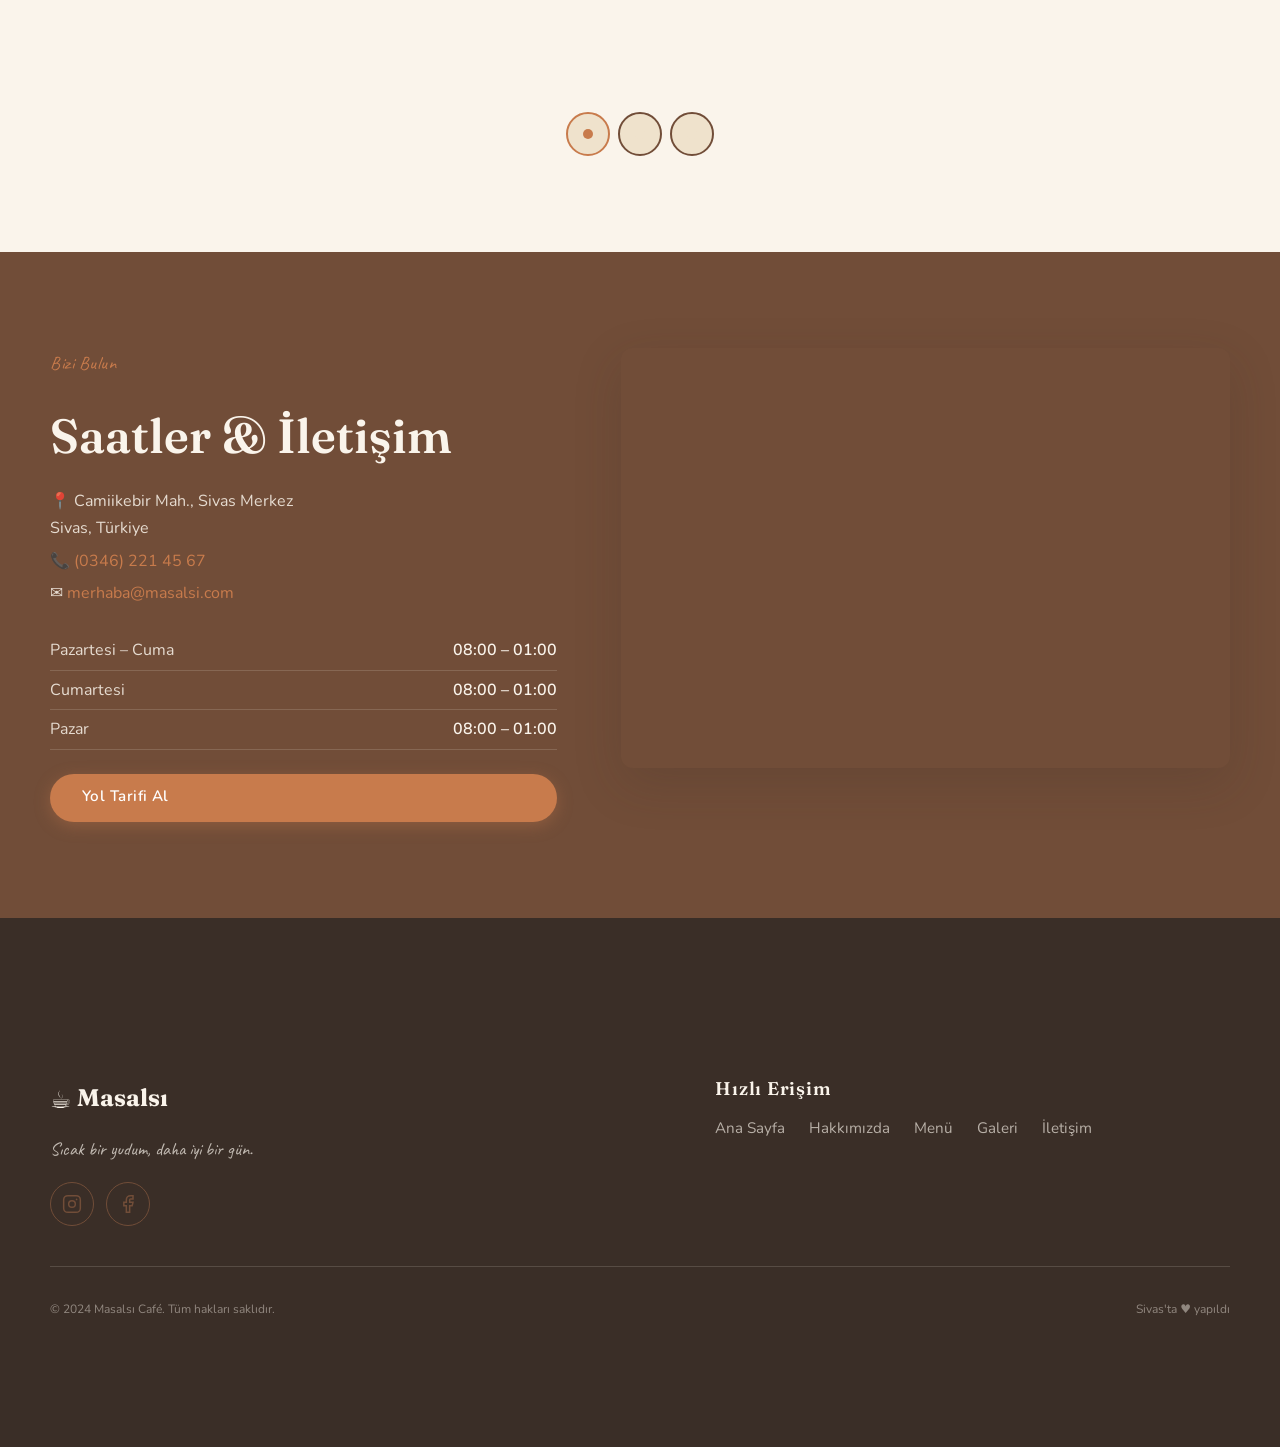
==== commit b1d1689f: "Hakkımızda edited" ====
--- a/index.html
+++ b/index.html
@@ -49,8 +49,8 @@
       <li><a href="#contact">İletişim</a></li>
     </ul>
     <div class="drawer-socials">
-      <a href="#" aria-label="Instagram">&#9711; Instagram</a>
-      <a href="#" aria-label="Facebook">&#9711; Facebook</a>
+      <a href="https://www.instagram.com/masalsi_cafe/" target="_blank" rel="noopener noreferrer" aria-label="Instagram">&#9711; Instagram</a>
+      <a href="https://www.facebook.com/p/Masals%C4%B1-Cafe-100088958484685/" target="_blank" rel="noopener noreferrer" aria-label="Facebook">&#9711; Facebook</a>
     </div>
   </div>
   <div class="drawer-overlay" id="drawer-overlay"></div>
@@ -99,9 +99,9 @@
           <div class="about-text reveal">
             <span class="section-eyebrow">Hikâyemiz</span>
             <h2>Sadece Kahve Değil,<br />Bir <em>Sığınak</em></h2>
-            <p>Masalsı Café, 2019 yılında iki kahve tutkununun "evden dışarıda, dışarıdan daha ev gibi bir yer" hayaliyle kapılarını açtı. Sivas'ın köklü tarihi dokusu ve samimi mahalle kültürünün kalbinde kurulan bu sıcak köşe, kısa sürede şehrin vazgeçilmez buluşma noktasına dönüştü.</p>
-            <p>Kullandığımız kahve çekirdekleri, Etiyopya ve Kolombiya'daki küçük aile çiftliklerinden, yavaş kavurma yöntemiyle özenle hazırlanır. El açması mantımız, taze böreklerimiz ve her sabah fırından çıkan el yapımı pastalarımızın kokusu sizi kapıdan girmeden karşılar.</p>
-            <p>Burada bir laptop açabilir, kitap okuyabilir ya da sevdiklerinizle sıcacık bir çay eşliğinde sohbet edebilirsiniz. Masalsı'da zaman farklı akar.</p>
+            <p>Masalsı Café, şehrin koşturmacasından uzaklaşıp ev sıcaklığında bir mola vermek isteyenler için kapılarını açtı. Ferah oturma alanları, sakin atmosferi ve güler yüzlü hizmet anlayışıyla kısa sürede dost meclislerinin, gençlerin ve ailelerin keyifle buluştuğu samimi bir köşeye dönüştü.</p>
+            <p>Menümüzde el yapımı geleneksel tarifleri taze ve kaliteli malzemelerle buluşturuyoruz; özenle hazırlanan mantı, sarma ve sıcak böreklerimizden günlük çıkan tatlı çeşitlerimize kadar her tabağa ayrı bir titizlik gösteriyoruz. Taze demlenen tavşan kanı çayımız ve geleneksel kahvelerimiz eşliğinde masanıza keyif katıyoruz.</p>
+            <p>İster kitabınızı alıp kafa dinleyin, ister sevdiklerinizle saatlerce süren keyifli sohbetlere dalın; Masalsı Café'de zaman telaşsız, ortam her zaman sıcacıktır.</p>
             <a href="#menu" class="btn btn-outline">Menüyü Keşfet</a>
           </div>
         </div>
@@ -860,10 +860,10 @@
           </a>
           <p class="footer-tagline">Sıcak bir yudum, daha iyi bir gün.</p>
           <div class="social-icons">
-            <a href="#" aria-label="Instagram" class="social-icon">
+            <a href="https://www.instagram.com/masalsi_cafe/" target="_blank" rel="noopener noreferrer" aria-label="Instagram" class="social-icon">
               <svg width="20" height="20" fill="none" stroke="currentColor" stroke-width="1.8" viewBox="0 0 24 24" aria-hidden="true"><rect x="2" y="2" width="20" height="20" rx="5" ry="5"/><circle cx="12" cy="12" r="4"/><circle cx="17.5" cy="6.5" r="1" fill="currentColor" stroke="none"/></svg>
             </a>
-            <a href="#" aria-label="Facebook" class="social-icon">
+            <a href="https://www.facebook.com/p/Masals%C4%B1-Cafe-100088958484685/" target="_blank" rel="noopener noreferrer" aria-label="Facebook" class="social-icon">
               <svg width="20" height="20" fill="none" stroke="currentColor" stroke-width="1.8" viewBox="0 0 24 24" aria-hidden="true"><path d="M18 2h-3a5 5 0 0 0-5 5v3H7v4h3v8h4v-8h3l1-4h-4V7a1 1 0 0 1 1-1h3z"/></svg>
             </a>
           </div>
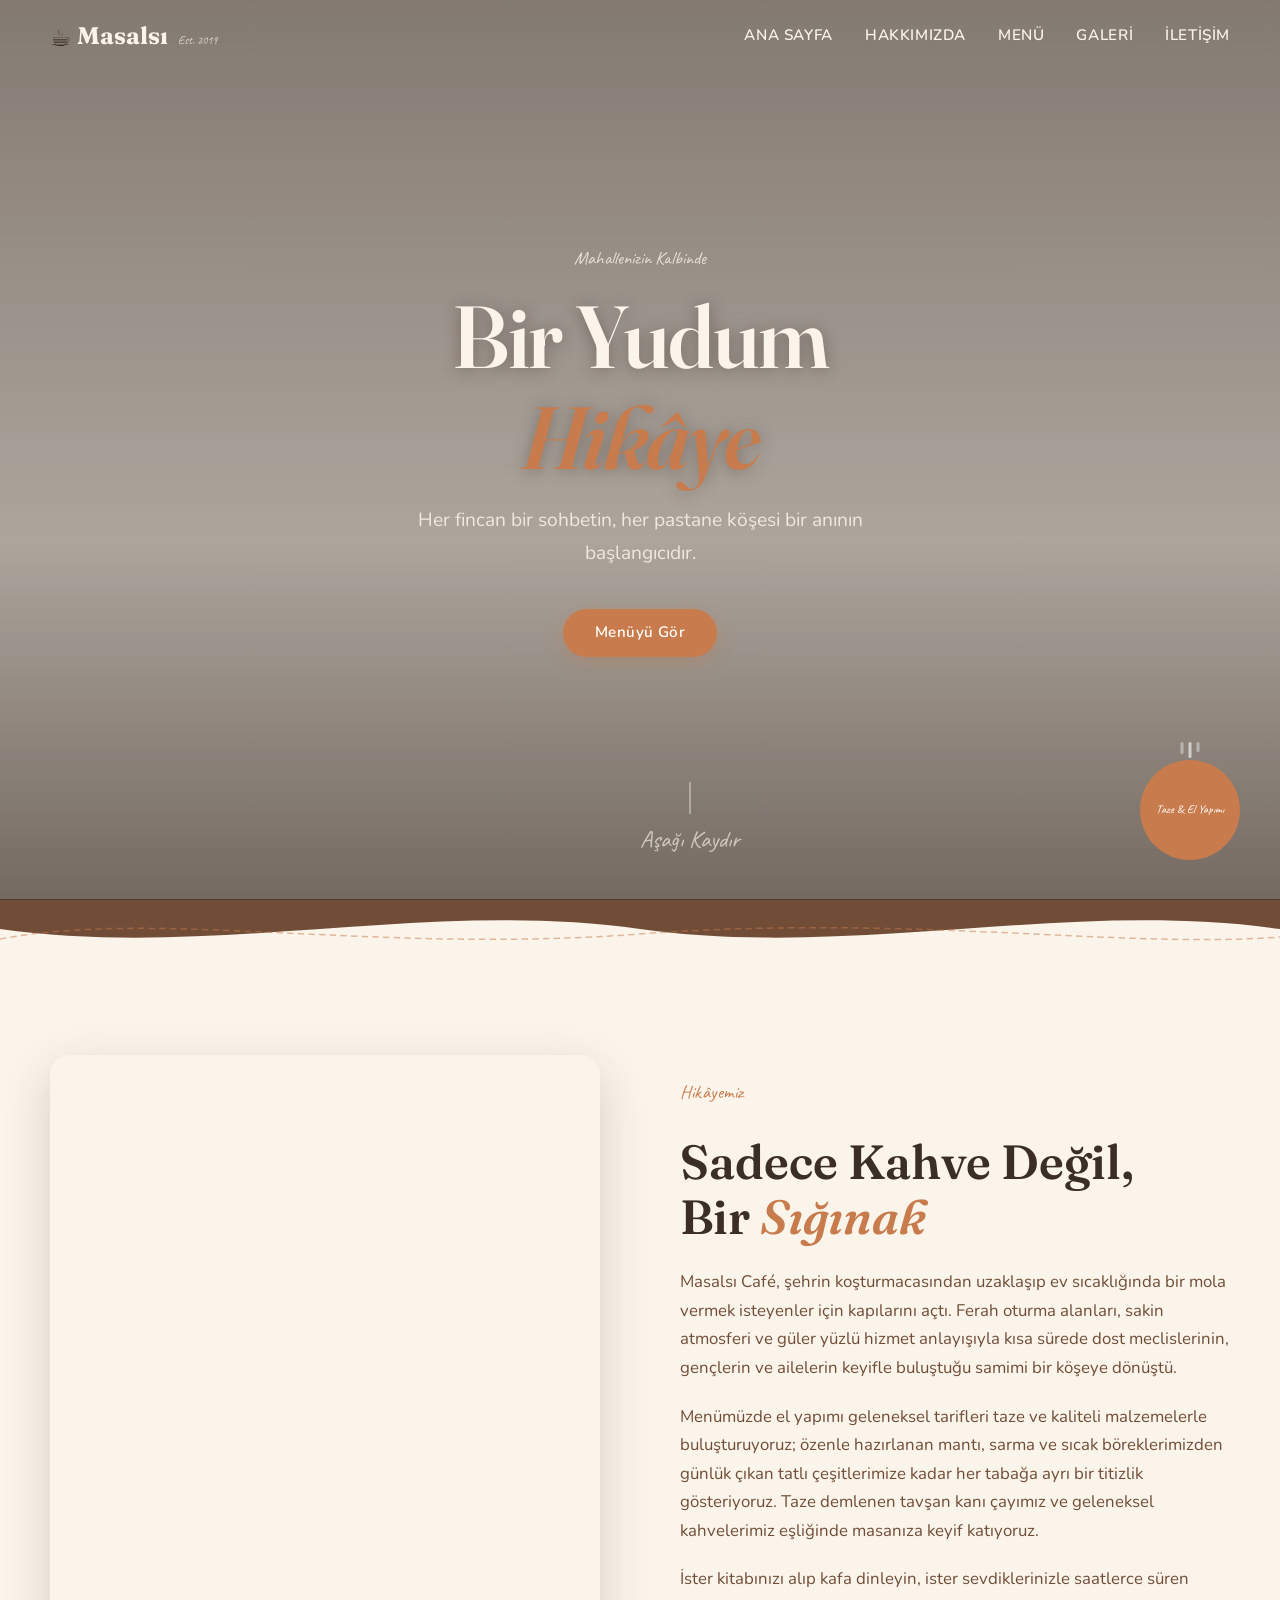
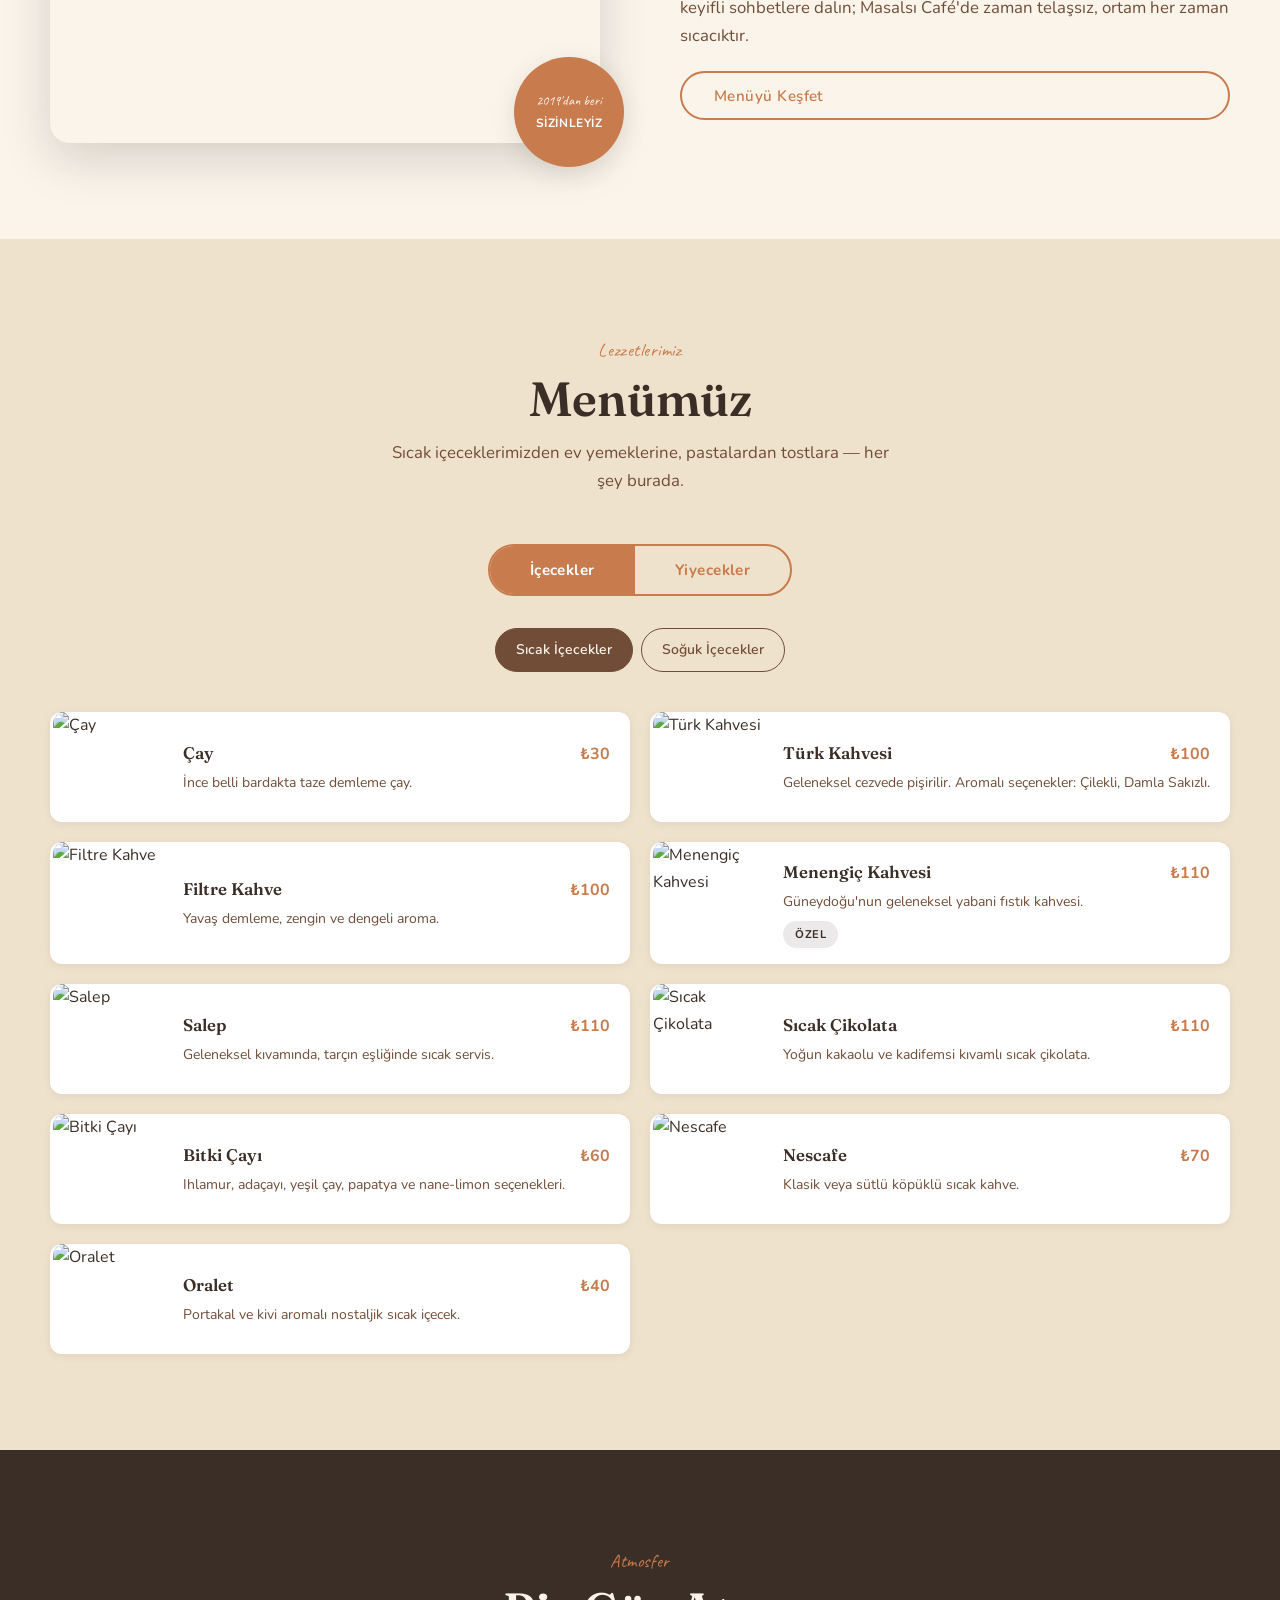
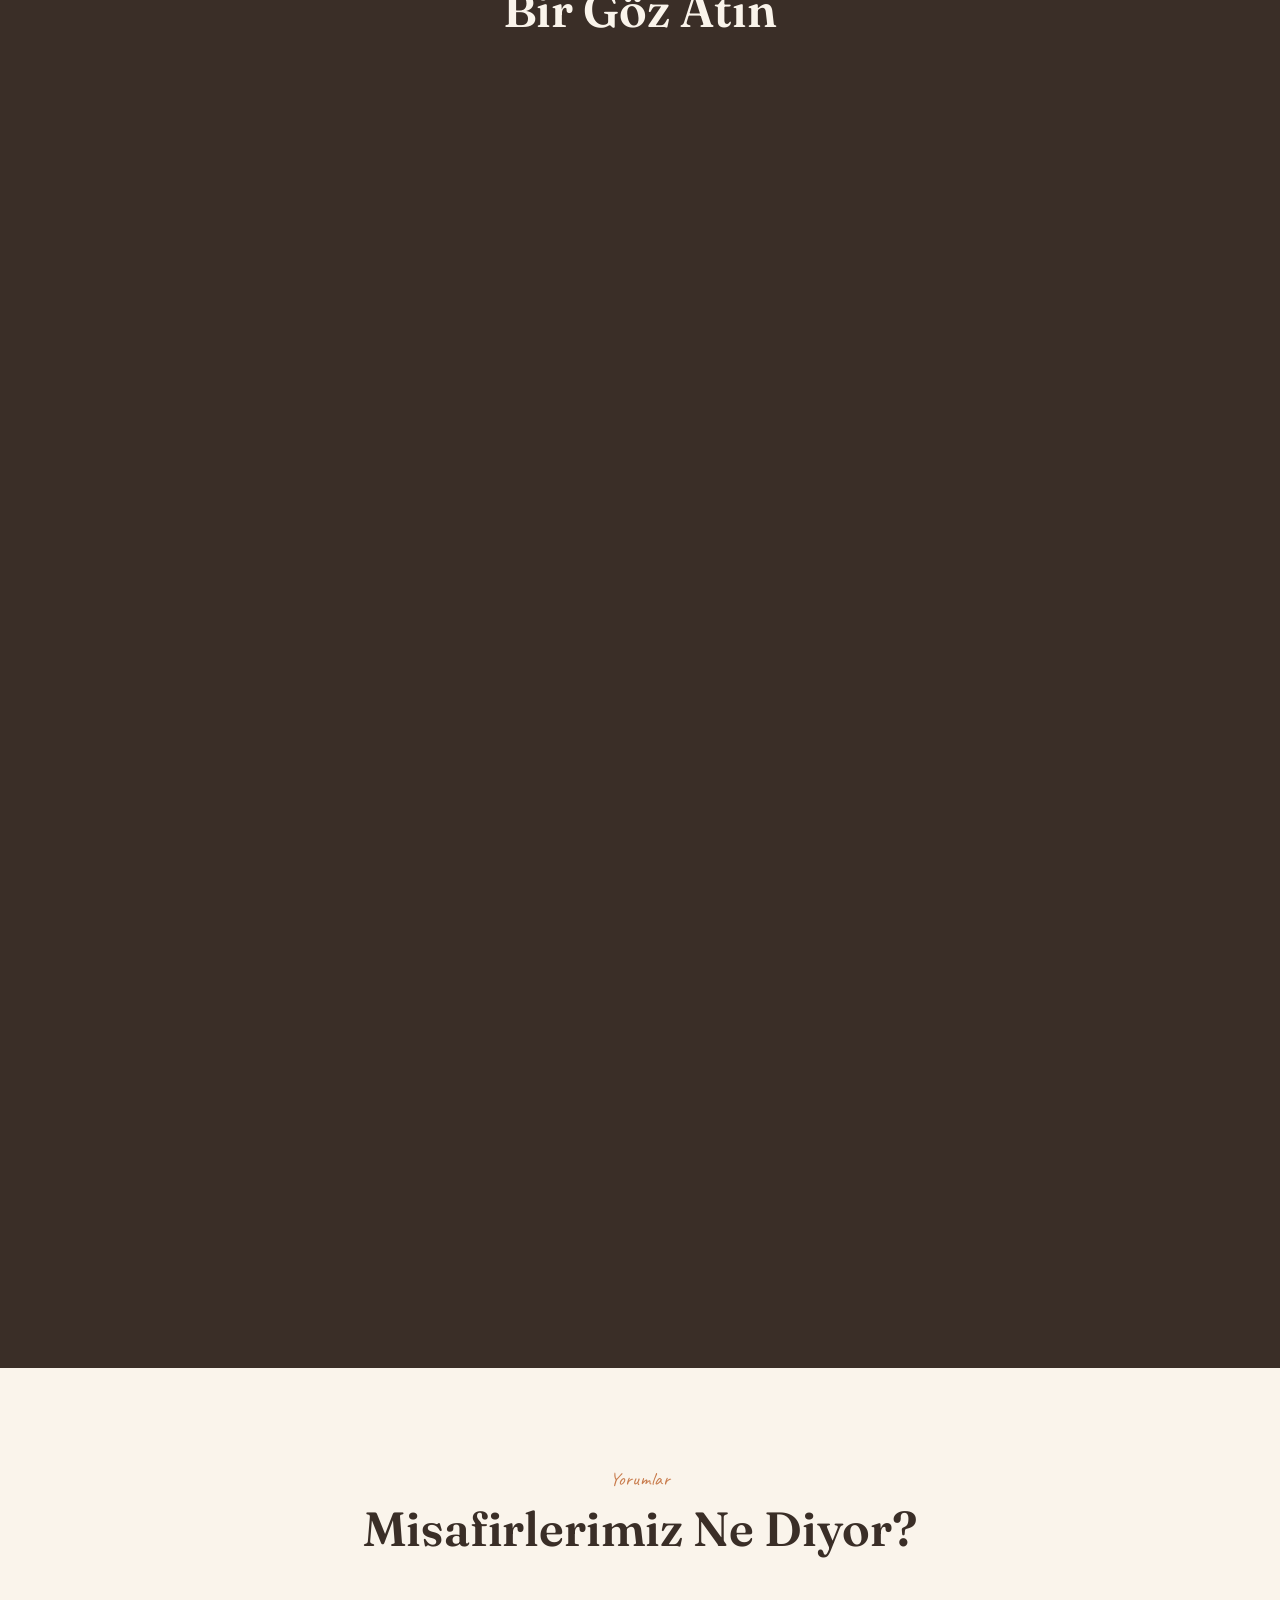
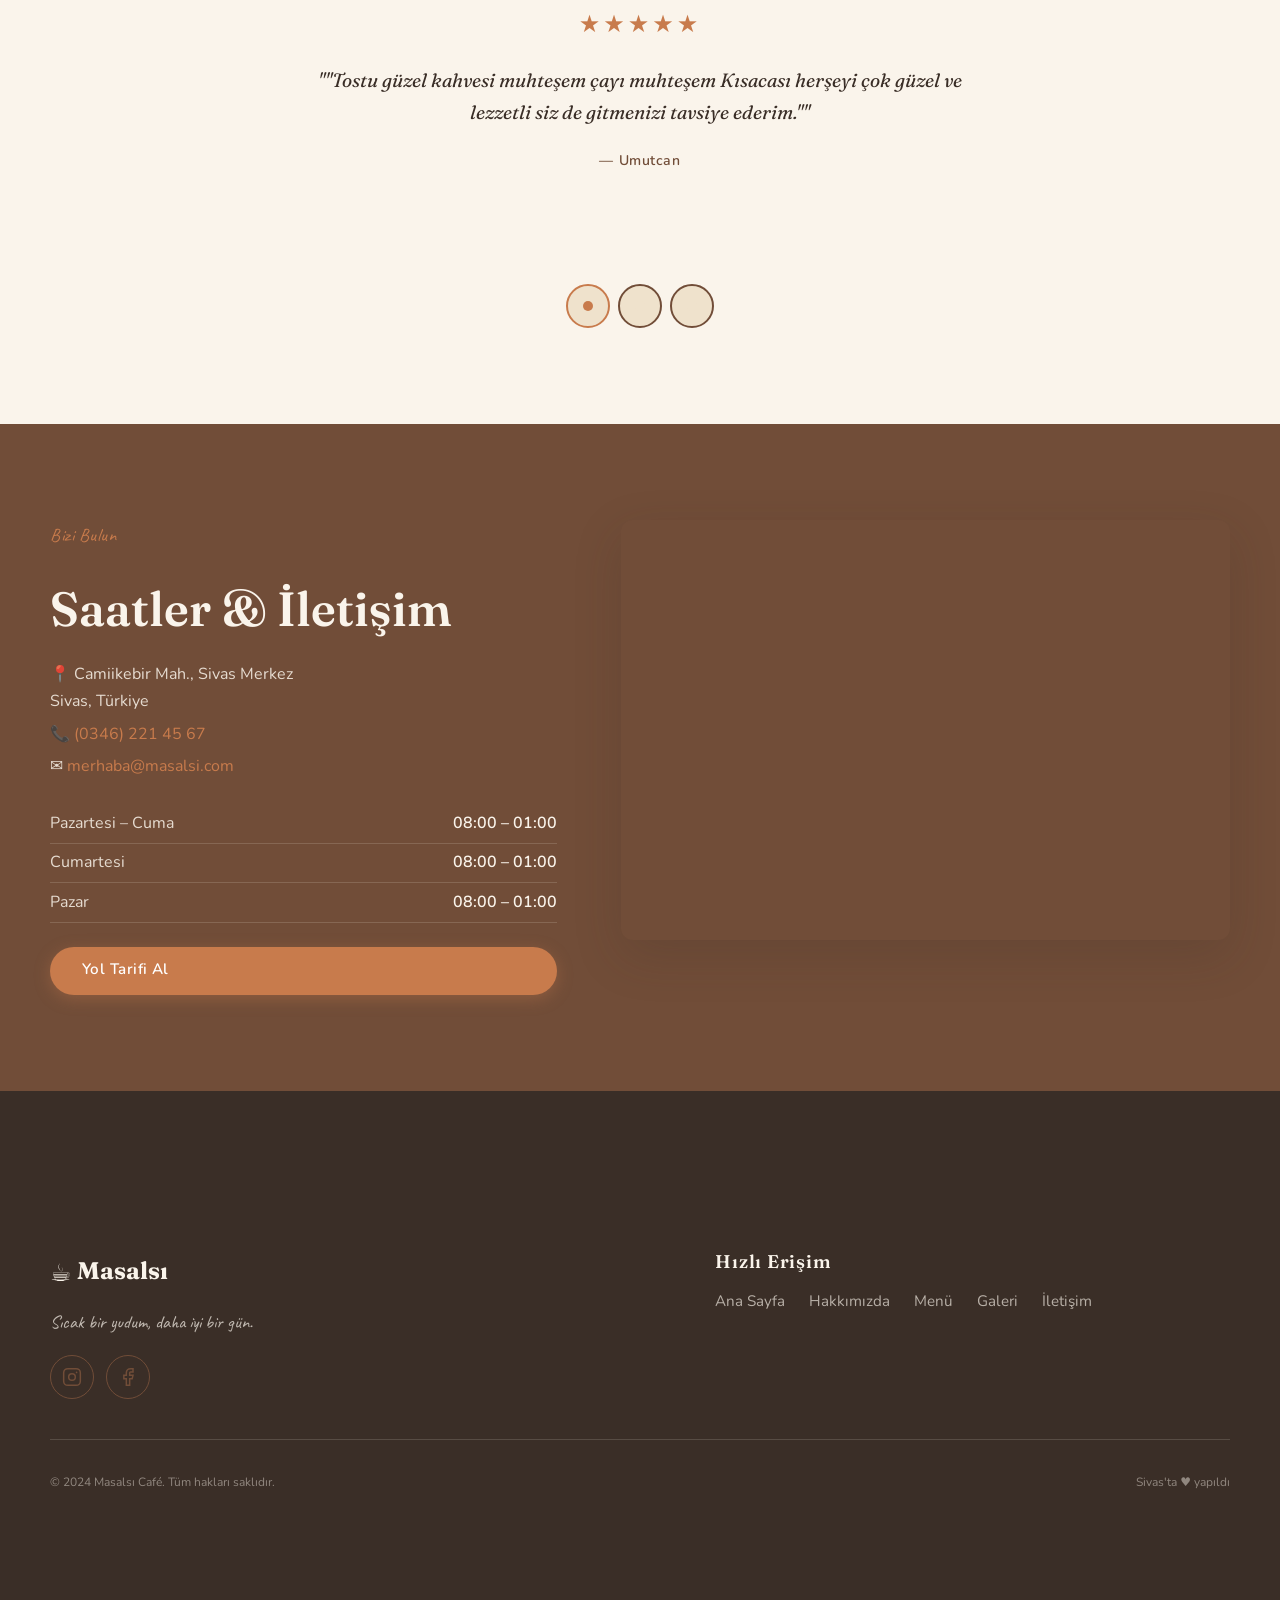
==== commit da1b9b3f: "Fixed menu" ====
--- a/index.html
+++ b/index.html
@@ -126,214 +126,231 @@
         <!-- ── DRINKS PANEL ── -->
         <div class="tab-panel active" id="panel-drinks" role="tabpanel" aria-labelledby="tab-drinks">
           <div class="sub-tabs" role="tablist" aria-label="İçecek Alt Kategorileri">
-            <button class="sub-tab active" data-sub="sicak">☕ Sıcak</button>
-            <button class="sub-tab" data-sub="soguk">🧊 Soğuk</button>
+            <button class="sub-tab active" data-sub="sicak">Sıcak İçecekler</button>
+            <button class="sub-tab" data-sub="soguk">Soğuk İçecekler</button>
           </div>
 
           <div class="menu-grid">
             <!-- SICAK İÇECEKLER -->
             <div class="menu-card reveal" data-category="sicak">
+              <img class="menu-card-thumb" src="https://images.unsplash.com/photo-1576092768241-dec231879fc3?w=200&auto=format&fit=crop&q=80" alt="Çay" loading="lazy" />
               <div class="menu-card-body">
                 <div class="menu-card-top">
                   <span class="item-name">Çay</span>
                   <span class="item-price">₺30</span>
                 </div>
-                <p class="item-desc">İnce belli bardakta demleme çay.</p>
+                <p class="item-desc">İnce belli bardakta taze demleme çay.</p>
               </div>
             </div>
 
             <div class="menu-card reveal" data-category="sicak">
+              <img class="menu-card-thumb" src="https://images.unsplash.com/photo-1514432324607-a09d9b4aefdd?w=200&auto=format&fit=crop&q=80" alt="Türk Kahvesi" loading="lazy" />
+              <div class="menu-card-body">
+                <div class="menu-card-top">
+                  <span class="item-name">Türk Kahvesi</span>
+                  <span class="item-price">₺100</span>
+                </div>
+                <p class="item-desc">Geleneksel cezvede pişirilir. Aromalı seçenekler: Çilekli, Damla Sakızlı.</p>
+              </div>
+            </div>
+
+            <div class="menu-card reveal" data-category="sicak">
+              <img class="menu-card-thumb" src="https://images.unsplash.com/photo-1517256064527-09c73fc73e38?w=200&auto=format&fit=crop&q=80" alt="Filtre Kahve" loading="lazy" />
+              <div class="menu-card-body">
+                <div class="menu-card-top">
+                  <span class="item-name">Filtre Kahve</span>
+                  <span class="item-price">₺100</span>
+                </div>
+                <p class="item-desc">Yavaş demleme, zengin ve dengeli aroma.</p>
+              </div>
+            </div>
+
+            <div class="menu-card reveal" data-category="sicak">
+              <img class="menu-card-thumb" src="https://images.unsplash.com/photo-1610889556528-9a770e32644f?w=200&auto=format&fit=crop&q=80" alt="Menengiç Kahvesi" loading="lazy" />
+              <div class="menu-card-body">
+                <div class="menu-card-top">
+                  <span class="item-name">Menengiç Kahvesi</span>
+                  <span class="item-price">₺110</span>
+                </div>
+                <p class="item-desc">Güneydoğu'nun geleneksel yabani fıstık kahvesi.</p>
+                <div class="item-tags"><span class="tag tag-new">Özel</span></div>
+              </div>
+            </div>
+
+            <div class="menu-card reveal" data-category="sicak">
+              <img class="menu-card-thumb" src="https://images.unsplash.com/photo-1544787219-7f47ccb76574?w=200&auto=format&fit=crop&q=80" alt="Salep" loading="lazy" />
+              <div class="menu-card-body">
+                <div class="menu-card-top">
+                  <span class="item-name">Salep</span>
+                  <span class="item-price">₺110</span>
+                </div>
+                <p class="item-desc">Geleneksel kıvamında, tarçın eşliğinde sıcak servis.</p>
+              </div>
+            </div>
+
+            <div class="menu-card reveal" data-category="sicak">
+              <img class="menu-card-thumb" src="https://images.unsplash.com/photo-1542990253-0d0f5be5f0ed?w=200&auto=format&fit=crop&q=80" alt="Sıcak Çikolata" loading="lazy" />
+              <div class="menu-card-body">
+                <div class="menu-card-top">
+                  <span class="item-name">Sıcak Çikolata</span>
+                  <span class="item-price">₺110</span>
+                </div>
+                <p class="item-desc">Yoğun kakaolu ve kadifemsi kıvamlı sıcak çikolata.</p>
+              </div>
+            </div>
+
+            <div class="menu-card reveal" data-category="sicak">
+              <img class="menu-card-thumb" src="https://images.unsplash.com/photo-1597481499750-3e6b22637e12?w=200&auto=format&fit=crop&q=80" alt="Bitki Çayı" loading="lazy" />
+              <div class="menu-card-body">
+                <div class="menu-card-top">
+                  <span class="item-name">Bitki Çayı</span>
+                  <span class="item-price">₺60</span>
+                </div>
+                <p class="item-desc">Ihlamur, adaçayı, yeşil çay, papatya ve nane-limon seçenekleri.</p>
+              </div>
+            </div>
+
+            <div class="menu-card reveal" data-category="sicak">
+              <img class="menu-card-thumb" src="https://images.unsplash.com/photo-1541167760496-1628856ab772?w=200&auto=format&fit=crop&q=80" alt="Nescafe" loading="lazy" />
+              <div class="menu-card-body">
+                <div class="menu-card-top">
+                  <span class="item-name">Nescafe</span>
+                  <span class="item-price">₺70</span>
+                </div>
+                <p class="item-desc">Klasik veya sütlü köpüklü sıcak kahve.</p>
+              </div>
+            </div>
+
+            <div class="menu-card reveal" data-category="sicak">
+              <img class="menu-card-thumb" src="https://images.unsplash.com/photo-1613478223719-2ab802602423?w=200&auto=format&fit=crop&q=80" alt="Oralet" loading="lazy" />
               <div class="menu-card-body">
                 <div class="menu-card-top">
                   <span class="item-name">Oralet</span>
                   <span class="item-price">₺40</span>
                 </div>
-                <p class="item-desc">Portakal aromalı sıcak içecek.</p>
-              </div>
-            </div>
-
-            <div class="menu-card reveal" data-category="sicak">
-              <div class="menu-card-body">
-                <div class="menu-card-top">
-                  <span class="item-name">Türk Kahvesi</span>
-                  <span class="item-price">₺100</span>
-                </div>
-                <p class="item-desc">Geleneksel cezvede pişirilir. Aromalı seçenekler: Çilekli, Damla Sakızlı.</p>
-                <div class="item-tags"><span class="tag tag-popular">Popüler</span></div>
-              </div>
-            </div>
-
-            <div class="menu-card reveal" data-category="sicak">
-              <div class="menu-card-body">
-                <div class="menu-card-top">
-                  <span class="item-name">Nescafe</span>
+                <p class="item-desc">Portakal ve kivi aromalı nostaljik sıcak içecek.</p>
+              </div>
+            </div>
+
+            <!-- SOĞUK İÇECEKLER -->
+            <div class="menu-card reveal" data-category="soguk" style="display:none">
+              <img class="menu-card-thumb" src="https://images.unsplash.com/photo-1523371067569-533036427387?w=200&auto=format&fit=crop&q=80" alt="Limonata" loading="lazy" />
+              <div class="menu-card-body">
+                <div class="menu-card-top">
+                  <span class="item-name">Limonata</span>
+                  <span class="item-price">₺120</span>
+                </div>
+                <p class="item-desc">Taze sıkılmış limon ve taze nane ile ev yapımı lezzet.</p>
+              </div>
+            </div>
+
+            <div class="menu-card reveal" data-category="soguk" style="display:none">
+              <img class="menu-card-thumb" src="https://images.unsplash.com/photo-1551024709-8f23befc6f87?w=200&auto=format&fit=crop&q=80" alt="Churchill" loading="lazy" />
+              <div class="menu-card-body">
+                <div class="menu-card-top">
+                  <span class="item-name">Churchill</span>
+                  <span class="item-price">₺110</span>
+                </div>
+                <p class="item-desc">Maden suyu, taze limon suyu ve özel tuz dengesiyle.</p>
+              </div>
+            </div>
+
+            <div class="menu-card reveal" data-category="soguk" style="display:none">
+              <img class="menu-card-thumb" src="https://images.unsplash.com/photo-1622483767028-3f66f32aef97?w=200&auto=format&fit=crop&q=80" alt="Kutu İçecekler" loading="lazy" />
+              <div class="menu-card-body">
+                <div class="menu-card-top">
+                  <span class="item-name">Pepsi / Yedigün / Ice Tea</span>
                   <span class="item-price">₺70</span>
                 </div>
-                <p class="item-desc">Sütlü köpüklü seçeneğiyle hazırlanır.</p>
-              </div>
-            </div>
-
-            <div class="menu-card reveal" data-category="sicak">
-              <div class="menu-card-body">
-                <div class="menu-card-top">
-                  <span class="item-name">Filtre Kahve</span>
-                  <span class="item-price">₺100</span>
-                </div>
-                <p class="item-desc">Yavaş demleme, zengin aroma.</p>
-                <div class="item-tags"><span class="tag tag-popular">Popüler</span></div>
-              </div>
-            </div>
-
-            <div class="menu-card reveal" data-category="sicak">
-              <div class="menu-card-body">
-                <div class="menu-card-top">
-                  <span class="item-name">Salep</span>
-                  <span class="item-price">₺110</span>
-                </div>
-                <p class="item-desc">Geleneksel Türk kış içeceği, tarçınlı.</p>
-              </div>
-            </div>
-
-            <div class="menu-card reveal" data-category="sicak">
-              <div class="menu-card-body">
-                <div class="menu-card-top">
-                  <span class="item-name">Sıcak Çikolata</span>
-                  <span class="item-price">₺110</span>
-                </div>
-                <p class="item-desc">Kremalı, kadifemsi sıcak çikolata.</p>
-              </div>
-            </div>
-
-            <div class="menu-card reveal" data-category="sicak">
-              <div class="menu-card-body">
-                <div class="menu-card-top">
-                  <span class="item-name">Bitki Çayı</span>
-                  <span class="item-price">₺60</span>
-                </div>
-                <p class="item-desc">Nane, papatya, ıhlamur ve daha fazlası.</p>
-              </div>
-            </div>
-
-            <div class="menu-card reveal" data-category="sicak">
-              <div class="menu-card-body">
-                <div class="menu-card-top">
-                  <span class="item-name">Menengiç Kahvesi</span>
-                  <span class="item-price">₺110</span>
-                </div>
-                <p class="item-desc">Güneydoğu'nun geleneksel yabani fıstık kahvesi.</p>
-                <div class="item-tags"><span class="tag tag-new">Özel</span></div>
-              </div>
-            </div>
-
-            <!-- SOĞUK İÇECEKLER -->
-            <div class="menu-card reveal" data-category="soguk" style="display:none">
-              <div class="menu-card-body">
-                <div class="menu-card-top">
-                  <span class="item-name">Pepsi / Yedigün / Ice Tea</span>
-                  <span class="item-price">₺920</span>
-                </div>
-                <p class="item-desc">Seçtiğiniz kutu içecek ile serinleyin.</p>
-              </div>
-            </div>
-
-            <div class="menu-card reveal" data-category="soguk" style="display:none">
+                <p class="item-desc">Soğuk servis edilen kutu meşrubat çeşitleri.</p>
+              </div>
+            </div>
+
+            <div class="menu-card reveal" data-category="soguk" style="display:none">
+              <img class="menu-card-thumb" src="https://images.unsplash.com/photo-1527661591475-527312dd65f5?w=200&auto=format&fit=crop&q=80" alt="Şişe Gazoz" loading="lazy" />
               <div class="menu-card-body">
                 <div class="menu-card-top">
                   <span class="item-name">Şişe Gazoz</span>
                   <span class="item-price">₺60</span>
                 </div>
-                <p class="item-desc">Klasik cam şişe gazoz.</p>
-              </div>
-            </div>
-
-            <div class="menu-card reveal" data-category="soguk" style="display:none">
+                <p class="item-desc">Klasik cam şişe ferahlatıcı gazoz.</p>
+              </div>
+            </div>
+
+            <div class="menu-card reveal" data-category="soguk" style="display:none">
+              <img class="menu-card-thumb" src="https://images.unsplash.com/photo-1550583724-b2692b85b150?w=200&auto=format&fit=crop&q=80" alt="Ayran" loading="lazy" />
+              <div class="menu-card-body">
+                <div class="menu-card-top">
+                  <span class="item-name">Ayran</span>
+                  <span class="item-price">₺60</span>
+                </div>
+                <p class="item-desc">Geleneksel soğuk ve ferahlatıcı yoğurt içeceği.</p>
+              </div>
+            </div>
+
+            <div class="menu-card reveal" data-category="soguk" style="display:none">
+              <img class="menu-card-thumb" src="https://images.unsplash.com/photo-1559839914-17aae19cec71?w=200&auto=format&fit=crop&q=80" alt="Sade Soda" loading="lazy" />
               <div class="menu-card-body">
                 <div class="menu-card-top">
                   <span class="item-name">Sade Soda</span>
                   <span class="item-price">₺40</span>
                 </div>
-                <p class="item-desc">Serin ve ferahlatıcı maden suyu.</p>
-              </div>
-            </div>
-
-            <div class="menu-card reveal" data-category="soguk" style="display:none">
+                <p class="item-desc">Doğal mineralli soğuk maden suyu.</p>
+              </div>
+            </div>
+
+            <div class="menu-card reveal" data-category="soguk" style="display:none">
+              <img class="menu-card-thumb" src="https://images.unsplash.com/photo-1513558161293-cdaf765ed2fd?w=200&auto=format&fit=crop&q=80" alt="Meyveli Soda" loading="lazy" />
               <div class="menu-card-body">
                 <div class="menu-card-top">
                   <span class="item-name">Meyveli Soda</span>
                   <span class="item-price">₺50</span>
                 </div>
-                <p class="item-desc">Meyve aromalı soda seçenekleri.</p>
-              </div>
-            </div>
-
-            <div class="menu-card reveal" data-category="soguk" style="display:none">
-              <div class="menu-card-body">
-                <div class="menu-card-top">
-                  <span class="item-name">Churchill</span>
-                  <span class="item-price">₺110</span>
-                </div>
-                <p class="item-desc">Özel enerji içeceği.</p>
-              </div>
-            </div>
-
-            <div class="menu-card reveal" data-category="soguk" style="display:none">
+                <p class="item-desc">Limon, elma ve karpuz-çilek aromalı soda seçenekleri.</p>
+              </div>
+            </div>
+
+            <div class="menu-card reveal" data-category="soguk" style="display:none">
+              <img class="menu-card-thumb" src="https://images.unsplash.com/photo-1622543925917-763c34d1a86e?w=200&auto=format&fit=crop&q=80" alt="Red Bull" loading="lazy" />
+              <div class="menu-card-body">
+                <div class="menu-card-top">
+                  <span class="item-name">Red Bull</span>
+                  <span class="item-price">₺120</span>
+                </div>
+                <p class="item-desc">Orijinal enerji içeceği.</p>
+              </div>
+            </div>
+
+            <div class="menu-card reveal" data-category="soguk" style="display:none">
+              <img class="menu-card-thumb" src="https://images.unsplash.com/photo-1622543925917-763c34d1a86e?w=200&auto=format&fit=crop&q=80" alt="Black Bruin" loading="lazy" />
               <div class="menu-card-body">
                 <div class="menu-card-top">
                   <span class="item-name">Black Bruin</span>
                   <span class="item-price">₺80</span>
                 </div>
-                <p class="item-desc">Soğuk içecek.</p>
-              </div>
-            </div>
-
-            <div class="menu-card reveal" data-category="soguk" style="display:none">
-              <div class="menu-card-body">
-                <div class="menu-card-top">
-                  <span class="item-name">Red Bull</span>
-                  <span class="item-price">₺120</span>
-                </div>
-                <p class="item-desc">Enerji içeceği.</p>
-              </div>
-            </div>
-
-            <div class="menu-card reveal" data-category="soguk" style="display:none">
+                <p class="item-desc">Soğuk enerji içeceği.</p>
+              </div>
+            </div>
+
+            <div class="menu-card reveal" data-category="soguk" style="display:none">
+              <img class="menu-card-thumb" src="https://images.unsplash.com/photo-1613478223719-2ab802602423?w=200&auto=format&fit=crop&q=80" alt="Meyve Suyu" loading="lazy" />
               <div class="menu-card-body">
                 <div class="menu-card-top">
                   <span class="item-name">Meyve Suyu</span>
                   <span class="item-price">₺70</span>
                 </div>
-                <p class="item-desc">Taze sıkılmış veya meyve suyu.</p>
-              </div>
-            </div>
-
-            <div class="menu-card reveal" data-category="soguk" style="display:none">
-              <div class="menu-card-body">
-                <div class="menu-card-top">
-                  <span class="item-name">Ayran</span>
-                  <span class="item-price">₺60</span>
-                </div>
-                <p class="item-desc">Serinleten geleneksel Türk içeceği.</p>
-              </div>
-            </div>
-
-            <div class="menu-card reveal" data-category="soguk" style="display:none">
-              <div class="menu-card-body">
-                <div class="menu-card-top">
-                  <span class="item-name">Limonata</span>
-                  <span class="item-price">₺120</span>
-                </div>
-                <p class="item-desc">Taze sıkılmış limon, ferahlatıcı ve doğal.</p>
-                <div class="item-tags"><span class="tag tag-popular">Popüler</span></div>
-              </div>
-            </div>
-
-            <div class="menu-card reveal" data-category="soguk" style="display:none">
+                <p class="item-desc">Şeftali, vişne ve karışık meyve suyu seçenekleri.</p>
+              </div>
+            </div>
+
+            <div class="menu-card reveal" data-category="soguk" style="display:none">
+              <img class="menu-card-thumb" src="https://images.unsplash.com/photo-1548839140-29a749e1bc4e?w=200&auto=format&fit=crop&q=80" alt="Su" loading="lazy" />
               <div class="menu-card-body">
                 <div class="menu-card-top">
                   <span class="item-name">Su</span>
                   <span class="item-price">₺20</span>
                 </div>
-                <p class="item-desc">Doğal kaynak suyu.</p>
+                <p class="item-desc">Şişe doğal kaynak suyu.</p>
               </div>
             </div>
           </div><!-- /.menu-grid -->
@@ -342,405 +359,427 @@
         <!-- ── FOOD PANEL ── -->
         <div class="tab-panel" id="panel-food" role="tabpanel" aria-labelledby="tab-food">
           <div class="sub-tabs" role="tablist" aria-label="Yiyecek Alt Kategorileri">
-            <button class="sub-tab active" data-sub="pastalar">🍰 Pastalar</button>
-            <button class="sub-tab" data-sub="tostlar">🥪 Tostlar</button>
-            <button class="sub-tab" data-sub="evyemekleri">🍽️ Ev Yemekleri</button>
-            <button class="sub-tab" data-sub="diger">🍳 Diğer</button>
-            <button class="sub-tab" data-sub="menemenler">🥚 Menemenler</button>
-            <button class="sub-tab" data-sub="yumurtalar">🍳 Yumurtalar</button>
-            <button class="sub-tab" data-sub="donerler">🌯 Dönerler</button>
+            <button class="sub-tab active" data-sub="pastalar">Pastalar</button>
+            <button class="sub-tab" data-sub="evyemekleri">Ev Yemekleri</button>
+            <button class="sub-tab" data-sub="tostlar">Tostlar</button>
+            <button class="sub-tab" data-sub="menemenler">Menemenler</button>
+            <button class="sub-tab" data-sub="yumurtalar">Yumurtalar</button>
+            <button class="sub-tab" data-sub="donerler">Döner &amp; Fast Food</button>
+            <button class="sub-tab" data-sub="diger">Diğer Lezzetler</button>
           </div>
 
           <div class="menu-grid">
             <!-- PASTALAR -->
             <div class="menu-card reveal" data-category="pastalar">
+              <img class="menu-card-thumb" src="https://images.unsplash.com/photo-1533134242443-d4fd215305ad?w=200&auto=format&fit=crop&q=80" alt="Cheesecake" loading="lazy" />
               <div class="menu-card-body">
                 <div class="menu-card-top">
                   <span class="item-name">Cheesecake</span>
                   <span class="item-price">₺150</span>
                 </div>
-                <p class="item-desc">Limonlu ve Frambuazlı seçenekleriyle.</p>
-                <div class="item-tags"><span class="tag tag-popular">Popüler</span></div>
+                <p class="item-desc">Limonlu ve Frambuazlı seçenekleriyle fırınlanmış kıvam.</p>
               </div>
             </div>
 
             <div class="menu-card reveal" data-category="pastalar">
+              <img class="menu-card-thumb" src="https://images.unsplash.com/photo-1571877227200-a0d98ea607e9?w=200&auto=format&fit=crop&q=80" alt="Tiramisu" loading="lazy" />
               <div class="menu-card-body">
                 <div class="menu-card-top">
                   <span class="item-name">Tiramisu</span>
                   <span class="item-price">₺160</span>
                 </div>
-                <p class="item-desc">İtalyan klasiği, espresso ve maskarpone kreması.</p>
-                <div class="item-tags"><span class="tag tag-popular">Popüler</span></div>
+                <p class="item-desc">İtalyan klasiği, espresso ve maskarpone kreması ile.</p>
               </div>
             </div>
 
             <div class="menu-card reveal" data-category="pastalar">
+              <img class="menu-card-thumb" src="https://images.unsplash.com/photo-1624353365286-3f8d62daad51?w=200&auto=format&fit=crop&q=80" alt="Sufle" loading="lazy" />
+              <div class="menu-card-body">
+                <div class="menu-card-top">
+                  <span class="item-name">Sufle</span>
+                  <span class="item-price">₺200</span>
+                </div>
+                <p class="item-desc">Fırından sıcak servis, akışkan bitter çikolata dolgulu.</p>
+              </div>
+            </div>
+
+            <div class="menu-card reveal" data-category="pastalar">
+              <img class="menu-card-thumb" src="https://images.unsplash.com/photo-1509440159596-0249088772ff?w=200&auto=format&fit=crop&q=80" alt="Fıstık Dünyası" loading="lazy" />
+              <div class="menu-card-body">
+                <div class="menu-card-top">
+                  <span class="item-name">Fıstık Dünyası</span>
+                  <span class="item-price">₺200</span>
+                </div>
+                <p class="item-desc">Bol Antep fıstığı dolgulu özel krema katmanları.</p>
+              </div>
+            </div>
+
+            <div class="menu-card reveal" data-category="pastalar">
+              <img class="menu-card-thumb" src="https://images.unsplash.com/photo-1587314168485-3236d6710814?w=200&auto=format&fit=crop&q=80" alt="Dark Profiterollü Pasta" loading="lazy" />
+              <div class="menu-card-body">
+                <div class="menu-card-top">
+                  <span class="item-name">Dark Profiterollü Pasta</span>
+                  <span class="item-price">₺200</span>
+                </div>
+                <p class="item-desc">Bitter çikolata soslu profiterol topları ile süslenmiş pasta.</p>
+              </div>
+            </div>
+
+            <div class="menu-card reveal" data-category="pastalar">
+              <img class="menu-card-thumb" src="https://images.unsplash.com/photo-1565958011703-44f9829ba187?w=200&auto=format&fit=crop&q=80" alt="Orman Meyveli Pasta" loading="lazy" />
+              <div class="menu-card-body">
+                <div class="menu-card-top">
+                  <span class="item-name">Orman Meyveli Pasta</span>
+                  <span class="item-price">₺180</span>
+                </div>
+                <p class="item-desc">Taze orman meyveleri ve hafif krema dolgusu.</p>
+              </div>
+            </div>
+
+            <div class="menu-card reveal" data-category="pastalar">
+              <img class="menu-card-thumb" src="https://images.unsplash.com/photo-1464349095431-e9a21285b5f3?w=200&auto=format&fit=crop&q=80" alt="Yaban Mersinli Pasta" loading="lazy" />
+              <div class="menu-card-body">
+                <div class="menu-card-top">
+                  <span class="item-name">Yaban Mersinli Pasta</span>
+                  <span class="item-price">₺180</span>
+                </div>
+                <p class="item-desc">Taze yaban mersini taneleriyle hafif ve ferah lezzet.</p>
+              </div>
+            </div>
+
+            <div class="menu-card reveal" data-category="pastalar">
+              <img class="menu-card-thumb" src="https://images.unsplash.com/photo-1606313564200-e75d5e30476c?w=200&auto=format&fit=crop&q=80" alt="Mozaik Pasta" loading="lazy" />
               <div class="menu-card-body">
                 <div class="menu-card-top">
                   <span class="item-name">Mozaik Pasta</span>
                   <span class="item-price">₺160</span>
                 </div>
-                <p class="item-desc">Klasik bisküvili mozaik pasta.</p>
+                <p class="item-desc">Geleneksel bisküvili ve yoğun kakaolu ev yapımı pasta.</p>
               </div>
             </div>
 
             <div class="menu-card reveal" data-category="pastalar">
-              <div class="menu-card-body">
-                <div class="menu-card-top">
-                  <span class="item-name">Orman Meyveli Pasta</span>
-                  <span class="item-price">₺180</span>
-                </div>
-                <p class="item-desc">Taze orman meyveleriyle hazırlanan özel pasta.</p>
-              </div>
-            </div>
-
-            <div class="menu-card reveal" data-category="pastalar">
-              <div class="menu-card-body">
-                <div class="menu-card-top">
-                  <span class="item-name">Yaban Mersinli Pasta</span>
-                  <span class="item-price">₺180</span>
-                </div>
-                <p class="item-desc">Yaban mersini dolgulu, hafif ve ferah.</p>
-              </div>
-            </div>
-
-            <div class="menu-card reveal" data-category="pastalar">
-              <div class="menu-card-body">
-                <div class="menu-card-top">
-                  <span class="item-name">Fıstık Dünyası</span>
-                  <span class="item-price">₺200</span>
-                </div>
-                <p class="item-desc">Antep fıstığı dolgulu özel pasta.</p>
-                <div class="item-tags"><span class="tag tag-popular">Popüler</span></div>
-              </div>
-            </div>
-
-            <div class="menu-card reveal" data-category="pastalar">
-              <div class="menu-card-body">
-                <div class="menu-card-top">
-                  <span class="item-name">Dark Profiterollü Pasta</span>
-                  <span class="item-price">₺200</span>
-                </div>
-                <p class="item-desc">Bitter çikolata kaplı profiterol süslemeli.</p>
-              </div>
-            </div>
-
-            <div class="menu-card reveal" data-category="pastalar">
-              <div class="menu-card-body">
-                <div class="menu-card-top">
-                  <span class="item-name">Sufle</span>
-                  <span class="item-price">₺200</span>
-                </div>
-                <p class="item-desc">Sıcak servis, içinde akan çikolata kalbi.</p>
-                <div class="item-tags"><span class="tag tag-popular">Popüler</span></div>
-              </div>
-            </div>
-
-            <div class="menu-card reveal" data-category="pastalar">
+              <img class="menu-card-thumb" src="https://images.unsplash.com/photo-1578985545062-69928b1d9587?w=200&auto=format&fit=crop&q=80" alt="Albenili Fıstıklı Doro" loading="lazy" />
               <div class="menu-card-body">
                 <div class="menu-card-top">
                   <span class="item-name">Albenili Fıstıklı Doro</span>
                   <span class="item-price">₺200</span>
                 </div>
-                <p class="item-desc">Fıstıklı özel Doro pasta.</p>
+                <p class="item-desc">Fıstıklı ve karamelli özel Doro tarifi.</p>
+              </div>
+            </div>
+
+            <!-- EV YEMEKLERİ -->
+            <div class="menu-card reveal" data-category="evyemekleri" style="display:none">
+              <img class="menu-card-thumb" src="https://images.unsplash.com/photo-1555939594-58d7cb561ad1?w=200&auto=format&fit=crop&q=80" alt="Yöresel Lezzet Tabağı" loading="lazy" />
+              <div class="menu-card-body">
+                <div class="menu-card-top">
+                  <span class="item-name">Yöresel Lezzet Tabağı</span>
+                  <span class="item-price">₺300</span>
+                </div>
+                <p class="item-desc">1 İçli Köfte, 8 Yaprak Sarma, Mantı ve 1 Börek bir arada.</p>
+              </div>
+            </div>
+
+            <div class="menu-card reveal" data-category="evyemekleri" style="display:none">
+              <img class="menu-card-thumb" src="https://images.unsplash.com/photo-1589301760014-d929f3979dbc?w=200&auto=format&fit=crop&q=80" alt="Mantı" loading="lazy" />
+              <div class="menu-card-body">
+                <div class="menu-card-top">
+                  <span class="item-name">Mantı</span>
+                  <span class="item-price">₺200</span>
+                </div>
+                <p class="item-desc">El açması ev mantısı, sarımsaklı yoğurt ve tereyağlı sos ile.</p>
+              </div>
+            </div>
+
+            <div class="menu-card reveal" data-category="evyemekleri" style="display:none">
+              <img class="menu-card-thumb" src="https://images.unsplash.com/photo-1541518763669-27fef04b14ea?w=200&auto=format&fit=crop&q=80" alt="Sarma Tabağı" loading="lazy" />
+              <div class="menu-card-body">
+                <div class="menu-card-top">
+                  <span class="item-name">Sarma Tabağı</span>
+                  <span class="item-price">₺200</span>
+                </div>
+                <p class="item-desc">16 adet zeytinyağlı taze asma yaprağı sarması.</p>
+              </div>
+            </div>
+
+            <div class="menu-card reveal" data-category="evyemekleri" style="display:none">
+              <img class="menu-card-thumb" src="https://images.unsplash.com/photo-1544025162-d76694265947?w=200&auto=format&fit=crop&q=80" alt="İçli Köfte" loading="lazy" />
+              <div class="menu-card-body">
+                <div class="menu-card-top">
+                  <span class="item-name">İçli Köfte</span>
+                  <span class="item-price">₺70</span>
+                </div>
+                <p class="item-desc">Adet fiyatıdır. İnce bulgur kabuğu, kıymalı ve cevizli iç harç.</p>
+              </div>
+            </div>
+
+            <div class="menu-card reveal" data-category="evyemekleri" style="display:none">
+              <img class="menu-card-thumb" src="https://images.unsplash.com/photo-1608198093002-ad4e005484ec?w=200&auto=format&fit=crop&q=80" alt="Patatesli Gül Börek" loading="lazy" />
+              <div class="menu-card-body">
+                <div class="menu-card-top">
+                  <span class="item-name">Patatesli Gül Börek</span>
+                  <span class="item-price">₺80</span>
+                </div>
+                <p class="item-desc">Adet fiyatıdır. El açması çıtır yufka ve baharatlı patates harcı.</p>
+              </div>
+            </div>
+
+            <div class="menu-card reveal" data-category="evyemekleri" style="display:none">
+              <img class="menu-card-thumb" src="https://images.unsplash.com/photo-1608198093002-ad4e005484ec?w=200&auto=format&fit=crop&q=80" alt="Peynirli Tepsi Böreği" loading="lazy" />
+              <div class="menu-card-body">
+                <div class="menu-card-top">
+                  <span class="item-name">Peynirli Tepsi Böreği</span>
+                  <span class="item-price">₺70</span>
+                </div>
+                <p class="item-desc">Adet fiyatıdır. Fırından taze çıkan bol peynirli tepsi böreği.</p>
               </div>
             </div>
 
             <!-- TOSTLAR -->
             <div class="menu-card reveal" data-category="tostlar" style="display:none">
+              <img class="menu-card-thumb" src="https://images.unsplash.com/photo-1528735602780-2552fd46c7af?w=200&auto=format&fit=crop&q=80" alt="Tam Kavurmalı Kaşarlı Tost" loading="lazy" />
+              <div class="menu-card-body">
+                <div class="menu-card-top">
+                  <span class="item-name">Tam Kavurmalı Kaşarlı Tost</span>
+                  <span class="item-price">₺210</span>
+                </div>
+                <p class="item-desc">Özel et kavurma ve erimiş kaşar peyniriyle sıcak preslenmiş tam ekmek.</p>
+              </div>
+            </div>
+
+            <div class="menu-card reveal" data-category="tostlar" style="display:none">
+              <img class="menu-card-thumb" src="https://images.unsplash.com/photo-1528735602780-2552fd46c7af?w=200&auto=format&fit=crop&q=80" alt="Tam Karışık Tost" loading="lazy" />
+              <div class="menu-card-body">
+                <div class="menu-card-top">
+                  <span class="item-name">Tam Karışık Tost</span>
+                  <span class="item-price">₺200</span>
+                </div>
+                <p class="item-desc">Sucuk, kaşar peyniri ve baharatlı sos ile tam ekmek doyurucu tost.</p>
+              </div>
+            </div>
+
+            <div class="menu-card reveal" data-category="tostlar" style="display:none">
+              <img class="menu-card-thumb" src="https://images.unsplash.com/photo-1528735602780-2552fd46c7af?w=200&auto=format&fit=crop&q=80" alt="Tam Sucuklu Tost" loading="lazy" />
+              <div class="menu-card-body">
+                <div class="menu-card-top">
+                  <span class="item-name">Tam Sucuklu Tost</span>
+                  <span class="item-price">₺160</span>
+                </div>
+                <p class="item-desc">Baharatlı sucuk ve erimiş kaşar peynirli tam ekmek tost.</p>
+              </div>
+            </div>
+
+            <div class="menu-card reveal" data-category="tostlar" style="display:none">
+              <img class="menu-card-thumb" src="https://images.unsplash.com/photo-1528735602780-2552fd46c7af?w=200&auto=format&fit=crop&q=80" alt="Tam Kaşarlı Tost" loading="lazy" />
               <div class="menu-card-body">
                 <div class="menu-card-top">
                   <span class="item-name">Tam Kaşarlı Tost</span>
                   <span class="item-price">₺150</span>
                 </div>
-                <p class="item-desc">Bol kaşar peynirli, tam ekmek arası sıcak tost.</p>
-              </div>
-            </div>
-
-            <div class="menu-card reveal" data-category="tostlar" style="display:none">
-              <div class="menu-card-body">
-                <div class="menu-card-top">
-                  <span class="item-name">Tam Sucuklu Tost</span>
+                <p class="item-desc">Bol erimiş kaşar peyniri ve tereyağı ile tam ekmek tost.</p>
+              </div>
+            </div>
+
+            <!-- MENEMENLER -->
+            <div class="menu-card reveal" data-category="menemenler" style="display:none">
+              <img class="menu-card-thumb" src="https://images.unsplash.com/photo-1525351484163-7529414344d8?w=200&auto=format&fit=crop&q=80" alt="Kavurmalı Menemen" loading="lazy" />
+              <div class="menu-card-body">
+                <div class="menu-card-top">
+                  <span class="item-name">Kavurmalı Menemen</span>
+                  <span class="item-price">₺210</span>
+                </div>
+                <p class="item-desc">Özel et kavurma, domates, yeşil biber ve sahanda yumurta.</p>
+              </div>
+            </div>
+
+            <div class="menu-card reveal" data-category="menemenler" style="display:none">
+              <img class="menu-card-thumb" src="https://images.unsplash.com/photo-1525351484163-7529414344d8?w=200&auto=format&fit=crop&q=80" alt="Kıymalı Menemen" loading="lazy" />
+              <div class="menu-card-body">
+                <div class="menu-card-top">
+                  <span class="item-name">Kıymalı Menemen</span>
+                  <span class="item-price">₺200</span>
+                </div>
+                <p class="item-desc">Kavrulmuş kıyma, domates, taze biber ve yumurta.</p>
+              </div>
+            </div>
+
+            <div class="menu-card reveal" data-category="menemenler" style="display:none">
+              <img class="menu-card-thumb" src="https://images.unsplash.com/photo-1525351484163-7529414344d8?w=200&auto=format&fit=crop&q=80" alt="Karışık Menemen" loading="lazy" />
+              <div class="menu-card-body">
+                <div class="menu-card-top">
+                  <span class="item-name">Karışık Menemen</span>
+                  <span class="item-price">₺190</span>
+                </div>
+                <p class="item-desc">Sucuk ve erimiş kaşar peyniri eşliğinde tam kıvamında menemen.</p>
+              </div>
+            </div>
+
+            <div class="menu-card reveal" data-category="menemenler" style="display:none">
+              <img class="menu-card-thumb" src="https://images.unsplash.com/photo-1525351484163-7529414344d8?w=200&auto=format&fit=crop&q=80" alt="Sucuklu Menemen" loading="lazy" />
+              <div class="menu-card-body">
+                <div class="menu-card-top">
+                  <span class="item-name">Sucuklu Menemen</span>
                   <span class="item-price">₺160</span>
                 </div>
-                <p class="item-desc">Sucuk ve kaşar, sıcak preslenmiş tam ekmek.</p>
-                <div class="item-tags"><span class="tag tag-popular">Popüler</span></div>
-              </div>
-            </div>
-
-            <div class="menu-card reveal" data-category="tostlar" style="display:none">
-              <div class="menu-card-body">
-                <div class="menu-card-top">
-                  <span class="item-name">Tam Karışık Tost</span>
-                  <span class="item-price">₺200</span>
-                </div>
-                <p class="item-desc">Sucuk, kaşar ve mevsim malzemeleriyle dolu.</p>
-              </div>
-            </div>
-
-            <div class="menu-card reveal" data-category="tostlar" style="display:none">
-              <div class="menu-card-body">
-                <div class="menu-card-top">
-                  <span class="item-name">Tam Kavurmalı Kaşarlı Tost</span>
-                  <span class="item-price">₺210</span>
-                </div>
-                <p class="item-desc">Kavurma ve erimiş kaşarla hazırlanan özel tost.</p>
-                <div class="item-tags"><span class="tag tag-popular">Popüler</span></div>
-              </div>
-            </div>
-
-            <!-- EV YEMEKLERİ -->
-            <div class="menu-card reveal" data-category="evyemekleri" style="display:none">
-              <div class="menu-card-body">
-                <div class="menu-card-top">
-                  <span class="item-name">Mantı</span>
-                  <span class="item-price">₺200</span>
-                </div>
-                <p class="item-desc">El açması ev mantısı, yoğurt ve tereyağlı sos ile.</p>
-                <div class="item-tags"><span class="tag tag-popular">Popüler</span></div>
-              </div>
-            </div>
-
-            <div class="menu-card reveal" data-category="evyemekleri" style="display:none">
-              <div class="menu-card-body">
-                <div class="menu-card-top">
-                  <span class="item-name">Sarma Tabağı</span>
-                  <span class="item-price">₺200</span>
-                </div>
-                <p class="item-desc">16 adet porsiyon, zeytinyağlı yaprak sarma.</p>
-              </div>
-            </div>
-
-            <div class="menu-card reveal" data-category="evyemekleri" style="display:none">
-              <div class="menu-card-body">
-                <div class="menu-card-top">
-                  <span class="item-name">Peynirli Tepsi Böreği</span>
-                  <span class="item-price">₺70</span>
-                </div>
-                <p class="item-desc">Adet fiyatıdır. Taze pişen peynirli börek.</p>
-              </div>
-            </div>
-
-            <div class="menu-card reveal" data-category="evyemekleri" style="display:none">
-              <div class="menu-card-body">
-                <div class="menu-card-top">
-                  <span class="item-name">Patatesli Gül Börek</span>
-                  <span class="item-price">₺80</span>
-                </div>
-                <p class="item-desc">Adet fiyatıdır. Patates dolgulu el açması gül börek.</p>
-              </div>
-            </div>
-
-            <div class="menu-card reveal" data-category="evyemekleri" style="display:none">
-              <div class="menu-card-body">
-                <div class="menu-card-top">
-                  <span class="item-name">İçli Köfte</span>
-                  <span class="item-price">₺70</span>
-                </div>
-                <p class="item-desc">Adet fiyatıdır. Kıymalı dolgu, bulgur kabuğu.</p>
-                <div class="item-tags"><span class="tag tag-popular">Popüler</span></div>
-              </div>
-            </div>
-
-            <div class="menu-card reveal" data-category="evyemekleri" style="display:none">
-              <div class="menu-card-body">
-                <div class="menu-card-top">
-                  <span class="item-name">Yöresel Lezzet Tabağı</span>
-                  <span class="item-price">₺300</span>
-                </div>
-                <p class="item-desc">1 İçli Köfte, 8 Yaprak Sarma, Mantı ve 1 Börek bir arada.</p>
-                <div class="item-tags"><span class="tag tag-popular">Popüler</span></div>
-              </div>
-            </div>
-
-            <!-- DİĞER (BAŞKA NE VAR?) -->
+                <p class="item-desc">Baharatlı sucuk dilimleri ve taze sebzeler ile hazırlanır.</p>
+              </div>
+            </div>
+
+            <div class="menu-card reveal" data-category="menemenler" style="display:none">
+              <img class="menu-card-thumb" src="https://images.unsplash.com/photo-1525351484163-7529414344d8?w=200&auto=format&fit=crop&q=80" alt="Kaşarlı Menemen" loading="lazy" />
+              <div class="menu-card-body">
+                <div class="menu-card-top">
+                  <span class="item-name">Kaşarlı Menemen</span>
+                  <span class="item-price">₺150</span>
+                </div>
+                <p class="item-desc">Üzerine bol erimiş taze kaşar peyniri ilavesi ile.</p>
+              </div>
+            </div>
+
+            <div class="menu-card reveal" data-category="menemenler" style="display:none">
+              <img class="menu-card-thumb" src="https://images.unsplash.com/photo-1525351484163-7529414344d8?w=200&auto=format&fit=crop&q=80" alt="Sade Menemen" loading="lazy" />
+              <div class="menu-card-body">
+                <div class="menu-card-top">
+                  <span class="item-name">Sade Menemen</span>
+                  <span class="item-price">₺140</span>
+                </div>
+                <p class="item-desc">Taze domates, biber ve yumurta ile pişirilen klasik menemen.</p>
+              </div>
+            </div>
+
+            <!-- YUMURTALAR -->
+            <div class="menu-card reveal" data-category="yumurtalar" style="display:none">
+              <img class="menu-card-thumb" src="https://images.unsplash.com/photo-1582169296194-e4d644c48063?w=200&auto=format&fit=crop&q=80" alt="Kavurmalı Yumurta" loading="lazy" />
+              <div class="menu-card-body">
+                <div class="menu-card-top">
+                  <span class="item-name">Kavurmalı Yumurta</span>
+                  <span class="item-price">₺180</span>
+                </div>
+                <p class="item-desc">Tereyağında sotelenmiş kavurma üzerine sahanda yumurta.</p>
+              </div>
+            </div>
+
+            <div class="menu-card reveal" data-category="yumurtalar" style="display:none">
+              <img class="menu-card-thumb" src="https://images.unsplash.com/photo-1582169296194-e4d644c48063?w=200&auto=format&fit=crop&q=80" alt="Kıymalı Yumurta" loading="lazy" />
+              <div class="menu-card-body">
+                <div class="menu-card-top">
+                  <span class="item-name">Kıymalı Yumurta</span>
+                  <span class="item-price">₺160</span>
+                </div>
+                <p class="item-desc">Baharatlı kıyma harcı ile sahanda pişirilen yumurta.</p>
+              </div>
+            </div>
+
+            <div class="menu-card reveal" data-category="yumurtalar" style="display:none">
+              <img class="menu-card-thumb" src="https://images.unsplash.com/photo-1582169296194-e4d644c48063?w=200&auto=format&fit=crop&q=80" alt="Sucuklu Yumurta" loading="lazy" />
+              <div class="menu-card-body">
+                <div class="menu-card-top">
+                  <span class="item-name">Sucuklu Yumurta</span>
+                  <span class="item-price">₺130</span>
+                </div>
+                <p class="item-desc">Tavada kızartılmış kasap sucuğu ve sahanda yumurta.</p>
+              </div>
+            </div>
+
+            <div class="menu-card reveal" data-category="yumurtalar" style="display:none">
+              <img class="menu-card-thumb" src="https://images.unsplash.com/photo-1582169296194-e4d644c48063?w=200&auto=format&fit=crop&q=80" alt="Kaşarlı Yumurta" loading="lazy" />
+              <div class="menu-card-body">
+                <div class="menu-card-top">
+                  <span class="item-name">Kaşarlı Yumurta</span>
+                  <span class="item-price">₺110</span>
+                </div>
+                <p class="item-desc">Erimiş kaşar peyniri eşliğinde sahanda yumurta veya omlet.</p>
+              </div>
+            </div>
+
+            <div class="menu-card reveal" data-category="yumurtalar" style="display:none">
+              <img class="menu-card-thumb" src="https://images.unsplash.com/photo-1582169296194-e4d644c48063?w=200&auto=format&fit=crop&q=80" alt="Sade Yumurta" loading="lazy" />
+              <div class="menu-card-body">
+                <div class="menu-card-top">
+                  <span class="item-name">Sade Yumurta</span>
+                  <span class="item-price">₺100</span>
+                </div>
+                <p class="item-desc">Sahanda tereyağlı, haşlanmış veya sade omlet seçeneği.</p>
+              </div>
+            </div>
+
+            <!-- DÖNER & FAST FOOD -->
+            <div class="menu-card reveal" data-category="donerler" style="display:none">
+              <img class="menu-card-thumb" src="https://images.unsplash.com/photo-1626700051175-6818013e1d4f?w=200&auto=format&fit=crop&q=80" alt="Tavuk Döner Menü" loading="lazy" />
+              <div class="menu-card-body">
+                <div class="menu-card-top">
+                  <span class="item-name">Tavuk Menü</span>
+                  <span class="item-price">₺230</span>
+                </div>
+                <p class="item-desc">Sandviç ekmeğinde tavuk döner, yanında patates kızartması ve ayran.</p>
+              </div>
+            </div>
+
+            <div class="menu-card reveal" data-category="donerler" style="display:none">
+              <img class="menu-card-thumb" src="https://images.unsplash.com/photo-1529042410759-befb1204b468?w=200&auto=format&fit=crop&q=80" alt="Köfte Tabağı" loading="lazy" />
+              <div class="menu-card-body">
+                <div class="menu-card-top">
+                  <span class="item-name">Köfte Tabağı</span>
+                  <span class="item-price">₺260</span>
+                </div>
+                <p class="item-desc">4 adet Sivas köftesi, patates kızartması, ızgara domates ve biber ile.</p>
+              </div>
+            </div>
+
+            <div class="menu-card reveal" data-category="donerler" style="display:none">
+              <img class="menu-card-thumb" src="https://images.unsplash.com/photo-1529042410759-befb1204b468?w=200&auto=format&fit=crop&q=80" alt="Köfte Ekmek" loading="lazy" />
+              <div class="menu-card-body">
+                <div class="menu-card-top">
+                  <span class="item-name">Köfte Ekmek</span>
+                  <span class="item-price">₺230</span>
+                </div>
+                <p class="item-desc">3 adet Sivas köftesi, domates, yeşil biber ve soğan ile ekmek arası.</p>
+              </div>
+            </div>
+
+            <div class="menu-card reveal" data-category="donerler" style="display:none">
+              <img class="menu-card-thumb" src="https://images.unsplash.com/photo-1568901346375-23c9450c58cd?w=200&auto=format&fit=crop&q=80" alt="Tavuk Burger" loading="lazy" />
+              <div class="menu-card-body">
+                <div class="menu-card-top">
+                  <span class="item-name">Tavuk Burger</span>
+                  <span class="item-price">₺220</span>
+                </div>
+                <p class="item-desc">Özel soslu çıtır tavuk fileto burger, yanında patates kızartması ile.</p>
+              </div>
+            </div>
+
+            <!-- DİĞER LEZZETLER -->
             <div class="menu-card reveal" data-category="diger" style="display:none">
+              <img class="menu-card-thumb" src="https://images.unsplash.com/photo-1533089860892-a7c6f0a88666?w=200&auto=format&fit=crop&q=80" alt="Kahvaltı Tabağı" loading="lazy" />
               <div class="menu-card-body">
                 <div class="menu-card-top">
                   <span class="item-name">Kahvaltı Tabağı</span>
                   <span class="item-price">₺200</span>
                 </div>
-                <p class="item-desc">Beyaz &amp; kaşar peyniri, yeşil &amp; siyah zeytin, reçel, bal, tereyağ, domates, haşlanmış yumurta.</p>
-                <div class="item-tags"><span class="tag tag-popular">Popüler</span></div>
+                <p class="item-desc">Beyaz ve kaşar peyniri, zeytin, reçel, bal, tereyağı, domates ve yumurta.</p>
               </div>
             </div>
 
             <div class="menu-card reveal" data-category="diger" style="display:none">
+              <img class="menu-card-thumb" src="https://images.unsplash.com/photo-1561758033-d89a9ad46330?w=200&auto=format&fit=crop&q=80" alt="Atıştırmalık Tabağı" loading="lazy" />
               <div class="menu-card-body">
                 <div class="menu-card-top">
                   <span class="item-name">Atıştırmalık Tabağı</span>
                   <span class="item-price">₺200</span>
                 </div>
-                <p class="item-desc">Patates, sosis, nugget ve soğan halkası ile.</p>
+                <p class="item-desc">Çıtır patates kızartması, sosis, çıtır nugget ve soğan halkası sepeti.</p>
               </div>
             </div>
 
             <div class="menu-card reveal" data-category="diger" style="display:none">
+              <img class="menu-card-thumb" src="https://images.unsplash.com/photo-1573080496219-bb080dd4f877?w=200&auto=format&fit=crop&q=80" alt="Patates Kızartması" loading="lazy" />
               <div class="menu-card-body">
                 <div class="menu-card-top">
                   <span class="item-name">Patates Kızartması</span>
                   <span class="item-price">₺120</span>
                 </div>
-                <p class="item-desc">Çıtır çıtır taze patates kızartması.</p>
-              </div>
-            </div>
-
-            <div class="menu-card reveal" data-category="diger" style="display:none">
-              <div class="menu-card-body">
-                <div class="menu-card-top">
-                  <span class="item-name">Köfte Tabağı</span>
-                  <span class="item-price">₺260</span>
-                </div>
-                <p class="item-desc">4 Adet Sivas Köftesi, patates kızartması, isteğe bağlı domates, yeşil biber ve soğan ile.</p>
-                <div class="item-tags"><span class="tag tag-popular">Popüler</span></div>
-              </div>
-            </div>
-
-            <div class="menu-card reveal" data-category="diger" style="display:none">
-              <div class="menu-card-body">
-                <div class="menu-card-top">
-                  <span class="item-name">Köfte Ekmek</span>
-                  <span class="item-price">₺230</span>
-                </div>
-                <p class="item-desc">3 Adet Sivas Köftesi, domates, yeşil biber ve soğan ile ekmek arası.</p>
-              </div>
-            </div>
-
-            <div class="menu-card reveal" data-category="diger" style="display:none">
-              <div class="menu-card-body">
-                <div class="menu-card-top">
-                  <span class="item-name">Tavuk Burger</span>
-                  <span class="item-price">₺220</span>
-                </div>
-                <p class="item-desc">Patates kızartması ile birlikte servis edilir.</p>
-              </div>
-            </div>
-
-            <!-- MENEMENLER -->
-            <div class="menu-card reveal" data-category="menemenler" style="display:none">
-              <div class="menu-card-body">
-                <div class="menu-card-top">
-                  <span class="item-name">Sade Menemen</span>
-                  <span class="item-price">₺140</span>
-                </div>
-                <p class="item-desc">Domates, biber ve yumurta ile klasik menemen.</p>
-              </div>
-            </div>
-
-            <div class="menu-card reveal" data-category="menemenler" style="display:none">
-              <div class="menu-card-body">
-                <div class="menu-card-top">
-                  <span class="item-name">Kaşarlı Menemen</span>
-                  <span class="item-price">₺150</span>
-                </div>
-                <p class="item-desc">Üzerine erimiş kaşar peyniri ile.</p>
-              </div>
-            </div>
-
-            <div class="menu-card reveal" data-category="menemenler" style="display:none">
-              <div class="menu-card-body">
-                <div class="menu-card-top">
-                  <span class="item-name">Sucuklu Menemen</span>
-                  <span class="item-price">₺160</span>
-                </div>
-                <p class="item-desc">Sucuklu, lezzetli ve doyurucu.</p>
-                <div class="item-tags"><span class="tag tag-popular">Popüler</span></div>
-              </div>
-            </div>
-
-            <div class="menu-card reveal" data-category="menemenler" style="display:none">
-              <div class="menu-card-body">
-                <div class="menu-card-top">
-                  <span class="item-name">Karışık Menemen</span>
-                  <span class="item-price">₺190</span>
-                </div>
-                <p class="item-desc">Sucuk ve kaşar peyniri ile birlikte.</p>
-                <div class="item-tags"><span class="tag tag-popular">Popüler</span></div>
-              </div>
-            </div>
-
-            <div class="menu-card reveal" data-category="menemenler" style="display:none">
-              <div class="menu-card-body">
-                <div class="menu-card-top">
-                  <span class="item-name">Kıymalı Menemen</span>
-                  <span class="item-price">₺200</span>
-                </div>
-                <p class="item-desc">Kıyma ile zenginleştirilmiş menemen.</p>
-              </div>
-            </div>
-
-            <div class="menu-card reveal" data-category="menemenler" style="display:none">
-              <div class="menu-card-body">
-                <div class="menu-card-top">
-                  <span class="item-name">Kavurmalı Menemen</span>
-                  <span class="item-price">₺210</span>
-                </div>
-                <p class="item-desc">Et kavurması ile hazırlanan doyurucu menemen.</p>
-              </div>
-            </div>
-
-            <!-- YUMURTALAR -->
-            <div class="menu-card reveal" data-category="yumurtalar" style="display:none">
-              <div class="menu-card-body">
-                <div class="menu-card-top">
-                  <span class="item-name">Sade Yumurta</span>
-                  <span class="item-price">₺100</span>
-                </div>
-                <p class="item-desc">Sahanda, haşlanmış veya omlet.</p>
-              </div>
-            </div>
-
-            <div class="menu-card reveal" data-category="yumurtalar" style="display:none">
-              <div class="menu-card-body">
-                <div class="menu-card-top">
-                  <span class="item-name">Kaşarlı Yumurta</span>
-                  <span class="item-price">₺110</span>
-                </div>
-                <p class="item-desc">Erimiş kaşar peyniri ile.</p>
-              </div>
-            </div>
-
-            <div class="menu-card reveal" data-category="yumurtalar" style="display:none">
-              <div class="menu-card-body">
-                <div class="menu-card-top">
-                  <span class="item-name">Sucuklu Yumurta</span>
-                  <span class="item-price">₺130</span>
-                </div>
-                <p class="item-desc">Tavada kızartılmış sucuk ile birlikte.</p>
-                <div class="item-tags"><span class="tag tag-popular">Popüler</span></div>
-              </div>
-            </div>
-
-            <div class="menu-card reveal" data-category="yumurtalar" style="display:none">
-              <div class="menu-card-body">
-                <div class="menu-card-top">
-                  <span class="item-name">Kıymalı Yumurta</span>
-                  <span class="item-price">₺160</span>
-                </div>
-                <p class="item-desc">Kıyma ile pişirilmiş doyurucu yumurta.</p>
-              </div>
-            </div>
-
-            <div class="menu-card reveal" data-category="yumurtalar" style="display:none">
-              <div class="menu-card-body">
-                <div class="menu-card-top">
-                  <span class="item-name">Kavurmalı Yumurta</span>
-                  <span class="item-price">₺180</span>
-                </div>
-                <p class="item-desc">Et kavurması ile hazırlanan özel yumurta.</p>
-              </div>
-            </div>
-
-            <!-- DÖNERLER -->
-            <div class="menu-card reveal" data-category="donerler" style="display:none">
-              <div class="menu-card-body">
-                <div class="menu-card-top">
-                  <span class="item-name">Tavuk Menü</span>
-                  <span class="item-price">₺230</span>
-                </div>
-                <p class="item-desc">Sandviç ekmeğinde tavuk döner, yanında patates kızartması ve ayran.</p>
-                <div class="item-tags"><span class="tag tag-popular">Popüler</span></div>
+                <p class="item-desc">Özel baharat harmanlı çıtır patates kızartması tabağı.</p>
               </div>
             </div>
           </div><!-- /.menu-grid -->
--- a/style.css
+++ b/style.css
@@ -952,8 +952,8 @@
 /* Menu grid */
 .menu-grid {
   display: grid;
-  grid-template-columns: repeat(3, 1fr);
-  gap: var(--space-xl);
+  grid-template-columns: repeat(2, 1fr);
+  gap: var(--space-lg);
 }
 
 /* Menu card */
@@ -963,6 +963,9 @@
   overflow: hidden;
   box-shadow: var(--shadow-sm);
   border-left: 3px solid transparent;
+  display: flex;
+  flex-direction: row;
+  align-items: stretch;
   transition:
     transform var(--transition),
     box-shadow var(--transition),
@@ -970,16 +973,27 @@
 }
 
 .menu-card:hover {
-  transform: translateY(-4px);
-  box-shadow: var(--shadow-lg);
+  transform: translateY(-3px);
+  box-shadow: var(--shadow-md);
   border-left-color: var(--color-terracotta);
 }
 
+.menu-card-thumb {
+  width: 110px;
+  min-width: 110px;
+  min-height: 110px;
+  aspect-ratio: 1 / 1;
+  object-fit: cover;
+  flex-shrink: 0;
+}
+
 .menu-card-body {
-  padding: var(--space-lg) var(--space-xl);
+  padding: var(--space-md) var(--space-lg);
   display: flex;
   flex-direction: column;
-  gap: var(--space-2xs);
+  justify-content: center;
+  gap: var(--space-3xs);
+  flex: 1;
 }
 
 .menu-card-top {
@@ -1700,7 +1714,18 @@
   }
 
   .menu-grid {
-    grid-template-columns: repeat(2, 1fr);
+    grid-template-columns: 1fr;
+    gap: var(--space-md);
+  }
+
+  .menu-card-thumb {
+    width: 96px;
+    min-width: 96px;
+    min-height: 96px;
+  }
+
+  .menu-card-body {
+    padding: var(--space-sm) var(--space-md);
   }
 
   .gallery-grid {
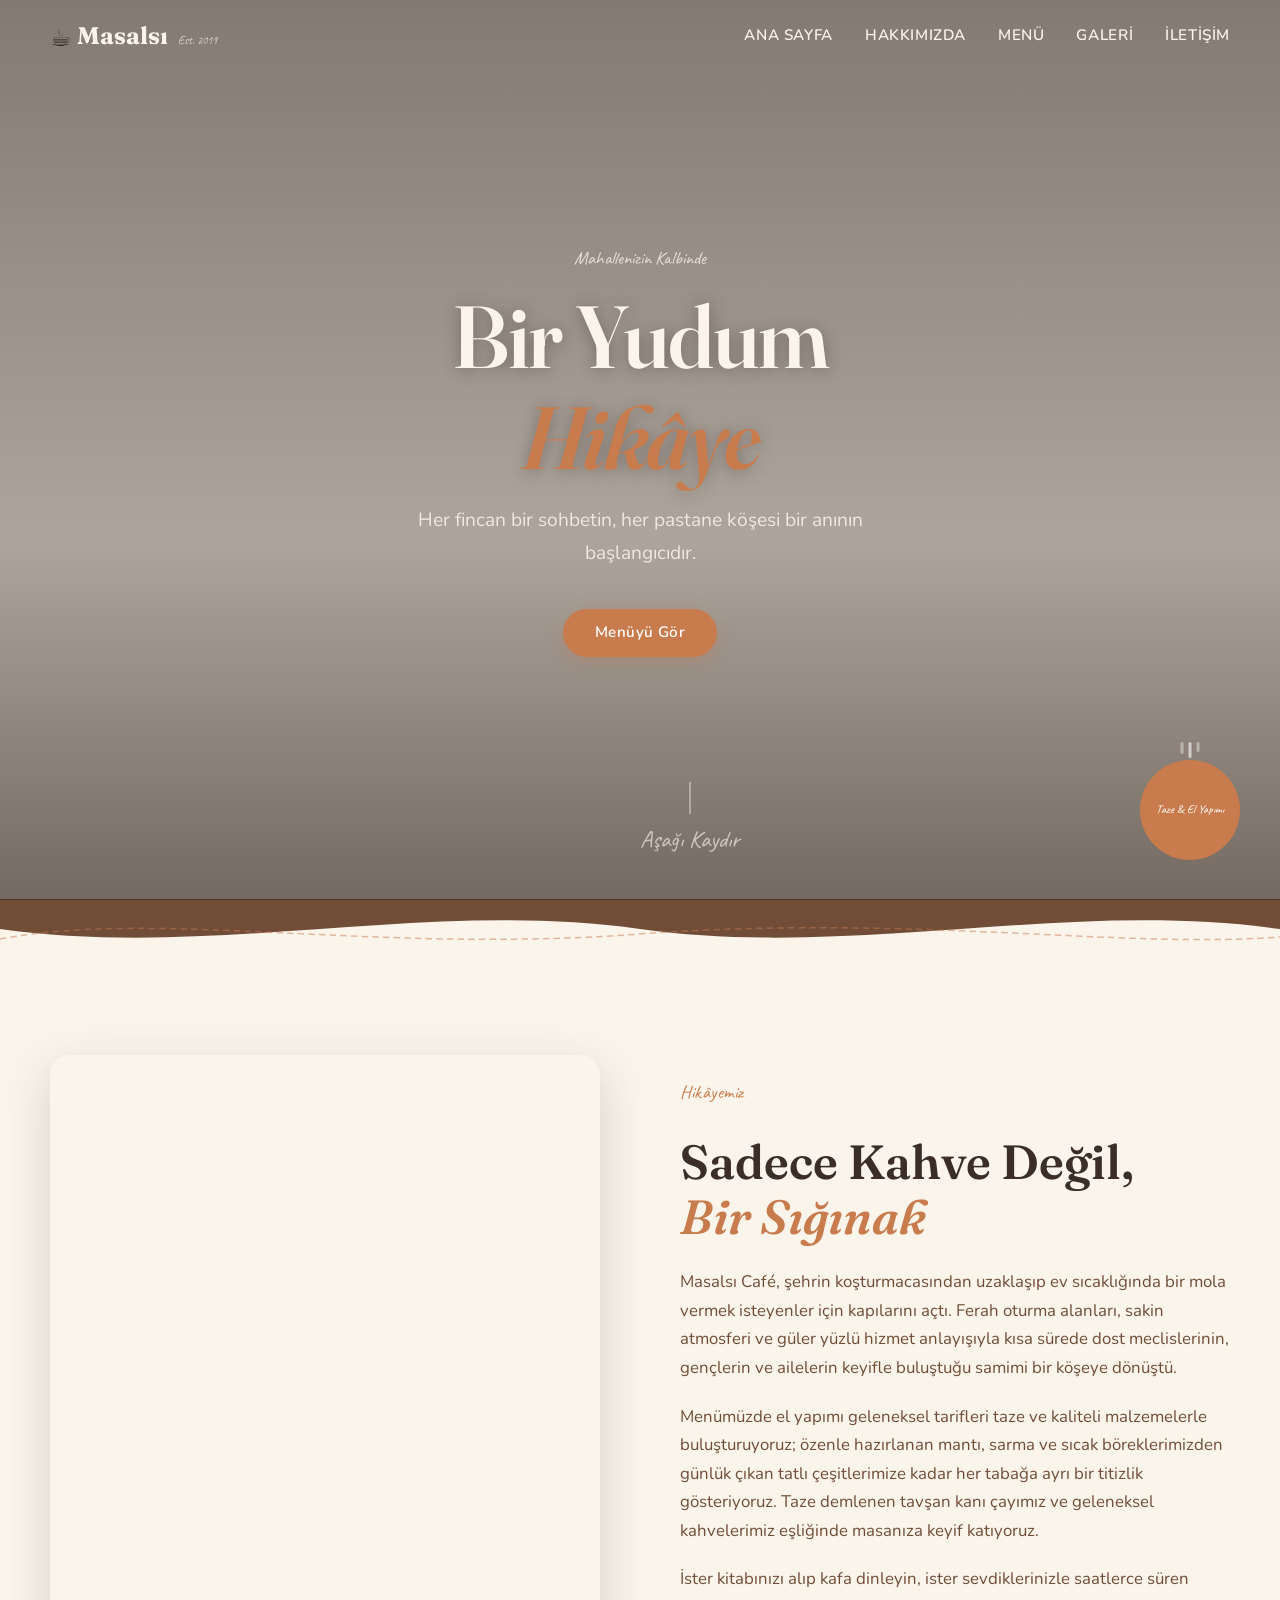
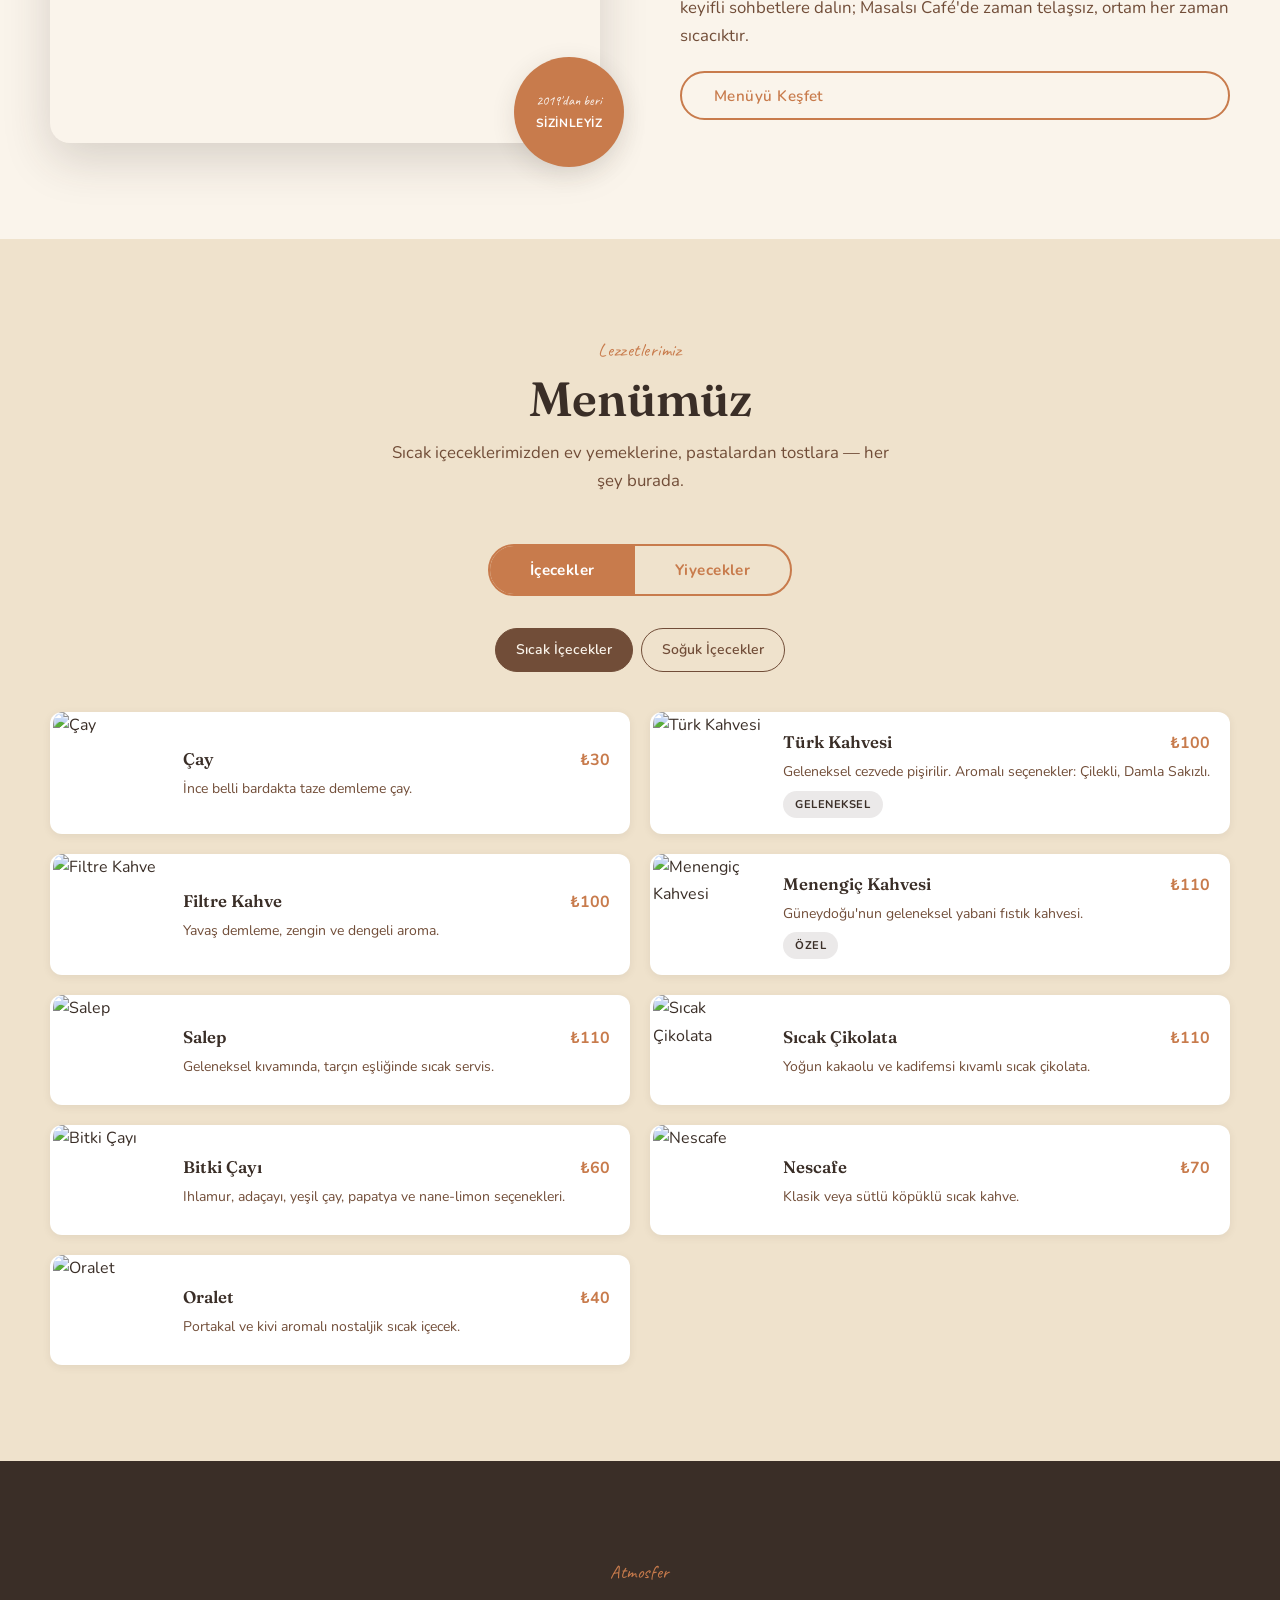
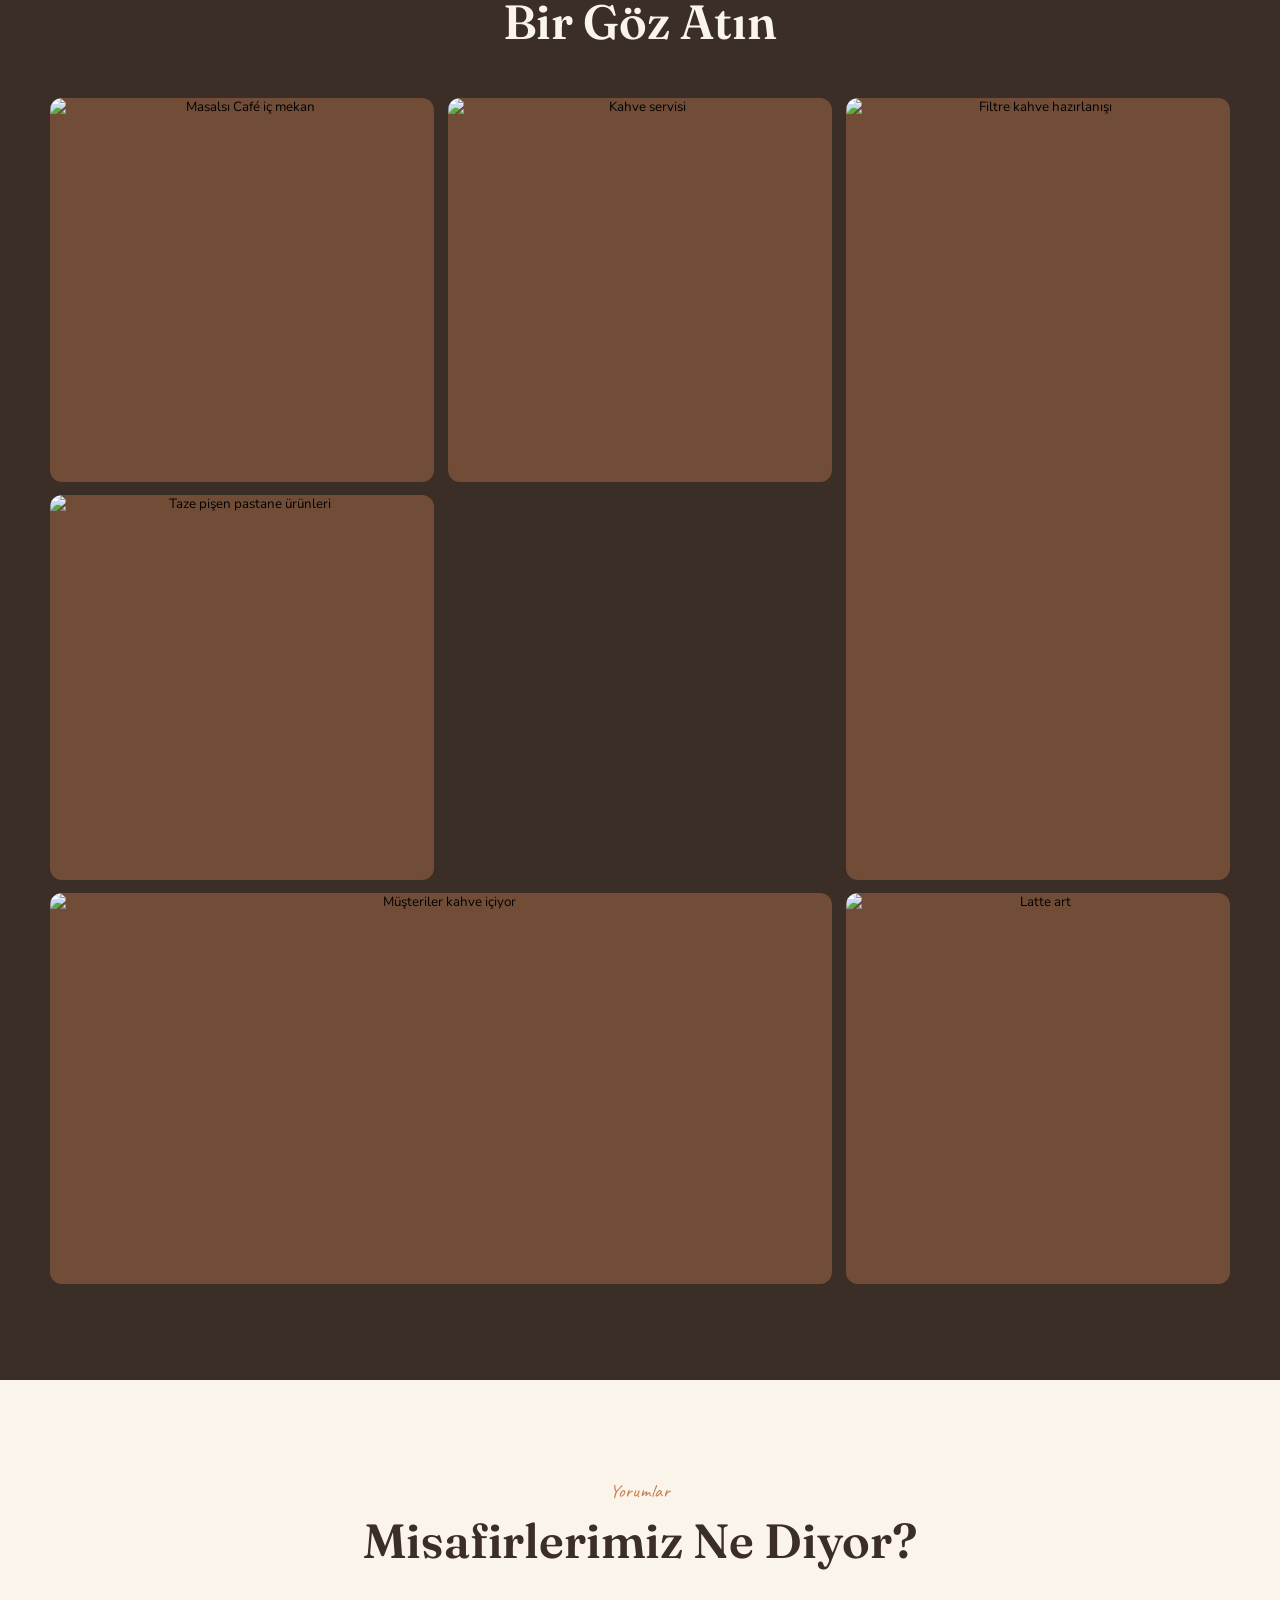
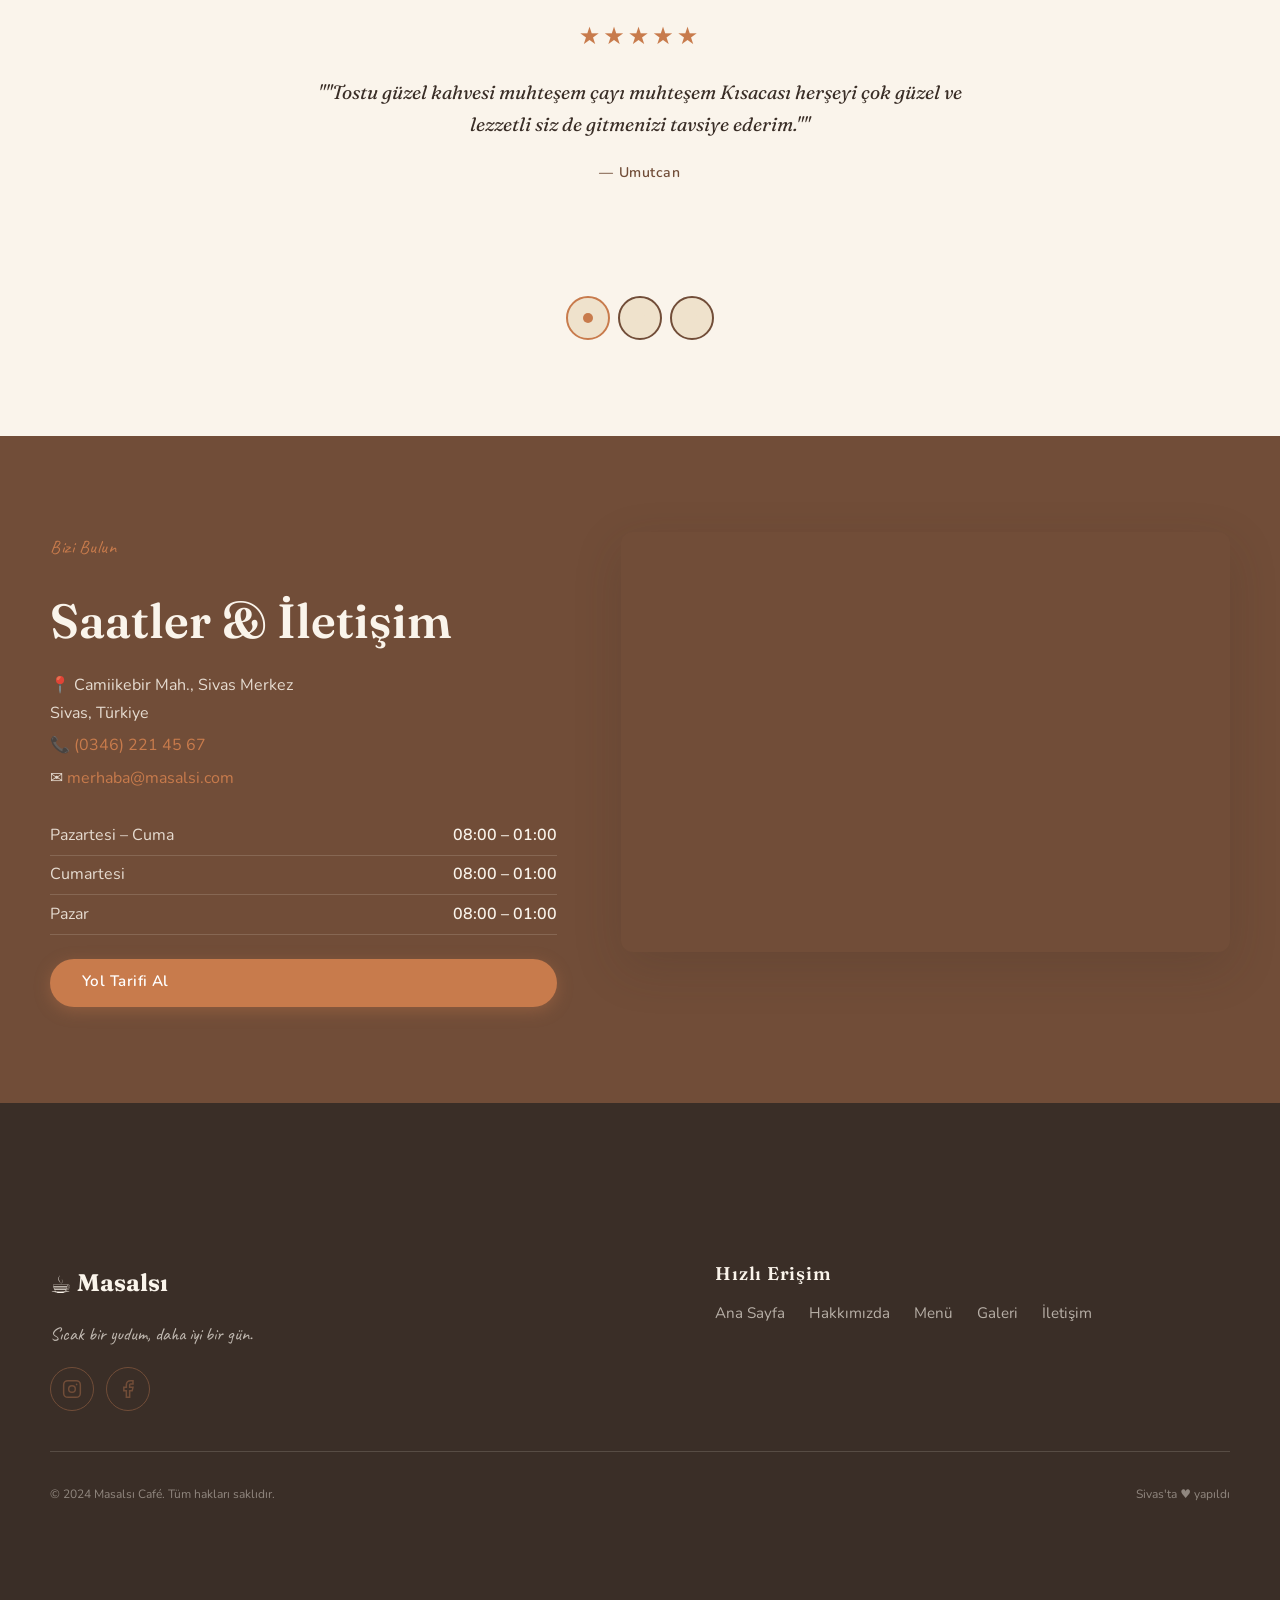
==== commit 04d5d569: "admin page created" ====
--- a/index.html
+++ b/index.html
@@ -5,6 +5,7 @@
   <meta name="viewport" content="width=device-width, initial-scale=1.0" />
   <title>Masalsı Café — Sıcak, Samimi, Özel</title>
   <meta name="description" content="Masalsı Café – mahallenizin kalbindeki sıcak köşe. Özenle hazırlanmış kahveler, el yapımı pastalar ve huzurlu bir atmosfer sizi bekliyor." />
+  <meta name="referrer" content="no-referrer" />
 
   <!-- Fonts -->
   <link rel="preconnect" href="https://fonts.googleapis.com" />
@@ -796,12 +797,24 @@
           <h2>Bir Göz Atın</h2>
         </div>
         <div class="gallery-grid" role="list">
-          <button class="gallery-item reveal" style="background-image:url('https://lh3.googleusercontent.com/gps-cs-s/AHRPTWm8-Rrr8cue-LStUW9voXbdWGCe-KNh-E3OkKERylfpbwULueZz9UfqkHeb6jI7vDVFecu5KhH4ofD_mbOrqQq-Bdid-ZIGRdFaTothtyOP9QjqfBTx78cGd3RNidn4zMBTYgjw=s1360-w1360-h1020-rw')" data-src="https://lh3.googleusercontent.com/gps-cs-s/AHRPTWm8-Rrr8cue-LStUW9voXbdWGCe-KNh-E3OkKERylfpbwULueZz9UfqkHeb6jI7vDVFecu5KhH4ofD_mbOrqQq-Bdid-ZIGRdFaTothtyOP9QjqfBTx78cGd3RNidn4zMBTYgjw=s1360-w1360-h1020-rw" aria-label="Masalsı Café iç mekan" role="listitem"></button>
-          <button class="gallery-item reveal" style="background-image:url('https://lh3.googleusercontent.com/gps-cs-s/AHRPTWmfaaHr3MmPszwPhL95u--wwGdHbjnTV0Z6qyeGgL9OzCOJHoG4PJSZk1j5sW4puwPyac2V8OVSO3TQJocGDoSUu8X3iCufadbGpJiA7gXD_RC374SC90TnBVk-SDdTr3RQGU6kHQ=s1360-w1360-h1020-rw')" data-src="https://lh3.googleusercontent.com/gps-cs-s/AHRPTWmfaaHr3MmPszwPhL95u--wwGdHbjnTV0Z6qyeGgL9OzCOJHoG4PJSZk1j5sW4puwPyac2V8OVSO3TQJocGDoSUu8X3iCufadbGpJiA7gXD_RC374SC90TnBVk-SDdTr3RQGU6kHQ=s1360-w1360-h1020-rw" aria-label="Kahve servisi" role="listitem"></button>
-          <button class="gallery-item reveal gallery-tall" style="background-image:url('https://lh3.googleusercontent.com/gps-cs-s/AHRPTWkRnRnVn1GGM9Q1LajXam6eSRh6gdWZWO-fpDxvcx2OZvD_I_N4yocSmKAqaxxS19GCodKrK6YYRnnitRUhtPJaZVInGW0l93Z810pltkGWc0di_EHaONSLcs7u1vskJAchLjg=s1360-w1360-h1020-rw')" data-src="https://lh3.googleusercontent.com/gps-cs-s/AHRPTWkRnRnVn1GGM9Q1LajXam6eSRh6gdWZWO-fpDxvcx2OZvD_I_N4yocSmKAqaxxS19GCodKrK6YYRnnitRUhtPJaZVInGW0l93Z810pltkGWc0di_EHaONSLcs7u1vskJAchLjg=s1360-w1360-h1020-rw" aria-label="Filtre kahve hazırlanışı" role="listitem"></button>
-          <button class="gallery-item reveal" style="background-image:url('https://lh3.googleusercontent.com/gps-cs-s/AHRPTWlPek28iuqB4M2KPgbuD5CtMppcLZPE8871gjpW4TBLOg4kPGTcY1kOo6lc3Zcsok4YgEmJvsRgyEN79xDiLuJ2doMkpfKn2P8SwA8yL7Nh8SMAuama-EBXjwSzneo6jP5vna8V=s1360-w1360-h1020-rw')" data-src="https://lh3.googleusercontent.com/gps-cs-s/AHRPTWlPek28iuqB4M2KPgbuD5CtMppcLZPE8871gjpW4TBLOg4kPGTcY1kOo6lc3Zcsok4YgEmJvsRgyEN79xDiLuJ2doMkpfKn2P8SwA8yL7Nh8SMAuama-EBXjwSzneo6jP5vna8V=s1360-w1360-h1020-rw" aria-label="Taze pişen pastane ürünleri" role="listitem"></button>
-          <button class="gallery-item reveal gallery-wide" style="background-image:url('https://lh3.googleusercontent.com/gps-cs-s/AHRPTWnVG4VF-Qx9pQAE0VEIR_3sTRD0YISRwdKjCV5gYbxESKcLdns5tVFEQyu2Um8arEtHsAgKtDrtyhEQxSgorWrTu2jqJ_RYxevpLzWHGt-81fQ_d_x4JpPV7OUUgUtS8yLYMdw=s1360-w1360-h1020-rw')" data-src="https://lh3.googleusercontent.com/gps-cs-s/AHRPTWnVG4VF-Qx9pQAE0VEIR_3sTRD0YISRwdKjCV5gYbxESKcLdns5tVFEQyu2Um8arEtHsAgKtDrtyhEQxSgorWrTu2jqJ_RYxevpLzWHGt-81fQ_d_x4JpPV7OUUgUtS8yLYMdw=s1360-w1360-h1020-rw" aria-label="Müşteriler kahve içiyor" role="listitem"></button>
-          <button class="gallery-item reveal" style="background-image:url('https://lh3.googleusercontent.com/gps-cs-s/AHRPTWkNJyD5dnyYhTfe19db90OT65rQq1deB8_msqpROMaW5X6GXDbxIK2LGCwV9boGE6uzTR0id5QLEmIoFATDl9EIO7nDB8P_D3EI6h67jG3M-hmgR-zpHUn_2c4ssWmT2vr0gFvgbA=s1360-w1360-h1020-rw')" data-src="https://lh3.googleusercontent.com/gps-cs-s/AHRPTWkNJyD5dnyYhTfe19db90OT65rQq1deB8_msqpROMaW5X6GXDbxIK2LGCwV9boGE6uzTR0id5QLEmIoFATDl9EIO7nDB8P_D3EI6h67jG3M-hmgR-zpHUn_2c4ssWmT2vr0gFvgbA=s1360-w1360-h1020-rw" aria-label="Latte art" role="listitem"></button>
+          <button class="gallery-item reveal visible" style="background-image:url('https://lh3.googleusercontent.com/gps-cs-s/AHRPTWm8-Rrr8cue-LStUW9voXbdWGCe-KNh-E3OkKERylfpbwULueZz9UfqkHeb6jI7vDVFecu5KhH4ofD_mbOrqQq-Bdid-ZIGRdFaTothtyOP9QjqfBTx78cGd3RNidn4zMBTYgjw=s1360-w1360-h1020-rw')" data-src="https://lh3.googleusercontent.com/gps-cs-s/AHRPTWm8-Rrr8cue-LStUW9voXbdWGCe-KNh-E3OkKERylfpbwULueZz9UfqkHeb6jI7vDVFecu5KhH4ofD_mbOrqQq-Bdid-ZIGRdFaTothtyOP9QjqfBTx78cGd3RNidn4zMBTYgjw=s1360-w1360-h1020-rw" aria-label="Masalsı Café iç mekan" role="listitem">
+            <img src="https://lh3.googleusercontent.com/gps-cs-s/AHRPTWm8-Rrr8cue-LStUW9voXbdWGCe-KNh-E3OkKERylfpbwULueZz9UfqkHeb6jI7vDVFecu5KhH4ofD_mbOrqQq-Bdid-ZIGRdFaTothtyOP9QjqfBTx78cGd3RNidn4zMBTYgjw=s1360-w1360-h1020-rw" alt="Masalsı Café iç mekan" loading="lazy" referrerpolicy="no-referrer" />
+          </button>
+          <button class="gallery-item reveal visible" style="background-image:url('https://lh3.googleusercontent.com/gps-cs-s/AHRPTWmfaaHr3MmPszwPhL95u--wwGdHbjnTV0Z6qyeGgL9OzCOJHoG4PJSZk1j5sW4puwPyac2V8OVSO3TQJocGDoSUu8X3iCufadbGpJiA7gXD_RC374SC90TnBVk-SDdTr3RQGU6kHQ=s1360-w1360-h1020-rw')" data-src="https://lh3.googleusercontent.com/gps-cs-s/AHRPTWmfaaHr3MmPszwPhL95u--wwGdHbjnTV0Z6qyeGgL9OzCOJHoG4PJSZk1j5sW4puwPyac2V8OVSO3TQJocGDoSUu8X3iCufadbGpJiA7gXD_RC374SC90TnBVk-SDdTr3RQGU6kHQ=s1360-w1360-h1020-rw" aria-label="Kahve servisi" role="listitem">
+            <img src="https://lh3.googleusercontent.com/gps-cs-s/AHRPTWmfaaHr3MmPszwPhL95u--wwGdHbjnTV0Z6qyeGgL9OzCOJHoG4PJSZk1j5sW4puwPyac2V8OVSO3TQJocGDoSUu8X3iCufadbGpJiA7gXD_RC374SC90TnBVk-SDdTr3RQGU6kHQ=s1360-w1360-h1020-rw" alt="Kahve servisi" loading="lazy" referrerpolicy="no-referrer" />
+          </button>
+          <button class="gallery-item reveal visible gallery-tall" style="background-image:url('https://lh3.googleusercontent.com/gps-cs-s/AHRPTWkRnRnVn1GGM9Q1LajXam6eSRh6gdWZWO-fpDxvcx2OZvD_I_N4yocSmKAqaxxS19GCodKrK6YYRnnitRUhtPJaZVInGW0l93Z810pltkGWc0di_EHaONSLcs7u1vskJAchLjg=s1360-w1360-h1020-rw')" data-src="https://lh3.googleusercontent.com/gps-cs-s/AHRPTWkRnRnVn1GGM9Q1LajXam6eSRh6gdWZWO-fpDxvcx2OZvD_I_N4yocSmKAqaxxS19GCodKrK6YYRnnitRUhtPJaZVInGW0l93Z810pltkGWc0di_EHaONSLcs7u1vskJAchLjg=s1360-w1360-h1020-rw" aria-label="Filtre kahve hazırlanışı" role="listitem">
+            <img src="https://lh3.googleusercontent.com/gps-cs-s/AHRPTWkRnRnVn1GGM9Q1LajXam6eSRh6gdWZWO-fpDxvcx2OZvD_I_N4yocSmKAqaxxS19GCodKrK6YYRnnitRUhtPJaZVInGW0l93Z810pltkGWc0di_EHaONSLcs7u1vskJAchLjg=s1360-w1360-h1020-rw" alt="Filtre kahve hazırlanışı" loading="lazy" referrerpolicy="no-referrer" />
+          </button>
+          <button class="gallery-item reveal visible" style="background-image:url('https://lh3.googleusercontent.com/gps-cs-s/AHRPTWlPek28iuqB4M2KPgbuD5CtMppcLZPE8871gjpW4TBLOg4kPGTcY1kOo6lc3Zcsok4YgEmJvsRgyEN79xDiLuJ2doMkpfKn2P8SwA8yL7Nh8SMAuama-EBXjwSzneo6jP5vna8V=s1360-w1360-h1020-rw')" data-src="https://lh3.googleusercontent.com/gps-cs-s/AHRPTWlPek28iuqB4M2KPgbuD5CtMppcLZPE8871gjpW4TBLOg4kPGTcY1kOo6lc3Zcsok4YgEmJvsRgyEN79xDiLuJ2doMkpfKn2P8SwA8yL7Nh8SMAuama-EBXjwSzneo6jP5vna8V=s1360-w1360-h1020-rw" aria-label="Taze pişen pastane ürünleri" role="listitem">
+            <img src="https://lh3.googleusercontent.com/gps-cs-s/AHRPTWlPek28iuqB4M2KPgbuD5CtMppcLZPE8871gjpW4TBLOg4kPGTcY1kOo6lc3Zcsok4YgEmJvsRgyEN79xDiLuJ2doMkpfKn2P8SwA8yL7Nh8SMAuama-EBXjwSzneo6jP5vna8V=s1360-w1360-h1020-rw" alt="Taze pişen pastane ürünleri" loading="lazy" referrerpolicy="no-referrer" />
+          </button>
+          <button class="gallery-item reveal visible gallery-wide" style="background-image:url('https://lh3.googleusercontent.com/gps-cs-s/AHRPTWnVG4VF-Qx9pQAE0VEIR_3sTRD0YISRwdKjCV5gYbxESKcLdns5tVFEQyu2Um8arEtHsAgKtDrtyhEQxSgorWrTu2jqJ_RYxevpLzWHGt-81fQ_d_x4JpPV7OUUgUtS8yLYMdw=s1360-w1360-h1020-rw')" data-src="https://lh3.googleusercontent.com/gps-cs-s/AHRPTWnVG4VF-Qx9pQAE0VEIR_3sTRD0YISRwdKjCV5gYbxESKcLdns5tVFEQyu2Um8arEtHsAgKtDrtyhEQxSgorWrTu2jqJ_RYxevpLzWHGt-81fQ_d_x4JpPV7OUUgUtS8yLYMdw=s1360-w1360-h1020-rw" aria-label="Müşteriler kahve içiyor" role="listitem">
+            <img src="https://lh3.googleusercontent.com/gps-cs-s/AHRPTWnVG4VF-Qx9pQAE0VEIR_3sTRD0YISRwdKjCV5gYbxESKcLdns5tVFEQyu2Um8arEtHsAgKtDrtyhEQxSgorWrTu2jqJ_RYxevpLzWHGt-81fQ_d_x4JpPV7OUUgUtS8yLYMdw=s1360-w1360-h1020-rw" alt="Müşteriler kahve içiyor" loading="lazy" referrerpolicy="no-referrer" />
+          </button>
+          <button class="gallery-item reveal visible" style="background-image:url('https://lh3.googleusercontent.com/gps-cs-s/AHRPTWkNJyD5dnyYhTfe19db90OT65rQq1deB8_msqpROMaW5X6GXDbxIK2LGCwV9boGE6uzTR0id5QLEmIoFATDl9EIO7nDB8P_D3EI6h67jG3M-hmgR-zpHUn_2c4ssWmT2vr0gFvgbA=s1360-w1360-h1020-rw')" data-src="https://lh3.googleusercontent.com/gps-cs-s/AHRPTWkNJyD5dnyYhTfe19db90OT65rQq1deB8_msqpROMaW5X6GXDbxIK2LGCwV9boGE6uzTR0id5QLEmIoFATDl9EIO7nDB8P_D3EI6h67jG3M-hmgR-zpHUn_2c4ssWmT2vr0gFvgbA=s1360-w1360-h1020-rw" aria-label="Latte art" role="listitem">
+            <img src="https://lh3.googleusercontent.com/gps-cs-s/AHRPTWkNJyD5dnyYhTfe19db90OT65rQq1deB8_msqpROMaW5X6GXDbxIK2LGCwV9boGE6uzTR0id5QLEmIoFATDl9EIO7nDB8P_D3EI6h67jG3M-hmgR-zpHUn_2c4ssWmT2vr0gFvgbA=s1360-w1360-h1020-rw" alt="Latte art" loading="lazy" referrerpolicy="no-referrer" />
+          </button>
         </div>
       </div>
     </section>
@@ -920,12 +933,13 @@
         </nav>
       </div>
       <div class="footer-bottom">
-        <p>© 2024 Masalsı Café. Tüm hakları saklıdır.</p>
+        <p class="footer-copy" id="footer-secret-admin" title="© 2024 Masalsı Café">© 2024 Masalsı Café. Tüm hakları saklıdır.</p>
         <p class="footer-credits">Sivas'ta <span aria-hidden="true">♥</span><span class="sr-only">sevgiyle</span> yapıldı</p>
       </div>
     </div>
   </footer>
 
+  <script src="cms-data.js"></script>
   <script src="script.js"></script>
 </body>
 </html>
--- a/style.css
+++ b/style.css
@@ -1082,29 +1082,53 @@
 
 .gallery-item {
   display: block;
+  position: relative;
   background-size: cover;
   background-position: center;
+  background-color: var(--color-brown, #3d2b24);
   border-radius: var(--radius-md);
   aspect-ratio: 1;
   overflow: hidden;
   cursor: pointer;
-  transition: transform var(--transition), filter var(--transition);
   border: none;
+  padding: 0;
+  width: 100%;
+  height: 100%;
+  min-height: 220px;
+  transition: transform var(--transition), filter var(--transition), opacity var(--transition);
+}
+
+.gallery-item img {
+  width: 100%;
+  height: 100%;
+  object-fit: cover;
+  display: block;
+  transition: transform var(--transition);
+}
+
+.gallery-item:hover img {
+  transform: scale(1.05);
 }
 
 .gallery-item:hover {
-  transform: scale(1.03);
-  filter: brightness(1.1);
+  transform: scale(1.02);
+  filter: brightness(1.08);
 }
 
 .gallery-item.gallery-tall {
   grid-row: span 2;
   aspect-ratio: unset;
+  min-height: 460px;
 }
 
 .gallery-item.gallery-wide {
   grid-column: span 2;
   aspect-ratio: 2/1;
+}
+
+.gallery-item.visible {
+  opacity: 1;
+  transform: translateY(0);
 }
 
 /* Lightbox */
@@ -1591,6 +1615,11 @@
     gap: var(--space-4xl);
   }
 
+  .menu-grid {
+    grid-template-columns: repeat(2, 1fr);
+    gap: var(--space-md);
+  }
+
   .hours-grid {
     grid-template-columns: 1fr;
     gap: var(--space-4xl);
@@ -1617,7 +1646,10 @@
 /* ── Tablet Medium — ≤ 900px ── */
 @media (max-width: 900px) {
   .menu-grid {
-    grid-template-columns: repeat(2, 1fr);
+    grid-template-columns: 1fr;
+    gap: var(--space-md);
+    max-width: 640px;
+    margin-inline: auto;
   }
 
   .gallery-grid {
@@ -1648,14 +1680,16 @@
   }
 }
 
-/* ── Mobile — ≤ 768px ── */
+/* ── Mobile Standard — ≤ 768px ── */
 @media (max-width: 768px) {
   .nav-links {
     display: none;
   }
+
   .hero {
-    height: 68svh;
-  }
+    height: 100svh;
+  }
+
   .hamburger {
     display: flex;
   }
@@ -1700,32 +1734,82 @@
     font-size: var(--font-size-xs);
   }
 
+  /* Menu Navigation & Layout */
+  .menu-tabs {
+    width: 100%;
+    max-width: 420px;
+    display: flex;
+    margin-inline: auto;
+  }
+
   .tab-btn {
-    padding: var(--space-sm) 1.75rem;
+    flex: 1;
+    padding: var(--space-sm) var(--space-md);
+    font-size: var(--font-size-base);
+    text-align: center;
   }
 
   .sub-tabs {
-    gap: var(--space-3xs);
+    display: flex;
+    flex-wrap: nowrap;
+    overflow-x: auto;
+    justify-content: flex-start;
+    padding-bottom: var(--space-xs);
+    gap: var(--space-2xs);
+    scrollbar-width: none;
+    -webkit-overflow-scrolling: touch;
+  }
+
+  .sub-tabs::-webkit-scrollbar {
+    display: none;
   }
 
   .sub-tab {
+    flex-shrink: 0;
+    white-space: nowrap;
     padding: var(--space-3xs) var(--space-md);
-    font-size: var(--font-size-base);
+    font-size: var(--font-size-sm);
+    min-height: 38px;
   }
 
   .menu-grid {
     grid-template-columns: 1fr;
-    gap: var(--space-md);
+    gap: var(--space-sm);
+    max-width: 100%;
+  }
+
+  .menu-card {
+    display: flex;
+    flex-direction: row;
+    align-items: stretch;
   }
 
   .menu-card-thumb {
-    width: 96px;
-    min-width: 96px;
-    min-height: 96px;
+    width: 92px;
+    height: auto;
+    min-width: 92px;
+    min-height: 92px;
+    aspect-ratio: 1 / 1;
+    object-fit: cover;
+    flex-shrink: 0;
   }
 
   .menu-card-body {
     padding: var(--space-sm) var(--space-md);
+    gap: var(--space-3xs);
+  }
+
+  .item-name {
+    font-size: var(--font-size-lg);
+  }
+
+  .item-price {
+    font-size: var(--font-size-md);
+  }
+
+  .item-desc {
+    font-size: var(--font-size-sm);
+    line-height: 1.45;
   }
 
   .gallery-grid {
@@ -1771,7 +1855,7 @@
     display: none;
   }
 
-.footer-grid {
+  .footer-grid {
     grid-template-columns: 1fr;
     gap: var(--space-2xl);
     padding-bottom: var(--space-2xl);
@@ -1826,20 +1910,22 @@
   }
 }
 
-/* ── Mobile Portrait — ≤ 640px ── */
-@media (max-width: 640px) {
+/* ── Mobile Compact — ≤ 480px ── */
+@media (max-width: 480px) {
   .container {
-    padding-block: var(--space-5xl);
-  }
+    padding-block: var(--space-4xl);
+  }
+
   .hero {
-    height: 68svh;
-  }
+    height: 100svh;
+  }
+
   h1 {
-    font-size: clamp(2.2rem, 11vw, 2.8rem);
+    font-size: clamp(2rem, 10vw, 2.5rem);
   }
 
   h2 {
-    font-size: clamp(1.7rem, 8vw, 2rem);
+    font-size: clamp(1.6rem, 7.5vw, 1.9rem);
   }
 
   .hero-cta-group {
@@ -1848,7 +1934,8 @@
   }
 
   .hero-cta-group .btn {
-    width: min(280px, 100%);
+    width: 100%;
+    max-width: 280px;
     text-align: center;
   }
 
@@ -1856,26 +1943,23 @@
     display: none;
   }
 
-  .menu-tabs {
-    width: 100%;
-    border-radius: var(--radius-md);
-  }
-
-  .tab-btn {
-    flex: 1;
-    padding: var(--space-sm) var(--space-md);
+  .menu-card-thumb {
+    width: 80px;
+    height: auto;
+    min-width: 80px;
+    min-height: 80px;
+  }
+
+  .menu-card-body {
+    padding: var(--space-xs) var(--space-sm);
+  }
+
+  .item-name {
     font-size: var(--font-size-base);
-    text-align: center;
-  }
-
-  .sub-tab {
-    font-size: var(--font-size-sm);
-    padding: var(--space-3xs) var(--space-base, 0.85rem);
-    min-height: 40px;
-  }
-
-  .menu-grid {
-    grid-template-columns: 1fr;
+  }
+
+  .item-price {
+    font-size: var(--font-size-base);
   }
 
   .gallery-grid {
@@ -1885,6 +1969,7 @@
   .gallery-item.gallery-tall,
   .gallery-item.gallery-wide {
     grid-column: span 1;
+    grid-row: span 1;
     aspect-ratio: 4/3;
   }
 
@@ -1892,31 +1977,7 @@
     height: 240px;
   }
 
-  .hours-table td {
-    font-size: var(--font-size-base);
-  }
-
   .contact-form-wrap {
-    padding: var(--space-xl) var(--space-lg);
-  }
-
-  .newsletter-input-wrap {
-    flex-direction: column;
-    border-radius: var(--radius-md);
-    overflow: visible;
-    border: none;
-    gap: var(--space-xs);
-  }
-
-  .newsletter-input-wrap input {
-    border-radius: var(--radius-sm);
-    border: 1.5px solid var(--color-cream-20);
-    padding: var(--space-sm) var(--space-md);
-  }
-
-  .newsletter-input-wrap .btn {
-    border-radius: var(--radius-pill);
-    width: 100%;
-    text-align: center;
-  }
-}+    padding: var(--space-lg) var(--space-md);
+  }
+}
